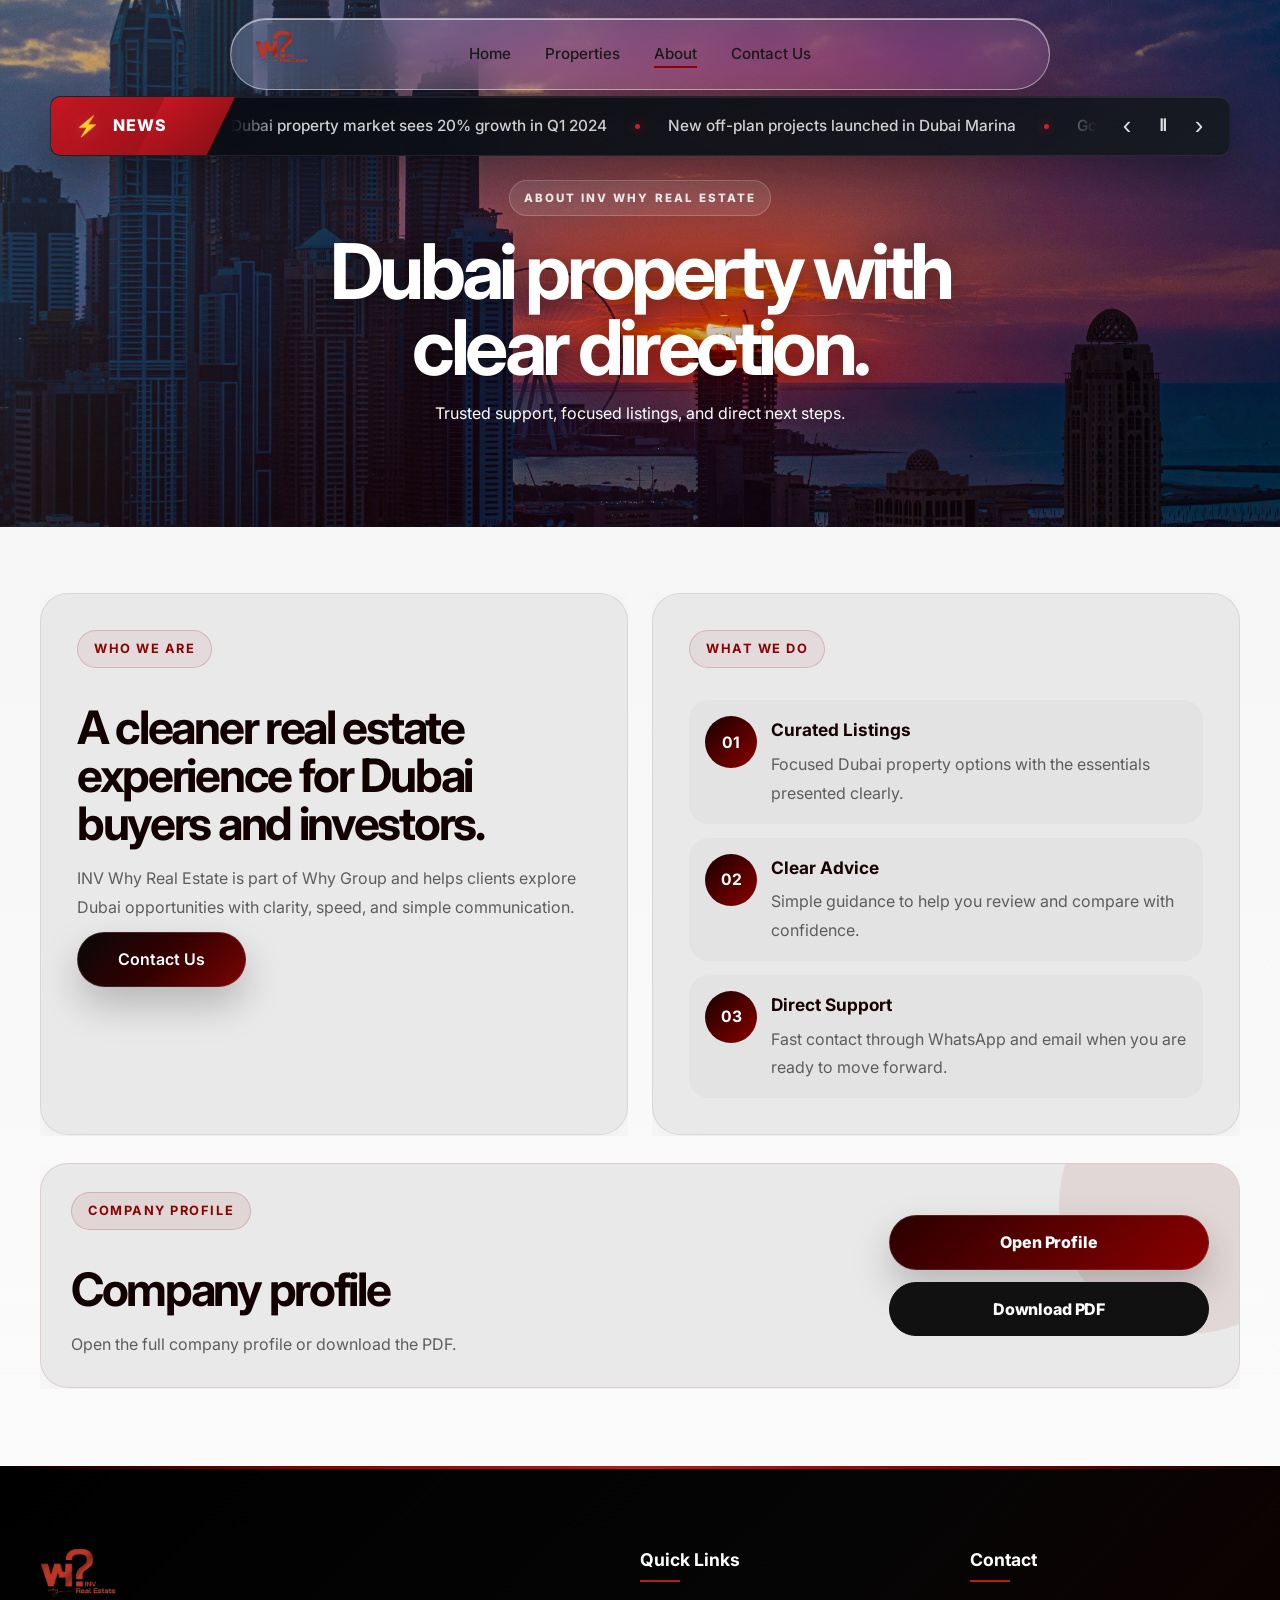
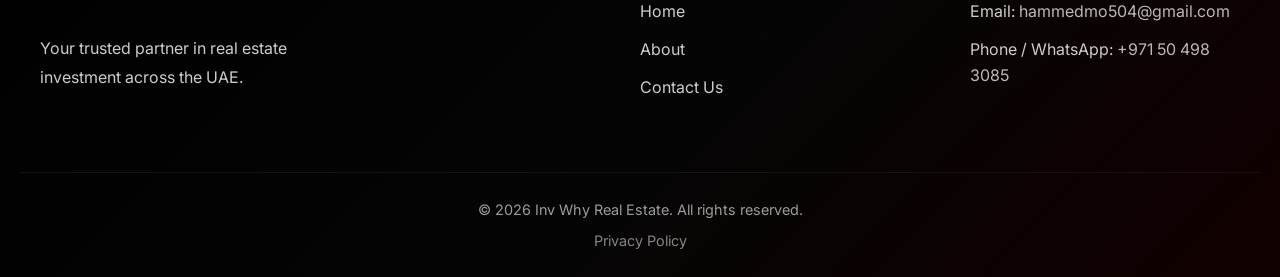
==== about.html @ 38b2ec86 "Add files via upload" ====
<!DOCTYPE html>
<html lang="en">
<head>
<meta charset="utf-8"/>
<meta content="width=device-width, initial-scale=1.0" name="viewport"/>
<title>About Us | Inv Why Real Estate</title>
<link href="style.css" rel="stylesheet"/>
<link href="https://fonts.googleapis.com/css2?family=Inter:wght@300;400;500;600;700&amp;display=swap" rel="stylesheet"/>
    <link rel="manifest" href="manifest.json">
    <meta name="theme-color" content="#000000">
    <link rel="apple-touch-icon" href="icon-192.png">
</head>
<body>
<nav class="navbar">
<div class="nav-container">
<a class="nav-logo" href="index.html">
<img alt="Inv Why Real Estate Logo" src="logo.png"/>
</a>
<ul class="nav-links">
<li><a href="index.html">Home</a></li>
<li><a href="index.html#offplan">Properties</a></li>
<li><a class="active" href="about.html">About</a></li>
<li><a href="contact.html">Contact Us</a></li>
</ul>
<div class="hamburger">
<span></span>
<span></span>
<span></span>
</div>
</div>
</nav>


    <div class="news-strip-wrap" aria-label="Dubai real estate news ticker">
        <div class="news-strip" data-news-strip>
            <div class="news-label">
                <span class="news-bolt" aria-hidden="true">⚡</span>
                <span>NEWS</span>
            </div>
            <div class="news-track-viewport">
                <div class="news-track" data-news-track>
                    <span>Dubai property market sees 20% growth in Q1 2024</span>
                    <span>New off-plan projects launched in Dubai Marina</span>
                    <span>Golden Visa updates announced by UAE government</span>
                    <span>Waterfront residences remain popular with investors</span>
                </div>
            </div>
            <div class="news-controls" aria-label="News ticker controls">
                <button type="button" class="news-control" data-news-prev aria-label="Previous news">‹</button>
                <button type="button" class="news-control" data-news-toggle aria-label="Pause news">Ⅱ</button>
                <button type="button" class="news-control" data-news-next aria-label="Next news">›</button>
            </div>
        </div>
    </div>

<main class="about-fresh-page">
<section class="page-header page-hero about-fresh-hero">
<div class="page-hero-overlay"></div>
<div class="page-hero-content reveal-item">
<span class="hero-kicker">About INV Why Real Estate</span>
<h1>Dubai property with clear direction.</h1>
<p>Trusted support, focused listings, and direct next steps.</p>
</div>
</section>

<section class="about-fresh-section">
<div class="container about-fresh-wrap">
<div class="about-fresh-grid">
<div class="about-fresh-card reveal-item">
<span class="eyebrow about-eyebrow">Who We Are</span>
<h2>A cleaner real estate experience for Dubai buyers and investors.</h2>
<p>INV Why Real Estate is part of Why Group and helps clients explore Dubai opportunities with clarity, speed, and simple communication.</p>
<a class="btn-primary" href="contact.html">Contact Us</a>
</div>

<div class="about-fresh-card reveal-item">
<span class="eyebrow about-eyebrow">What We Do</span>
<div class="about-fresh-points">
<div class="about-fresh-point">
<strong>01</strong>
<div>
<h3>Curated Listings</h3>
<p>Focused Dubai property options with the essentials presented clearly.</p>
</div>
</div>
<div class="about-fresh-point">
<strong>02</strong>
<div>
<h3>Clear Advice</h3>
<p>Simple guidance to help you review and compare with confidence.</p>
</div>
</div>
<div class="about-fresh-point">
<strong>03</strong>
<div>
<h3>Direct Support</h3>
<p>Fast contact through WhatsApp and email when you are ready to move forward.</p>
</div>
</div>
</div>
</div>
</div>

<div class="about-profile-clean reveal-item about-fresh-profile">
<div class="profile-copy">
<span class="eyebrow about-eyebrow">Company Profile</span>
<h2>Company profile</h2>
<p>Open the full company profile or download the PDF.</p>
</div>
<div class="profile-mini-panel profile-actions-only">
<div class="profile-actions clean-profile-actions">
<a class="btn-primary profile-btn" href="company-profile.pdf" target="_blank" rel="noopener noreferrer">Open Profile</a>
<a class="profile-download-btn" href="company-profile.pdf" download>Download PDF</a>
</div>
</div>
</div>
</div>
</section>
</main>

<footer>
<div class="footer-container">
<div class="footer-brand">
<img alt="Inv Why Real Estate" class="footer-logo" src="logo.png"/>
<p>Your trusted partner in real estate investment across the UAE.</p>
</div>
<div class="footer-links">
<h4>Quick Links</h4>
<ul>
<li><a href="index.html">Home</a></li>
<li><a href="about.html">About</a></li>
<li><a href="contact.html">Contact Us</a></li>
</ul>
</div>
<div class="footer-contact">
<h4>Contact</h4>
<p>Email: <a href="mailto:hammedmo504@gmail.com">hammedmo504@gmail.com</a></p>
<p>Phone / WhatsApp: <a href="https://wa.me/971504983085" target="_blank">+971 50 498 3085</a></p>
</div>
</div>
<div class="footer-bottom">
<p>© 2026 Inv Why Real Estate. All rights reserved.</p>
<p class="footer-privacy"><a href="privacy.html">Privacy Policy</a></p>
</div>
</footer>
<script src="script.js"></script>
</body>
</html>
---- style.css ----
/* ==================== RESET & BASE ==================== */
* {
    margin: 0;
    padding: 0;
    box-sizing: border-box;
}

:root {
    --dark-red: #8B0000;
    --deep-red: #4a0000;
    --light-red: #b71c1c;
    --white: #ffffff;
    --off-white: #f8f9fa;
    --black: #000000;
    --gray: #666666;
    --light-gray: #e0e0e0;
}

html {
    scroll-behavior: smooth;
}

body {
    font-family: 'Inter', -apple-system, BlinkMacSystemFont, 'Segoe UI', Roboto, sans-serif;
    background-color: var(--white);
    color: #1a1a1a;
    line-height: 1.6;
    overflow-x: hidden;
}

a {
    text-decoration: none;
    color: inherit;
    transition: all 0.3s ease;
}

ul {
    list-style: none;
}

img {
    max-width: 100%;
    height: auto;
}

.container {
    max-width: 1200px;
    margin: 0 auto;
    padding: 0 20px;
}

.section-title {
    text-align: center;
    font-size: 2.5rem;
    color: var(--dark-red);
    margin-bottom: 50px;
    position: relative;
}

.section-title::after {
    content: '';
    display: block;
    width: 60px;
    height: 3px;
    background: linear-gradient(90deg, var(--dark-red), var(--light-red));
    margin: 15px auto 0;
    border-radius: 2px;
}

/* ==================== LIQUID GLASS NAVBAR (NEUTRAL) ==================== */
.navbar {
    position: fixed;
    top: 20px;
    left: 50%;
    transform: translateX(-50%);
    width: calc(100% - 40px);
    max-width: 1080px;
    z-index: 1000;
    background: rgba(255, 255, 255, 0.15);
    backdrop-filter: blur(24px) saturate(180%);
    -webkit-backdrop-filter: blur(24px) saturate(180%);
    border-radius: 40px;
    border: 1px solid rgba(255, 255, 255, 0.35);
    box-shadow: 0 8px 32px rgba(0, 0, 0, 0.08), 
                inset 0 1px 0 rgba(255, 255, 255, 0.45);
    padding: 12px 30px;
    transition: all 0.3s ease;
}

.navbar.scrolled {
    background: rgba(255, 255, 255, 0.85);
    box-shadow: 0 8px 32px rgba(0, 0, 0, 0.12);
    border-color: rgba(255, 255, 255, 0.6);
}

.nav-container {
    display: grid;
    grid-template-columns: 1fr auto 1fr;
    align-items: center;
    gap: 24px;
}

.nav-logo {
    justify-self: start;
}

.nav-logo img {
    height: 45px;
    width: auto;
    filter: drop-shadow(0 2px 4px rgba(0,0,0,0.1));
}

.nav-links {
    display: flex;
    gap: 30px;
    align-items: center;
    justify-self: center;
}

.nav-links a {
    font-weight: 500;
    font-size: 0.95rem;
    color: #1a1a1a;
    position: relative;
    padding: 5px 0;
}

.nav-links a::after {
    content: '';
    position: absolute;
    bottom: 0;
    left: 0;
    width: 0;
    height: 2px;
    background: var(--dark-red);
    transition: width 0.3s ease;
}

.nav-links a:hover::after,
.nav-links a.active::after {
    width: 100%;
}

.hamburger {
    display: none;
    flex-direction: column;
    cursor: pointer;
    gap: 5px;
    justify-self: end;
}

.hamburger span {
    width: 25px;
    height: 2px;
    background: #1a1a1a;
    border-radius: 2px;
    transition: all 0.3s ease;
}

/* ==================== HERO WITH IMAGE ==================== */
.hero {
    min-height: 100vh;
    display: flex;
    align-items: center;
    justify-content: center;
    text-align: center;
    background: url('https://images.unsplash.com/photo-1600596542815-ffad4c1539a9?w=1920&q=80') center/cover no-repeat;
    padding: 120px 20px 60px;
    position: relative;
    overflow: hidden;
}

.hero-overlay {
    position: absolute;
    top: 0;
    left: 0;
    right: 0;
    bottom: 0;
    background: linear-gradient(135deg, rgba(0,0,0,0.6) 0%, rgba(74,0,0,0.5) 100%);
    z-index: 1;
}

.hero-content {
    position: relative;
    z-index: 2;
    max-width: 700px;
}

.hero-logo {
    height: 120px;
    margin-bottom: 30px;
    filter: drop-shadow(0 10px 30px rgba(0,0,0,0.4));
}

.hero h1 {
    font-size: 3.5rem;
    font-weight: 700;
    color: var(--white);
    margin-bottom: 20px;
    letter-spacing: -1px;
    text-shadow: 0 2px 10px rgba(0,0,0,0.3);
}

.hero p {
    font-size: 1.2rem;
    color: rgba(255,255,255,0.9);
    margin-bottom: 35px;
    line-height: 1.8;
    text-shadow: 0 1px 4px rgba(0,0,0,0.3);
}

.hero-btns {
    display: flex;
    gap: 15px;
    justify-content: center;
    flex-wrap: wrap;
}

/* ==================== BUTTONS ==================== */
.btn-primary {
    display: inline-block;
    padding: 14px 40px;
    background: linear-gradient(135deg, var(--dark-red) 0%, var(--light-red) 100%);
    color: var(--white);
    font-weight: 600;
    border-radius: 50px;
    border: none;
    cursor: pointer;
    font-size: 1rem;
    box-shadow: 0 4px 20px rgba(139, 0, 0, 0.3);
    transition: all 0.3s ease;
}

.btn-primary:hover {
    transform: translateY(-2px);
    box-shadow: 0 8px 30px rgba(139, 0, 0, 0.4);
}

.btn-outline {
    display: inline-block;
    padding: 14px 40px;
    background: transparent;
    color: var(--white);
    font-weight: 600;
    border-radius: 50px;
    border: 2px solid rgba(255,255,255,0.6);
    cursor: pointer;
    font-size: 1rem;
    transition: all 0.3s ease;
}

.btn-outline:hover {
    background: rgba(255,255,255,0.15);
    border-color: var(--white);
    transform: translateY(-2px);
}

.btn-whatsapp {
    display: inline-flex;
    align-items: center;
    gap: 10px;
    padding: 14px 35px;
    background: #25D366;
    color: var(--white);
    font-weight: 600;
    border-radius: 50px;
    margin-top: 20px;
    box-shadow: 0 4px 15px rgba(37, 211, 102, 0.3);
    transition: all 0.3s ease;
}

.btn-whatsapp:hover {
    transform: translateY(-2px);
    box-shadow: 0 8px 25px rgba(37, 211, 102, 0.4);
}

/* ==================== MODERN EXPERIENCE ==================== */
.modern-experience {
    padding: 110px 20px;
    background: radial-gradient(circle at top left, rgba(183, 28, 28, 0.14), transparent 32%),
                linear-gradient(135deg, #050505 0%, #111111 46%, #220000 100%);
    color: var(--white);
    position: relative;
    overflow: hidden;
}

.modern-experience::before {
    content: '';
    position: absolute;
    inset: 0;
    background: linear-gradient(120deg, rgba(255,255,255,0.08), transparent 35%, rgba(183,28,28,0.12));
    pointer-events: none;
    /* The news bar is page-positioned, so it scrolls away instead of moving with the fixed navbar. */
}


.experience-layout {
    position: relative;
    z-index: 1;
    display: grid;
    grid-template-columns: 0.9fr 1.1fr;
    gap: 60px;
    align-items: center;
}

.eyebrow {
    display: inline-flex;
    padding: 8px 16px;
    border: 1px solid rgba(255,255,255,0.18);
    border-radius: 999px;
    color: #ffb3b3;
    font-size: 0.8rem;
    font-weight: 700;
    letter-spacing: 0.12em;
    text-transform: uppercase;
    margin-bottom: 22px;
    background: rgba(255,255,255,0.06);
}

.experience-copy h2 {
    font-size: clamp(2.2rem, 5vw, 4.4rem);
    line-height: 1.02;
    letter-spacing: -0.05em;
    margin-bottom: 24px;
}

.experience-copy p {
    color: rgba(255,255,255,0.74);
    font-size: 1.08rem;
    line-height: 1.9;
    max-width: 540px;
    margin-bottom: 32px;
}

.experience-actions {
    display: flex;
    gap: 14px;
    flex-wrap: wrap;
}

.btn-dark-outline {
    display: inline-block;
    padding: 14px 36px;
    border: 1px solid rgba(255,255,255,0.3);
    border-radius: 50px;
    color: var(--white);
    font-weight: 700;
    background: rgba(255,255,255,0.06);
    backdrop-filter: blur(12px);
}

.btn-dark-outline:hover {
    background: rgba(255,255,255,0.14);
    transform: translateY(-2px);
}

.experience-panel {
    display: grid;
    gap: 18px;
}

.glass-card {
    border: 1px solid rgba(255,255,255,0.14);
    background: rgba(255,255,255,0.08);
    box-shadow: 0 30px 80px rgba(0,0,0,0.35);
    backdrop-filter: blur(22px);
    -webkit-backdrop-filter: blur(22px);
}

.main-card {
    min-height: 300px;
    border-radius: 34px;
    padding: 42px;
    display: flex;
    flex-direction: column;
    justify-content: flex-end;
    background-image: linear-gradient(180deg, rgba(0,0,0,0.1), rgba(0,0,0,0.72)),
                      url('https://images.unsplash.com/photo-1600607687939-ce8a6c25118c?w=1200&q=80');
    background-size: cover;
    background-position: center;
    overflow: hidden;
}

.card-label {
    align-self: flex-start;
    padding: 7px 13px;
    border-radius: 999px;
    background: rgba(139,0,0,0.82);
    color: var(--white);
    font-size: 0.75rem;
    font-weight: 800;
    text-transform: uppercase;
    letter-spacing: 0.08em;
    margin-bottom: 18px;
}

.main-card h3 {
    font-size: 2rem;
    line-height: 1.15;
    margin-bottom: 12px;
}

.main-card p {
    color: rgba(255,255,255,0.78);
    max-width: 520px;
}

.experience-mini-grid {
    display: grid;
    grid-template-columns: repeat(2, 1fr);
    gap: 18px;
}

.mini-card {
    border-radius: 24px;
    padding: 26px;
    min-height: 135px;
}

.mini-card span {
    color: #ff9b9b;
    font-weight: 800;
    font-size: 0.85rem;
}

.mini-card h4 {
    margin-top: 18px;
    font-size: 1.12rem;
    line-height: 1.35;
}

/* ==================== OFF-PLAN PROPERTIES ==================== */
.offplan {
    padding: 100px 20px;
    background: var(--white);
}

.section-header {
    text-align: center;
    max-width: 700px;
    margin: 0 auto 50px;
}

.section-header p {
    color: var(--gray);
    font-size: 1.1rem;
    margin-top: 15px;
}

.offplan-filters {
    display: flex;
    justify-content: center;
    gap: 12px;
    margin-bottom: 50px;
    flex-wrap: wrap;
}

.filter-btn {
    padding: 10px 24px;
    border: 2px solid var(--light-gray);
    background: var(--white);
    border-radius: 50px;
    font-weight: 500;
    cursor: pointer;
    transition: all 0.3s ease;
    font-family: inherit;
    font-size: 0.95rem;
    color: var(--gray);
}

.filter-btn:hover,
.filter-btn.active {
    background: var(--dark-red);
    border-color: var(--dark-red);
    color: var(--white);
    box-shadow: 0 4px 15px rgba(139, 0, 0, 0.2);
}

.offplan-grid {
    display: grid;
    grid-template-columns: repeat(auto-fill, minmax(300px, 1fr));
    gap: 30px;
}

.property-card {
    background: var(--white);
    border-radius: 20px;
    overflow: hidden;
    border: 1px solid rgba(0,0,0,0.06);
    box-shadow: 0 4px 20px rgba(0,0,0,0.04);
    transition: all 0.3s ease;
    display: flex;
    flex-direction: column;
}

.property-card:hover {
    transform: translateY(-6px);
    box-shadow: 0 20px 40px rgba(0,0,0,0.1);
}

.property-image {
    height: 200px;
    background: linear-gradient(135deg, #e0e0e0 0%, #f0f0f0 100%);
    position: relative;
    overflow: hidden;
}

.property-image img {
    width: 100%;
    height: 100%;
    object-fit: cover;
    transition: transform 0.5s ease;
}

.property-card:hover .property-image img {
    transform: scale(1.05);
}

.property-badge {
    position: absolute;
    top: 15px;
    left: 15px;
    background: var(--dark-red);
    color: var(--white);
    padding: 5px 14px;
    border-radius: 50px;
    font-size: 0.75rem;
    font-weight: 600;
    text-transform: uppercase;
    letter-spacing: 0.5px;
}

.property-location {
    position: absolute;
    bottom: 15px;
    left: 15px;
    background: rgba(0,0,0,0.6);
    color: var(--white);
    padding: 5px 12px;
    border-radius: 8px;
    font-size: 0.8rem;
    font-weight: 500;
    backdrop-filter: blur(4px);
}

.property-info {
    padding: 22px;
    flex: 1;
    display: flex;
    flex-direction: column;
}

.property-info h3 {
    font-size: 1.1rem;
    color: #1a1a1a;
    margin-bottom: 8px;
    font-weight: 600;
}

.property-price {
    font-size: 1.3rem;
    font-weight: 700;
    color: var(--dark-red);
    margin-bottom: 15px;
}

.property-meta {
    display: flex;
    gap: 15px;
    margin-bottom: 15px;
    font-size: 0.85rem;
    color: var(--gray);
}

.property-meta span {
    display: flex;
    align-items: center;
    gap: 4px;
}

.property-completion {
    font-size: 0.8rem;
    color: var(--gray);
    margin-top: auto;
    padding-top: 12px;
    border-top: 1px solid var(--light-gray);
}


.property-details-btn {
    display: inline-flex;
    align-items: center;
    justify-content: center;
    width: 100%;
    margin-top: 18px;
    padding: 12px 18px;
    border-radius: 14px;
    background: linear-gradient(135deg, var(--dark-red) 0%, var(--light-red) 100%);
    color: var(--white);
    font-weight: 700;
    font-size: 0.95rem;
    box-shadow: 0 8px 22px rgba(139, 0, 0, 0.18);
}

.property-details-btn:hover {
    transform: translateY(-2px);
    box-shadow: 0 12px 28px rgba(139, 0, 0, 0.28);
}

/* ==================== TESTIMONIALS ==================== */
.testimonials {
    padding: 100px 20px;
    background: linear-gradient(180deg, #fff5f5 0%, var(--white) 100%);
}

.testimonials-grid {
    display: grid;
    grid-template-columns: repeat(auto-fit, minmax(300px, 1fr));
    gap: 30px;
}

.testimonial-card {
    background: var(--white);
    padding: 35px;
    border-radius: 20px;
    box-shadow: 0 4px 20px rgba(0,0,0,0.04);
    border: 1px solid rgba(0,0,0,0.04);
    transition: all 0.3s ease;
}

.testimonial-card:hover {
    transform: translateY(-4px);
    box-shadow: 0 15px 35px rgba(0,0,0,0.08);
}

.stars {
    color: #ffc107;
    font-size: 1.2rem;
    margin-bottom: 15px;
    letter-spacing: 2px;
}

.testimonial-card > p {
    color: var(--gray);
    font-size: 0.95rem;
    line-height: 1.8;
    margin-bottom: 20px;
    font-style: italic;
}

.testimonial-author {
    display: flex;
    flex-direction: column;
}

.testimonial-author strong {
    color: #1a1a1a;
    font-size: 1rem;
}

.testimonial-author span {
    color: var(--gray);
    font-size: 0.85rem;
}

/* ==================== FAQ ==================== */
.faq {
    padding: 100px 20px;
    background: var(--off-white);
}

.faq-list {
    max-width: 800px;
    margin: 0 auto;
}

.faq-item {
    background: var(--white);
    border-radius: 16px;
    margin-bottom: 15px;
    overflow: hidden;
    box-shadow: 0 2px 10px rgba(0,0,0,0.03);
    border: 1px solid rgba(0,0,0,0.04);
}

.faq-question {
    padding: 22px 28px;
    display: flex;
    justify-content: space-between;
    align-items: center;
    cursor: pointer;
    font-weight: 600;
    color: #1a1a1a;
    font-size: 1.05rem;
    transition: all 0.3s ease;
}

.faq-question:hover {
    color: var(--dark-red);
}

.faq-icon {
    font-size: 1.4rem;
    color: var(--dark-red);
    transition: transform 0.3s ease;
    font-weight: 300;
}

.faq-item.active .faq-icon {
    transform: rotate(45deg);
}

.faq-answer {
    max-height: 0;
    overflow: hidden;
    transition: max-height 0.4s ease, padding 0.4s ease;
    padding: 0 28px;
}

.faq-item.active .faq-answer {
    max-height: 300px;
    padding: 0 28px 22px;
}

.faq-answer p {
    color: var(--gray);
    line-height: 1.8;
    font-size: 0.95rem;
}

/* ==================== CTA ==================== */
.cta {
    padding: 100px 20px;
    background: linear-gradient(135deg, var(--dark-red) 0%, var(--deep-red) 100%);
    text-align: center;
    color: var(--white);
}

.cta h2 {
    font-size: 2.5rem;
    margin-bottom: 20px;
}

.cta p {
    font-size: 1.1rem;
    opacity: 0.9;
    margin-bottom: 35px;
}

.cta .btn-primary {
    background: var(--white);
    color: var(--dark-red);
    box-shadow: 0 4px 20px rgba(0, 0, 0, 0.2);
}

.cta .btn-primary:hover {
    background: var(--off-white);
}

/* ==================== PAGE HEADER ==================== */
.page-header {
    padding: 160px 20px 80px;
    text-align: center;
    background: linear-gradient(135deg, var(--white) 0%, #fff5f5 100%);
}

.page-header h1 {
    font-size: 3rem;
    color: var(--dark-red);
    margin-bottom: 15px;
}

.page-header p {
    font-size: 1.2rem;
    color: var(--gray);
}

/* ==================== ABOUT ==================== */
.about-content {
    padding: 80px 20px;
}

.about-grid {
    display: grid;
    grid-template-columns: 1fr 1fr;
    gap: 60px;
    align-items: center;
    margin-bottom: 80px;
}

.about-text h2 {
    font-size: 2rem;
    color: var(--dark-red);
    margin-bottom: 25px;
}

.about-text p {
    color: var(--gray);
    margin-bottom: 20px;
    line-height: 1.8;
}

.placeholder-img {
    width: 100%;
    height: 350px;
    background: linear-gradient(135deg, #fff5f5 0%, #ffe0e0 100%);
    border-radius: 24px;
    display: flex;
    align-items: center;
    justify-content: center;
    font-size: 5rem;
    border: 2px dashed rgba(139, 0, 0, 0.2);
}

.values {
    padding-top: 40px;
}

.values h2 {
    text-align: center;
    font-size: 2rem;
    color: var(--dark-red);
    margin-bottom: 50px;
}

.value-card {
    background: var(--off-white);
    padding: 35px;
    border-radius: 20px;
    text-align: center;
    border-left: 4px solid var(--dark-red);
}

.value-card h3 {
    color: var(--dark-red);
    margin-bottom: 15px;
    font-size: 1.2rem;
}

.value-card p {
    color: var(--gray);
    font-size: 0.95rem;
}

/* ==================== PRIVACY ==================== */
.privacy-content {
    padding: 60px 20px 100px;
}

.policy-box {
    max-width: 800px;
    margin: 0 auto;
    background: var(--off-white);
    padding: 50px;
    border-radius: 24px;
}

.policy-box h2 {
    font-size: 1.4rem;
    color: var(--dark-red);
    margin: 35px 0 15px;
}

.policy-box h2:first-child {
    margin-top: 0;
}

.policy-box p {
    color: var(--gray);
    margin-bottom: 15px;
    line-height: 1.8;
}

.policy-box ul {
    margin: 15px 0 20px 25px;
    list-style: disc;
    color: var(--gray);
}

.policy-box ul li {
    margin-bottom: 10px;
}

.policy-box a {
    color: var(--dark-red);
    font-weight: 500;
    text-decoration: underline;
}

/* ==================== CONTACT ==================== */
.contact-section {
    padding: 60px 20px 100px;
}

.contact-grid {
    display: grid;
    grid-template-columns: 1fr 1fr;
    gap: 60px;
    max-width: 1000px;
    margin: 0 auto;
}

.contact-info h2 {
    font-size: 2rem;
    color: var(--dark-red);
    margin-bottom: 20px;
}

.contact-info > p {
    color: var(--gray);
    margin-bottom: 40px;
    line-height: 1.8;
}

.contact-detail {
    display: flex;
    align-items: center;
    gap: 20px;
    margin-bottom: 30px;
}

.contact-icon {
    width: 55px;
    height: 55px;
    background: linear-gradient(135deg, #fff5f5 0%, #ffe0e0 100%);
    border-radius: 16px;
    display: flex;
    align-items: center;
    justify-content: center;
    font-size: 1.5rem;
    flex-shrink: 0;
}

.contact-detail h4 {
    font-size: 1rem;
    color: var(--dark-red);
    margin-bottom: 5px;
}

.contact-detail a {
    color: var(--gray);
    font-size: 0.95rem;
}

.contact-detail a:hover {
    color: var(--dark-red);
}

.contact-form-wrapper {
    background: var(--off-white);
    padding: 40px;
    border-radius: 24px;
}

.contact-form h3 {
    font-size: 1.5rem;
    color: var(--dark-red);
    margin-bottom: 30px;
}

.form-group {
    margin-bottom: 25px;
}

.form-group label {
    display: block;
    font-size: 0.9rem;
    font-weight: 500;
    color: var(--dark-red);
    margin-bottom: 8px;
}

.form-group input,
.form-group textarea {
    width: 100%;
    padding: 14px 18px;
    border: 2px solid var(--light-gray);
    border-radius: 12px;
    font-family: inherit;
    font-size: 1rem;
    background: var(--white);
    transition: all 0.3s ease;
}

.form-group input:focus,
.form-group textarea:focus {
    outline: none;
    border-color: var(--dark-red);
    box-shadow: 0 0 0 4px rgba(139, 0, 0, 0.08);
}

/* ==================== FOOTER ==================== */
footer {
    background: linear-gradient(135deg, #000000 0%, #050505 55%, #120000 100%);
    color: var(--white);
    padding: 80px 20px 0;
    position: relative;
    overflow: hidden;
}

footer::before {
    content: '';
    position: absolute;
    top: 0;
    left: 0;
    right: 0;
    height: 3px;
    background: linear-gradient(90deg, transparent, var(--dark-red), var(--light-red), var(--dark-red), transparent);
}

.footer-container {
    max-width: 1200px;
    margin: 0 auto;
    display: grid;
    grid-template-columns: 2fr 1fr 1fr;
    gap: 60px;
    padding-bottom: 60px;
}

.footer-brand .footer-logo {
    height: 60px;
    margin-bottom: 20px;
    /* No filter - keeps original logo colors */
}

.footer-brand p {
    opacity: 0.8;
    line-height: 1.8;
    max-width: 300px;
}

.footer-links h4,
.footer-contact h4 {
    font-size: 1.1rem;
    margin-bottom: 25px;
    color: var(--white);
    position: relative;
    display: inline-block;
}

.footer-links h4::after,
.footer-contact h4::after {
    content: '';
    position: absolute;
    bottom: -8px;
    left: 0;
    width: 40px;
    height: 2px;
    background: var(--light-red);
}

.footer-links ul li {
    margin-bottom: 12px;
}

.footer-links ul li a {
    opacity: 0.8;
    transition: all 0.3s ease;
}

.footer-links ul li a:hover {
    opacity: 1;
    color: #ff6b6b;
    padding-left: 5px;
}

.footer-contact p {
    margin-bottom: 12px;
    opacity: 0.8;
}

.footer-contact a {
    opacity: 0.9;
    transition: all 0.3s ease;
}

.footer-contact a:hover {
    opacity: 1;
    color: #ff6b6b;
}

.footer-bottom {
    border-top: 1px solid rgba(255, 255, 255, 0.1);
    padding: 25px 20px;
    text-align: center;
    opacity: 0.6;
    font-size: 0.9rem;
}

/* ==================== RESPONSIVE ==================== */
@media (max-width: 768px) {
    .nav-container {
        grid-template-columns: 1fr auto;
    }

    .nav-logo {
        justify-self: start;
    }

    .nav-links {
        position: fixed;
        top: 90px;
        left: 50%;
        transform: translateX(-50%) translateY(-20px) scale(0.96);
        width: calc(100% - 40px);
        max-width: 420px;
        background: linear-gradient(145deg, rgba(255, 255, 255, 0.22), rgba(255, 255, 255, 0.08));
        backdrop-filter: blur(28px) saturate(190%);
        -webkit-backdrop-filter: blur(28px) saturate(190%);
        flex-direction: column;
        padding: 24px;
        border-radius: 28px;
        border: 1px solid rgba(255, 255, 255, 0.38);
        opacity: 0;
        pointer-events: none;
        transition: opacity 0.35s ease, transform 0.35s ease;
        box-shadow: 0 24px 70px rgba(0,0,0,0.22),
                    inset 0 1px 0 rgba(255,255,255,0.55),
                    inset 0 -20px 45px rgba(139,0,0,0.08);
        overflow: hidden;
    }

    .nav-links::before {
        content: '';
        position: absolute;
        inset: 0;
        background:
            radial-gradient(circle at 18% 0%, rgba(255,255,255,0.55), transparent 34%),
            radial-gradient(circle at 90% 100%, rgba(139,0,0,0.18), transparent 42%);
        pointer-events: none;
    }

    .nav-links.active {
        opacity: 1;
        pointer-events: all;
        transform: translateX(-50%) translateY(0) scale(1);
    }

    .nav-links a {
        width: 100%;
        padding: 14px 18px;
        border-radius: 18px;
        color: #111111 !important;
        font-size: 1.05rem;
        text-align: center;
        background: rgba(255,255,255,0.32);
        border: 1px solid rgba(255,255,255,0.42);
        box-shadow: inset 0 1px 0 rgba(255,255,255,0.35);
    }

    .nav-links a:hover,
    .nav-links a.active {
        background: rgba(139,0,0,0.82);
        color: #ffffff !important;
        border-color: rgba(255,255,255,0.2);
    }

    .nav-links a::after {
        display: none;
    }

    .hamburger {
        display: flex;
    }

    .hamburger.active span:nth-child(1) {
        transform: rotate(45deg) translate(5px, 5px);
    }

    .hamburger.active span:nth-child(2) {
        opacity: 0;
    }

    .hamburger.active span:nth-child(3) {
        transform: rotate(-45deg) translate(5px, -5px);
    }

    .hero h1 {
        font-size: 2.2rem;
    }


    .about-grid,
    .contact-grid {
        grid-template-columns: 1fr;
    }

    .footer-container {
        grid-template-columns: 1fr;
        gap: 40px;
        text-align: center;
    }

    .footer-brand p {
        max-width: 100%;
    }

    .page-header h1 {
        font-size: 2rem;
    }

    .offplan-grid {
        grid-template-columns: 1fr;
    }

    .section-title {
        font-size: 2rem;
    }
}

@media (max-width: 480px) {

    .hero-btns {
        flex-direction: column;
        align-items: center;
    }

    .btn-primary, .btn-outline {
        width: 100%;
        max-width: 280px;
    }
}

/* ==================== UPDATED PAGE HERO IMAGES ==================== */
.page-hero {
    position: relative;
    overflow: hidden;
    padding: 180px 20px 100px;
    background-size: cover;
    background-position: center;
    color: var(--white);
}

.page-hero.about-hero {
    background-image: url('https://images.unsplash.com/photo-1486406146926-c627a92ad1ab?w=1920&q=80');
}

.page-hero.contact-hero {
    background-image: url('https://images.unsplash.com/photo-1497366811353-6870744d04b2?w=1920&q=80');
}

.page-hero.privacy-hero {
    background-image: url('https://images.unsplash.com/photo-1560518883-ce09059eeffa?w=1920&q=80');
}

.page-hero-overlay {
    position: absolute;
    inset: 0;
    background: linear-gradient(135deg, rgba(0,0,0,0.72) 0%, rgba(74,0,0,0.62) 100%);
    z-index: 1;
}

.page-hero-content {
    position: relative;
    z-index: 2;
}

.page-hero h1,
.page-hero p {
    color: var(--white);
    text-shadow: 0 2px 10px rgba(0,0,0,0.35);
}

/* ==================== PROPERTY PAGINATION ==================== */
.property-pagination {
    display: flex;
    justify-content: center;
    gap: 10px;
    flex-wrap: wrap;
    margin-top: 45px;
}

.page-btn {
    width: 44px;
    height: 44px;
    border: 2px solid var(--light-gray);
    background: var(--white);
    border-radius: 50%;
    color: var(--gray);
    font-weight: 700;
    cursor: pointer;
    transition: all 0.3s ease;
}

.page-btn:hover,
.page-btn.active {
    background: var(--dark-red);
    border-color: var(--dark-red);
    color: var(--white);
    box-shadow: 0 4px 15px rgba(139, 0, 0, 0.25);
}

.footer-bottom .footer-privacy {
    margin-top: 8px;
}

.footer-bottom .footer-privacy a {
    color: var(--white);
    opacity: 0.85;
    text-decoration: underline;
}

.footer-bottom .footer-privacy a:hover {
    opacity: 1;
    color: #ff6b6b;
}

/* Modern experience responsive refinements */
@media (max-width: 900px) {
    .experience-layout {
        grid-template-columns: 1fr;
    }
}

@media (max-width: 768px) {
    .modern-experience {
        padding: 80px 20px;
    }

    .experience-mini-grid {
        grid-template-columns: 1fr;
    }

    .main-card {
        min-height: 260px;
        padding: 30px;
    }
}


/* ==================== REQUESTED ENHANCEMENTS ==================== */
/* Darker property buttons */
.property-details-btn {
    background: linear-gradient(135deg, #050505 0%, #520000 55%, #8B0000 100%);
    border: 1px solid rgba(139, 0, 0, 0.45);
    box-shadow: 0 12px 28px rgba(0, 0, 0, 0.18);
}

.property-details-btn:hover {
    background: linear-gradient(135deg, #000000 0%, #300000 45%, #6d0000 100%);
    box-shadow: 0 18px 38px rgba(0, 0, 0, 0.28);
}

/* Darker red CTA */
.cta {
    background: radial-gradient(circle at 50% 0%, rgba(183, 28, 28, 0.28), transparent 42%),
                linear-gradient(135deg, #050000 0%, #240000 45%, #5c0000 100%);
    position: relative;
    overflow: hidden;
}

.cta::before {
    content: '';
    position: absolute;
    inset: 0;
    background: linear-gradient(120deg, transparent 0%, rgba(255,255,255,0.07) 48%, transparent 70%);
    transform: translateX(-60%);
    animation: ctaShine 7s ease-in-out infinite;
}

.cta .container {
    position: relative;
    z-index: 1;
}

.cta .btn-primary {
    background: linear-gradient(135deg, #000000 0%, #6d0000 100%);
    color: var(--white);
    border: 1px solid rgba(255,255,255,0.18);
}

.cta .btn-primary:hover {
    background: linear-gradient(135deg, #140000 0%, #8B0000 100%);
}

@keyframes ctaShine {
    0%, 70%, 100% { transform: translateX(-65%); }
    85% { transform: translateX(65%); }
}

/* Footer links without underline */
.footer-links a,
.footer-contact a,
.footer-bottom a,
.footer-bottom .footer-privacy a {
    text-decoration: none !important;
}

/* Enhanced about page */
.about-enhanced {
    padding: 95px 20px 110px;
    background: linear-gradient(180deg, #ffffff 0%, #fff7f7 48%, #ffffff 100%);
}

.about-intro-grid {
    display: grid;
    grid-template-columns: 1fr 0.9fr;
    gap: 70px;
    align-items: center;
    margin-bottom: 70px;
}

.about-eyebrow,
.contact-eyebrow {
    color: #8B0000;
    border-color: rgba(139,0,0,0.18);
    background: rgba(139,0,0,0.06);
}

.about-story h2 {
    font-size: clamp(2rem, 4vw, 3.7rem);
    line-height: 1.05;
    letter-spacing: -0.04em;
    color: #170000;
    margin-bottom: 24px;
}

.about-story p {
    color: #5d5d5d;
    font-size: 1.05rem;
    line-height: 1.9;
    margin-bottom: 18px;
}

.about-cta {
    margin-top: 16px;
}

.about-showcase {
    min-height: 470px;
    border-radius: 34px;
    padding: 26px;
    display: flex;
    align-items: flex-end;
    background-image: linear-gradient(180deg, rgba(0,0,0,0.08), rgba(0,0,0,0.72)),
                      url('https://images.unsplash.com/photo-1512453979798-5ea266f8880c?w=1200&q=80');
    background-size: cover;
    background-position: center;
    box-shadow: 0 35px 80px rgba(0,0,0,0.18);
    overflow: hidden;
}

.about-image-card {
    width: 100%;
    padding: 30px;
    border-radius: 26px;
    color: var(--white);
    background: rgba(0,0,0,0.46);
    border: 1px solid rgba(255,255,255,0.18);
    backdrop-filter: blur(18px);
}

.about-image-card span {
    display: inline-flex;
    padding: 7px 12px;
    border-radius: 999px;
    background: rgba(139,0,0,0.86);
    font-size: 0.78rem;
    font-weight: 700;
    text-transform: uppercase;
    letter-spacing: 0.08em;
    margin-bottom: 18px;
}

.about-image-card h3 {
    font-size: 1.7rem;
    margin-bottom: 12px;
}

.about-image-card p {
    color: rgba(255,255,255,0.82);
    line-height: 1.8;
}

.about-process {
    display: grid;
    grid-template-columns: repeat(3, 1fr);
    gap: 22px;
    margin-bottom: 85px;
}

.process-card {
    position: relative;
    min-height: 230px;
    padding: 34px;
    border-radius: 28px;
    background: #ffffff;
    border: 1px solid rgba(139,0,0,0.09);
    box-shadow: 0 18px 48px rgba(0,0,0,0.055);
    overflow: hidden;
}

.process-card::after {
    content: '';
    position: absolute;
    inset: auto -30px -40px auto;
    width: 130px;
    height: 130px;
    border-radius: 50%;
    background: rgba(139,0,0,0.08);
}

.process-card span {
    color: #8B0000;
    font-size: 0.9rem;
    font-weight: 800;
    letter-spacing: 0.12em;
}

.process-card h3 {
    margin: 24px 0 14px;
    color: #170000;
    font-size: 1.25rem;
}

.process-card p {
    color: #666;
    line-height: 1.8;
}

.modern-values h2 {
    letter-spacing: -0.03em;
}

.modern-values .value-card {
    background: linear-gradient(180deg, #ffffff 0%, #fff6f6 100%);
    border: 1px solid rgba(139,0,0,0.10);
    border-left: none;
    box-shadow: 0 20px 50px rgba(0,0,0,0.055);
}

/* Contact page replacement section */
.instant-contact-card {
    position: relative;
    padding: 42px;
    border-radius: 30px;
    color: var(--white);
    background: radial-gradient(circle at top right, rgba(183, 28, 28, 0.35), transparent 36%),
                linear-gradient(145deg, #050505 0%, #210000 52%, #5f0000 100%);
    box-shadow: 0 35px 80px rgba(0,0,0,0.2);
    overflow: hidden;
}

.instant-contact-card h3 {
    font-size: clamp(1.8rem, 3vw, 2.7rem);
    line-height: 1.08;
    margin-bottom: 18px;
}

.instant-contact-card > p {
    color: rgba(255,255,255,0.76);
    line-height: 1.85;
    margin-bottom: 28px;
}

.contact-action-list {
    display: grid;
    gap: 14px;
}

.contact-action-card {
    display: flex;
    align-items: center;
    gap: 16px;
    padding: 18px;
    border-radius: 20px;
    background: rgba(255,255,255,0.08);
    border: 1px solid rgba(255,255,255,0.12);
    color: var(--white);
    backdrop-filter: blur(14px);
}

.contact-action-card:hover {
    transform: translateX(6px);
    background: rgba(255,255,255,0.14);
}

.contact-action-card span {
    width: 46px;
    height: 46px;
    display: inline-flex;
    align-items: center;
    justify-content: center;
    border-radius: 15px;
    background: rgba(139,0,0,0.72);
    flex-shrink: 0;
}

.contact-action-card strong,
.contact-action-card small {
    display: block;
}

.contact-action-card small {
    margin-top: 4px;
    color: rgba(255,255,255,0.66);
}

.contact-note {
    margin-top: 24px;
    padding: 14px 16px;
    border-radius: 16px;
    background: rgba(255,255,255,0.07);
    color: rgba(255,255,255,0.78);
    font-size: 0.92rem;
}

/* Amazing scroll animations */
.reveal-item,
.glass-card,
.property-card,
.contact-detail,
.policy-box,
.value-card,
.process-card,
.section-header,
.cta .container {
    opacity: 0;
    transform: translateY(42px) scale(0.98);
    filter: blur(10px);
    transition: opacity 0.9s cubic-bezier(.2,.8,.2,1),
                transform 0.9s cubic-bezier(.2,.8,.2,1),
                filter 0.9s cubic-bezier(.2,.8,.2,1);
}

.reveal-left { transform: translateX(-54px) scale(0.98); }
.reveal-right { transform: translateX(54px) scale(0.98); }

.reveal-item.in-view,
.glass-card.in-view,
.property-card.in-view,
.contact-detail.in-view,
.policy-box.in-view,
.value-card.in-view,
.process-card.in-view,
.section-header.in-view,
.cta .container.in-view {
    opacity: 1 !important;
    transform: translate(0,0) scale(1) !important;
    filter: blur(0) !important;
}

@media (prefers-reduced-motion: reduce) {
    .reveal-item,
    .glass-card,
    .property-card,
    .contact-detail,
    .policy-box,
    .value-card,
    .process-card,
    .section-header,
    .cta .container {
        opacity: 1 !important;
        transform: none !important;
        filter: none !important;
        transition: none !important;
    }

    .cta::before {
        animation: none;
    }
}

@media (max-width: 900px) {
    .about-intro-grid,
    .about-process {
        grid-template-columns: 1fr;
    }

    .about-showcase {
        min-height: 360px;
    }
}

@media (max-width: 520px) {
    .instant-contact-card,
    .about-image-card,
    .process-card {
        padding: 26px;
    }
}


/* ==================== FINAL ENHANCEMENTS ==================== */
.contact-upgraded {
    background: radial-gradient(circle at 20% 15%, rgba(139, 0, 0, 0.12), transparent 30%), linear-gradient(180deg, #ffffff 0%, #f7f7f7 100%);
}

.contact-panel {
    background: linear-gradient(145deg, #0b0b0b 0%, #1a0505 55%, #320707 100%);
    color: var(--white);
    padding: 46px;
    border-radius: 32px;
    box-shadow: 0 30px 80px rgba(0,0,0,0.18);
    border: 1px solid rgba(255,255,255,0.1);
}

.contact-panel h2,
.contact-panel h4,
.contact-panel p,
.contact-panel span {
    color: var(--white);
}

.contact-panel > p {
    color: rgba(255,255,255,0.72);
    font-size: 1.05rem;
}

.contact-stack {
    display: grid;
    gap: 16px;
    margin: 34px 0 10px;
}

.contact-card-link {
    background: rgba(255,255,255,0.07);
    border: 1px solid rgba(255,255,255,0.12);
    border-radius: 20px;
    padding: 18px;
    margin-bottom: 0;
    backdrop-filter: blur(16px);
}

.contact-card-link:hover {
    background: rgba(139,0,0,0.42);
    transform: translateX(8px);
}

.text-icon {
    width: 64px;
    height: 64px;
    background: linear-gradient(135deg, #5b0505 0%, #0a0a0a 100%);
    color: #ffffff;
    font-size: 0.76rem;
    letter-spacing: 0.12em;
    text-transform: uppercase;
    border: 1px solid rgba(255,255,255,0.16);
}

.dark-contact-btn,
.property-details-btn,
.profile-btn {
    background: linear-gradient(135deg, #0a0a0a 0%, #4a0000 55%, #790909 100%) !important;
    box-shadow: 0 12px 34px rgba(0,0,0,0.28) !important;
}

.dark-contact-btn:hover,
.property-details-btn:hover,
.profile-btn:hover {
    transform: translateY(-3px);
    box-shadow: 0 18px 42px rgba(74,0,0,0.36) !important;
}

.curtain-reveal-card {
    position: relative;
    min-height: 520px;
    border-radius: 34px;
    overflow: hidden;
    box-shadow: 0 32px 90px rgba(0,0,0,0.18);
    background: #0d0d0d;
    isolation: isolate;
}

.curtain-image {
    position: absolute;
    inset: 0;
    background: linear-gradient(180deg, rgba(0,0,0,0.08), rgba(0,0,0,0.54)), url('https://images.unsplash.com/photo-1512453979798-5ea266f8880c?w=1100&q=85') center/cover no-repeat;
    transform: scale(1.08);
    transition: transform 1.4s cubic-bezier(.19,1,.22,1), filter 1.4s ease;
    filter: saturate(0.9) contrast(1.08);
}

.curtain-panel {
    position: absolute;
    top: 0;
    bottom: 0;
    width: 52%;
    z-index: 2;
    background: linear-gradient(135deg, #090909 0%, #310303 65%, #840d0d 100%);
    transition: transform 1.35s cubic-bezier(.19,1,.22,1);
}

.curtain-left { left: 0; border-right: 1px solid rgba(255,255,255,0.16); }
.curtain-right { right: 0; border-left: 1px solid rgba(255,255,255,0.16); }

.curtain-reveal-card.in-view .curtain-left { transform: translateX(-102%); }
.curtain-reveal-card.in-view .curtain-right { transform: translateX(102%); }
.curtain-reveal-card.in-view .curtain-image { transform: scale(1); }

.curtain-caption {
    position: absolute;
    left: 28px;
    right: 28px;
    bottom: 28px;
    z-index: 3;
    color: #ffffff;
    padding: 22px;
    border-radius: 22px;
    background: rgba(0,0,0,0.42);
    border: 1px solid rgba(255,255,255,0.15);
    backdrop-filter: blur(16px);
}

.curtain-caption span {
    display: block;
    text-transform: uppercase;
    letter-spacing: 0.16em;
    font-size: 0.72rem;
    opacity: 0.76;
    margin-bottom: 8px;
}

.curtain-caption strong {
    display: block;
    font-size: 1.35rem;
}

.company-profile-section {
    display: grid;
    grid-template-columns: 1.4fr 0.8fr;
    gap: 34px;
    align-items: stretch;
    margin: 30px 0 80px;
    padding: 42px;
    border-radius: 34px;
    background: linear-gradient(135deg, #0b0b0b 0%, #280303 55%, #5a0606 100%);
    color: #ffffff;
    box-shadow: 0 30px 80px rgba(0,0,0,0.15);
}

.company-profile-section h2,
.company-profile-section p {
    color: #ffffff;
}

.company-profile-section p {
    opacity: 0.78;
    line-height: 1.8;
    margin: 16px 0 26px;
}

.profile-actions {
    display: flex;
    flex-wrap: wrap;
    gap: 14px;
}

.dark-outline {
    border-color: rgba(255,255,255,0.42);
    color: #ffffff;
}

.dark-outline:hover {
    background: rgba(255,255,255,0.12);
}

.profile-preview-card {
    min-height: 260px;
    display: flex;
    flex-direction: column;
    justify-content: flex-end;
    gap: 8px;
    padding: 28px;
    border-radius: 28px;
    color: #ffffff;
    background: linear-gradient(180deg, rgba(0,0,0,0.05), rgba(0,0,0,0.74)), url('https://images.unsplash.com/photo-1486406146926-c627a92ad1ab?w=900&q=85') center/cover no-repeat;
    border: 1px solid rgba(255,255,255,0.16);
    overflow: hidden;
}

.profile-preview-card span {
    width: max-content;
    padding: 7px 12px;
    border-radius: 999px;
    background: rgba(139,0,0,0.82);
    font-size: 0.74rem;
    letter-spacing: 0.13em;
}

.profile-preview-card strong {
    font-size: 1.6rem;
}

.profile-preview-card small {
    opacity: 0.78;
}

.footer-links ul li a::after,
.footer-links a::after,
.footer-bottom a::after {
    display: none !important;
}

.footer-links ul li a,
.footer-bottom a,
.footer-contact a {
    text-decoration: none !important;
}

.cta {
    background: radial-gradient(circle at 30% 20%, rgba(139,0,0,0.72), transparent 32%), linear-gradient(135deg, #030303 0%, #210202 45%, #5b0505 100%) !important;
}

.cta .btn-primary {
    background: linear-gradient(135deg, #070707 0%, #480000 100%) !important;
    color: #ffffff !important;
    border: 1px solid rgba(255,255,255,0.2);
}

@media (max-width: 768px) {
    .contact-panel { padding: 32px 24px; }
    .curtain-reveal-card { min-height: 420px; }
    .company-profile-section { grid-template-columns: 1fr; padding: 30px 22px; }
    .profile-actions { flex-direction: column; }
    .profile-actions a { width: 100%; text-align: center; }
}

/* ==================== MOBILE WHITE SPACE FIX ==================== */
html,
body {
    width: 100%;
    max-width: 100%;
    overflow-x: hidden;
}

main,
section,
footer,
.navbar,
.container,
.contact-grid,
.offplan-grid,
.property-card,
.curtain-reveal-card,
.contact-panel {
    max-width: 100%;
    box-sizing: border-box;
}

main,
section,
footer {
    overflow-x: clip;
}

@supports not (overflow: clip) {
    main,
    section,
    footer {
        overflow-x: hidden;
    }
}

.property-meta {
    flex-wrap: wrap;
}

@media (max-width: 768px) {
    .container {
        padding-left: 16px;
        padding-right: 16px;
    }

    .contact-section {
        padding-left: 0;
        padding-right: 0;
    }

    .contact-grid {
        width: 100%;
        gap: 26px;
        overflow: hidden;
    }

    .contact-panel,
    .curtain-reveal-card {
        width: 100%;
        min-width: 0;
    }

    .reveal-left,
    .reveal-right {
        transform: translateY(34px) scale(0.98) !important;
    }

    .reveal-left.in-view,
    .reveal-right.in-view {
        transform: translateY(0) scale(1) !important;
    }

    .curtain-panel {
        width: 50.5%;
    }

    .curtain-caption {
        left: 16px;
        right: 16px;
        bottom: 16px;
    }
}

@media (max-width: 420px) {
    .navbar {
        width: calc(100% - 24px);
        padding-left: 18px;
        padding-right: 18px;
    }

    .contact-panel {
        padding: 28px 20px;
    }

    .contact-card-link {
        align-items: flex-start;
    }
}

/* ==================== REQUESTED FINAL POLISH ==================== */
@media (min-width: 769px) {
    .navbar {
        width: min(92vw, 920px) !important;
        max-width: 920px !important;
        padding: 10px 24px !important;
        border-radius: 999px !important;
        left: 50% !important;
        transform: translateX(-50%) !important;
        background: linear-gradient(135deg, rgba(255,255,255,0.18), rgba(255,255,255,0.08)) !important;
        border: 1px solid rgba(255,255,255,0.46) !important;
        box-shadow: 0 18px 55px rgba(0,0,0,0.16), inset 0 1px 0 rgba(255,255,255,0.58) !important;
    }

    .navbar.scrolled {
        width: min(88vw, 860px) !important;
        background: linear-gradient(135deg, rgba(255,255,255,0.82), rgba(255,255,255,0.55)) !important;
        box-shadow: 0 18px 45px rgba(0,0,0,0.12), inset 0 1px 0 rgba(255,255,255,0.7) !important;
    }

    .nav-container {
        display: grid !important;
        grid-template-columns: 150px 1fr 150px !important;
        align-items: center !important;
    }

    .nav-links {
        justify-self: center !important;
        gap: 34px !important;
    }

    .nav-logo img {
        height: 42px !important;
    }
}

.hero {
    background-image: url('https://images.unsplash.com/photo-1518684079-3c830dcef090?w=1920&q=85') !important;
    background-position: center center !important;
}

.hero-overlay {
    background:
        radial-gradient(circle at 50% 42%, rgba(139,0,0,0.18), transparent 34%),
        linear-gradient(135deg, rgba(0,0,0,0.78) 0%, rgba(24,0,0,0.72) 52%, rgba(0,0,0,0.86) 100%) !important;
}

.hero-content,
.page-hero-content {
    animation: heroEntrance 1.05s cubic-bezier(.16,1,.3,1) both;
}

@keyframes heroEntrance {
    from { opacity: 0; transform: translateY(32px) scale(0.975); filter: blur(14px); }
    to { opacity: 1; transform: translateY(0) scale(1); filter: blur(0); }
}

.hero-kicker {
    display: inline-flex;
    align-items: center;
    justify-content: center;
    padding: 8px 14px;
    margin-bottom: 18px;
    border-radius: 999px;
    color: rgba(255,255,255,0.9);
    background: rgba(255,255,255,0.1);
    border: 1px solid rgba(255,255,255,0.2);
    backdrop-filter: blur(14px);
    font-size: 0.72rem;
    letter-spacing: 0.18em;
    font-weight: 800;
    text-transform: uppercase;
}

.page-hero.about-hero {
    background-image: url('https://images.unsplash.com/photo-1486406146926-c627a92ad1ab?w=1920&q=85') !important;
}

.page-hero.contact-hero {
    background-image: url('https://images.unsplash.com/photo-1512453979798-5ea266f8880c?w=1920&q=85') !important;
}

.page-hero-overlay {
    background:
        radial-gradient(circle at 65% 35%, rgba(139,0,0,0.26), transparent 36%),
        linear-gradient(135deg, rgba(0,0,0,0.82) 0%, rgba(24,0,0,0.74) 58%, rgba(0,0,0,0.88) 100%) !important;
}

.page-hero h1 {
    max-width: 900px;
    margin-left: auto;
    margin-right: auto;
    font-size: clamp(2.25rem, 6vw, 5.35rem) !important;
    line-height: 0.98;
    letter-spacing: -0.06em;
}

.page-hero p {
    max-width: 680px;
    margin-left: auto;
    margin-right: auto;
    margin-top: 22px;
}

/* More modern, elegant scroll animation */
.reveal-item,
.glass-card,
.property-card,
.contact-detail,
.policy-box,
.value-card,
.process-card,
.section-header,
.curtain-reveal-card,
.company-profile-section,
.cta .container {
    opacity: 0;
    transform: translateY(34px) scale(0.985);
    filter: blur(8px);
    transition:
        opacity 0.85s cubic-bezier(.16,1,.3,1),
        transform 0.85s cubic-bezier(.16,1,.3,1),
        filter 0.85s cubic-bezier(.16,1,.3,1),
        box-shadow 0.45s ease,
        background 0.45s ease !important;
}

.reveal-left { transform: translateX(-34px) translateY(16px) scale(0.985) !important; }
.reveal-right { transform: translateX(34px) translateY(16px) scale(0.985) !important; }

.reveal-item.in-view,
.glass-card.in-view,
.property-card.in-view,
.contact-detail.in-view,
.policy-box.in-view,
.value-card.in-view,
.process-card.in-view,
.section-header.in-view,
.curtain-reveal-card.in-view,
.company-profile-section.in-view,
.cta .container.in-view {
    opacity: 1 !important;
    transform: translate3d(0,0,0) scale(1) !important;
    filter: blur(0) !important;
}

.property-card:hover,
.value-card:hover,
.process-card:hover,
.contact-card-link:hover {
    transform: translateY(-8px) !important;
}

/* Enhanced About page */
.premium-about {
    background:
        radial-gradient(circle at 12% 5%, rgba(139,0,0,0.08), transparent 32%),
        radial-gradient(circle at 88% 40%, rgba(0,0,0,0.06), transparent 28%),
        linear-gradient(180deg, #ffffff 0%, #fff7f7 48%, #ffffff 100%) !important;
}

.about-premium-grid {
    display: grid;
    grid-template-columns: 1.08fr 0.92fr;
    gap: 70px;
    align-items: center;
    margin-bottom: 46px;
}

.about-premium-copy h2 {
    color: #120000;
    font-size: clamp(2.15rem, 4.7vw, 4.4rem);
    line-height: 0.98;
    letter-spacing: -0.065em;
    margin: 18px 0 26px;
}

.about-premium-copy p {
    max-width: 660px;
    color: #575757;
    font-size: 1.06rem;
    line-height: 1.9;
    margin-bottom: 18px;
}

.about-signature-row {
    display: flex;
    gap: 14px;
    flex-wrap: wrap;
    align-items: center;
    margin-top: 28px;
}

.btn-dark-outline.light {
    display: inline-flex;
    align-items: center;
    justify-content: center;
    padding: 14px 34px;
    border-radius: 999px;
    border: 1px solid rgba(0,0,0,0.18);
    color: #170000;
    font-weight: 700;
    background: rgba(255,255,255,0.66);
    box-shadow: inset 0 1px 0 rgba(255,255,255,0.88);
}

.btn-dark-outline.light:hover {
    background: #111;
    color: #fff;
    transform: translateY(-3px);
}

.about-premium-media {
    min-height: 560px;
    position: relative;
    border-radius: 40px;
    overflow: hidden;
    background:
        linear-gradient(180deg, rgba(0,0,0,0.02), rgba(0,0,0,0.72)),
        url('https://images.unsplash.com/photo-1518005020951-eccb494ad742?w=1200&q=85') center/cover no-repeat;
    box-shadow: 0 42px 110px rgba(0,0,0,0.22);
}

.about-premium-media::before {
    content: '';
    position: absolute;
    inset: 0;
    background: linear-gradient(135deg, rgba(139,0,0,0.18), transparent 45%, rgba(0,0,0,0.42));
}

.about-floating-card {
    position: absolute;
    width: min(78%, 360px);
    padding: 24px;
    border-radius: 26px;
    color: #fff;
    background: rgba(10,10,10,0.54);
    border: 1px solid rgba(255,255,255,0.18);
    backdrop-filter: blur(18px);
    box-shadow: 0 22px 55px rgba(0,0,0,0.2);
}

.about-floating-card span {
    display: block;
    margin-bottom: 8px;
    color: rgba(255,255,255,0.66);
    font-size: 0.76rem;
    text-transform: uppercase;
    letter-spacing: 0.16em;
    font-weight: 800;
}

.about-floating-card strong {
    display: block;
    font-size: 1.35rem;
    line-height: 1.25;
}

.about-floating-card.top-card { top: 28px; left: 28px; }
.about-floating-card.bottom-card { right: 28px; bottom: 28px; }

.about-modern-strip {
    display: grid;
    grid-template-columns: repeat(3, 1fr);
    gap: 1px;
    margin: 28px 0 72px;
    overflow: hidden;
    border-radius: 30px;
    background: rgba(139,0,0,0.12);
    border: 1px solid rgba(139,0,0,0.12);
    box-shadow: 0 24px 70px rgba(0,0,0,0.07);
}

.about-modern-strip > div {
    padding: 32px;
    background: rgba(255,255,255,0.86);
}

.about-modern-strip span {
    color: #8B0000;
    font-weight: 900;
    letter-spacing: 0.16em;
}

.about-modern-strip h3 {
    margin: 18px 0 10px;
    color: #160000;
}

.about-modern-strip p {
    color: #666;
    line-height: 1.75;
}

.profile-showcase {
    background:
        radial-gradient(circle at 85% 15%, rgba(190,0,0,0.34), transparent 32%),
        linear-gradient(135deg, #040404 0%, #1f0202 50%, #530606 100%) !important;
}

.profile-preview-modern {
    background:
        linear-gradient(180deg, rgba(0,0,0,0.05), rgba(0,0,0,0.8)),
        url('https://images.unsplash.com/photo-1486406146926-c627a92ad1ab?w=900&q=85') center/cover no-repeat !important;
}

.about-values-modern .value-card {
    position: relative;
    overflow: hidden;
}

.about-values-modern .value-card::before {
    content: '';
    position: absolute;
    top: 0;
    left: 0;
    right: 0;
    height: 4px;
    background: linear-gradient(90deg, #060606, #8B0000, #b71c1c);
}

/* Enhanced Contact page */
.premium-contact {
    padding-top: 95px !important;
    background:
        radial-gradient(circle at 18% 20%, rgba(139,0,0,0.12), transparent 30%),
        radial-gradient(circle at 90% 80%, rgba(0,0,0,0.08), transparent 30%),
        linear-gradient(180deg, #fff 0%, #f7f7f7 100%) !important;
}

.contact-premium-grid {
    align-items: stretch;
    gap: 44px !important;
}

.contact-panel {
    position: relative;
    overflow: hidden;
    background:
        radial-gradient(circle at 84% 10%, rgba(184,0,0,0.34), transparent 30%),
        linear-gradient(145deg, #050505 0%, #150202 55%, #3e0404 100%) !important;
    border-radius: 36px !important;
    padding: 52px !important;
}

.contact-panel::before {
    content: '';
    position: absolute;
    inset: 1px;
    border-radius: inherit;
    pointer-events: none;
    border: 1px solid rgba(255,255,255,0.08);
}

.contact-panel h2 {
    font-size: clamp(2.25rem, 5vw, 4.6rem) !important;
    line-height: 0.95;
    letter-spacing: -0.07em;
    margin: 18px 0 22px;
}

.contact-panel > p {
    font-size: 1.06rem !important;
    line-height: 1.85;
    color: rgba(255,255,255,0.72) !important;
    max-width: 560px;
}

.contact-methods-modern {
    margin-top: 36px !important;
}

.contact-card-link {
    position: relative;
    overflow: hidden;
    padding: 20px !important;
    border-radius: 24px !important;
    background: rgba(255,255,255,0.075) !important;
    transition: transform 0.35s cubic-bezier(.16,1,.3,1), background 0.35s ease, border-color 0.35s ease !important;
}

.contact-card-link::after {
    content: '';
    position: absolute;
    inset: 0;
    background: linear-gradient(90deg, transparent, rgba(255,255,255,0.08), transparent);
    transform: translateX(-120%);
    transition: transform 0.7s cubic-bezier(.16,1,.3,1);
}

.contact-card-link:hover::after {
    transform: translateX(120%);
}

.text-icon {
    background: linear-gradient(135deg, #111 0%, #6a0505 100%) !important;
    color: #fff !important;
}

.curtain-reveal-card {
    border-radius: 38px !important;
    min-height: 610px !important;
}

.curtain-image {
    background:
        linear-gradient(180deg, rgba(0,0,0,0.1), rgba(0,0,0,0.62)),
        url('https://images.unsplash.com/photo-1512453979798-5ea266f8880c?w=1200&q=85') center/cover no-repeat !important;
}

.curtain-panel {
    background:
        linear-gradient(135deg, rgba(3,3,3,0.98) 0%, rgba(49,3,3,0.96) 66%, rgba(108,8,8,0.96) 100%) !important;
}

.curtain-caption {
    border-radius: 26px !important;
    background: rgba(0,0,0,0.5) !important;
}

@media (max-width: 900px) {
    .about-premium-grid,
    .about-modern-strip,
    .contact-premium-grid {
        grid-template-columns: 1fr !important;
    }

    .about-premium-media {
        min-height: 420px;
    }
}

@media (max-width: 768px) {
    .navbar {
        max-width: none !important;
    }

    .contact-panel {
        padding: 32px 22px !important;
        border-radius: 28px !important;
    }

    .curtain-reveal-card {
        min-height: 430px !important;
        border-radius: 28px !important;
    }

    .about-premium-media {
        min-height: 390px;
        border-radius: 30px;
    }

    .about-floating-card {
        width: calc(100% - 44px);
        padding: 20px;
    }

    .about-floating-card.bottom-card {
        left: 22px;
        right: 22px;
    }

    .about-modern-strip > div {
        padding: 26px;
    }
}

/* ==================== FINAL MOBILE GLASS MENU + MODERN CONTACT ==================== */
@media (min-width: 769px) {
    .navbar {
        width: min(86vw, 820px) !important;
        max-width: 820px !important;
        top: 18px !important;
    }

    .navbar.scrolled {
        width: min(82vw, 780px) !important;
    }

    .nav-container {
        grid-template-columns: 132px 1fr 132px !important;
    }
}

@media (max-width: 768px) {
    .navbar {
        top: 14px !important;
        width: calc(100% - 36px) !important;
        padding: 12px 18px !important;
        border-radius: 999px !important;
        background: linear-gradient(135deg, rgba(255,255,255,0.18), rgba(255,255,255,0.06)) !important;
        border: 1px solid rgba(255,255,255,0.34) !important;
        box-shadow: 0 18px 45px rgba(0,0,0,0.34), inset 0 1px 0 rgba(255,255,255,0.42) !important;
    }

    .nav-logo img {
        height: 38px !important;
    }

    .hamburger {
        width: 42px;
        height: 42px;
        align-items: center;
        justify-content: center;
        gap: 0 !important;
        border-radius: 50%;
        background: rgba(255,255,255,0.16);
        border: 1px solid rgba(255,255,255,0.28);
        box-shadow: inset 0 1px 0 rgba(255,255,255,0.28);
    }

    .hamburger span {
        position: absolute;
        width: 19px !important;
        height: 2px !important;
        background: rgba(255,255,255,0.92) !important;
    }

    .hamburger span:nth-child(1) { transform: translateY(-6px); }
    .hamburger span:nth-child(2) { transform: translateY(0); }
    .hamburger span:nth-child(3) { transform: translateY(6px); }

    .hamburger.active span:nth-child(1) {
        transform: rotate(45deg) !important;
    }

    .hamburger.active span:nth-child(2) {
        opacity: 0 !important;
    }

    .hamburger.active span:nth-child(3) {
        transform: rotate(-45deg) !important;
    }

    .nav-links {
        top: 76px !important;
        width: min(82vw, 315px) !important;
        max-width: 315px !important;
        left: 50% !important;
        padding: 14px !important;
        gap: 8px !important;
        border-radius: 30px !important;
        background:
            linear-gradient(145deg, rgba(16,18,23,0.76), rgba(44,7,10,0.48)) !important;
        border: 1px solid rgba(255,255,255,0.22) !important;
        backdrop-filter: blur(34px) saturate(165%) !important;
        -webkit-backdrop-filter: blur(34px) saturate(165%) !important;
        box-shadow:
            0 28px 80px rgba(0,0,0,0.48),
            inset 0 1px 0 rgba(255,255,255,0.32),
            inset 0 -30px 80px rgba(255,255,255,0.035) !important;
        transform: translateX(-50%) translateY(-16px) scale(0.92) !important;
    }

    .nav-links::before {
        background:
            radial-gradient(circle at 22% 8%, rgba(255,255,255,0.28), transparent 27%),
            radial-gradient(circle at 78% 90%, rgba(179,13,18,0.35), transparent 42%) !important;
        opacity: 0.9;
    }

    .nav-links::after {
        content: '';
        position: absolute;
        inset: 1px;
        border-radius: inherit;
        pointer-events: none;
        background: linear-gradient(120deg, rgba(255,255,255,0.16), transparent 38%, rgba(255,255,255,0.06));
        mix-blend-mode: screen;
    }

    .nav-links.active {
        transform: translateX(-50%) translateY(0) scale(1) !important;
    }

    .nav-links li {
        width: 100%;
        position: relative;
        z-index: 2;
    }

    .nav-links a {
        padding: 13px 16px !important;
        border-radius: 18px !important;
        color: rgba(255,255,255,0.88) !important;
        background: rgba(255,255,255,0.08) !important;
        border: 1px solid rgba(255,255,255,0.12) !important;
        box-shadow: inset 0 1px 0 rgba(255,255,255,0.14) !important;
        font-weight: 700 !important;
        letter-spacing: -0.02em;
    }

    .nav-links a:hover,
    .nav-links a.active {
        color: #fff !important;
        background: linear-gradient(135deg, rgba(137,0,0,0.94), rgba(22,0,0,0.92)) !important;
        border-color: rgba(255,255,255,0.28) !important;
        transform: translateY(-1px);
    }
}

/* New elegant reveal system */
.reveal-item,
.glass-card,
.property-card,
.contact-detail,
.policy-box,
.value-card,
.process-card,
.section-header,
.curtain-reveal-card,
.company-profile-section,
.cta .container,
.lux-reveal {
    opacity: 0;
    transform: translate3d(0, 42px, 0) scale(0.982);
    filter: blur(10px);
    clip-path: inset(0 0 12% 0 round 24px);
    transition:
        opacity 0.95s cubic-bezier(.16,1,.3,1),
        transform 0.95s cubic-bezier(.16,1,.3,1),
        filter 0.95s cubic-bezier(.16,1,.3,1),
        clip-path 0.95s cubic-bezier(.16,1,.3,1),
        box-shadow 0.45s ease,
        background 0.45s ease !important;
}

.reveal-left,
.reveal-right {
    transform: translate3d(0, 42px, 0) scale(0.982) !important;
}

.reveal-item.in-view,
.glass-card.in-view,
.property-card.in-view,
.contact-detail.in-view,
.policy-box.in-view,
.value-card.in-view,
.process-card.in-view,
.section-header.in-view,
.curtain-reveal-card.in-view,
.company-profile-section.in-view,
.cta .container.in-view,
.lux-reveal.in-view {
    opacity: 1 !important;
    transform: translate3d(0,0,0) scale(1) !important;
    filter: blur(0) !important;
    clip-path: inset(0 0 0 0 round 0) !important;
}

.lux-delay-2 { transition-delay: 120ms !important; }

.property-card {
    will-change: transform, opacity;
}

.property-details-btn,
.btn-primary,
.dark-contact-btn,
.contact-hero-button {
    background: linear-gradient(135deg, #080808 0%, #350000 52%, #7a0505 100%) !important;
    border: 1px solid rgba(255,255,255,0.12) !important;
    color: #fff !important;
    box-shadow: 0 18px 38px rgba(0,0,0,0.22) !important;
}

.property-details-btn:hover,
.btn-primary:hover,
.dark-contact-btn:hover,
.contact-hero-button:hover {
    transform: translateY(-3px) !important;
    box-shadow: 0 24px 52px rgba(75,0,0,0.34) !important;
}

/* Rebuilt Contact page */
.contact-modern-section {
    padding: 110px 20px;
    background:
        radial-gradient(circle at 15% 8%, rgba(139,0,0,0.10), transparent 32%),
        radial-gradient(circle at 90% 35%, rgba(0,0,0,0.08), transparent 34%),
        linear-gradient(180deg, #ffffff 0%, #fff7f7 48%, #ffffff 100%);
}

.contact-modern-grid {
    display: grid;
    grid-template-columns: minmax(0, 1.05fr) minmax(320px, 0.95fr);
    gap: 34px;
    align-items: stretch;
}

.contact-modern-copy,
.contact-glass-panel {
    border-radius: 38px;
    overflow: hidden;
}

.contact-modern-copy {
    position: relative;
    padding: clamp(34px, 5vw, 64px);
    background: rgba(255,255,255,0.74);
    border: 1px solid rgba(0,0,0,0.08);
    box-shadow: 0 34px 90px rgba(0,0,0,0.08);
}

.contact-modern-copy::before {
    content: '';
    position: absolute;
    inset: auto 34px 0 34px;
    height: 5px;
    border-radius: 999px 999px 0 0;
    background: linear-gradient(90deg, #111, #8b0000, #111);
}

.contact-modern-copy h2 {
    margin: 16px 0 20px;
    max-width: 680px;
    color: #140000;
    font-size: clamp(2.55rem, 6vw, 5.3rem);
    line-height: 0.92;
    letter-spacing: -0.08em;
}

.contact-modern-copy > p {
    max-width: 660px;
    color: #555;
    font-size: 1.08rem;
    line-height: 1.85;
}

.contact-modern-actions {
    display: grid;
    grid-template-columns: repeat(2, minmax(0, 1fr));
    gap: 16px;
    margin-top: 34px;
}

.contact-modern-card {
    position: relative;
    min-height: 176px;
    padding: 24px;
    border-radius: 28px;
    background: linear-gradient(145deg, #111 0%, #1f0404 58%, #3a0000 100%);
    color: #fff;
    overflow: hidden;
    border: 1px solid rgba(255,255,255,0.12);
    box-shadow: 0 26px 58px rgba(0,0,0,0.18);
}

.contact-modern-card::after {
    content: '';
    position: absolute;
    inset: 0;
    background: radial-gradient(circle at 18% 8%, rgba(255,255,255,0.22), transparent 30%);
    opacity: 0.9;
}

.contact-modern-card > * {
    position: relative;
    z-index: 1;
}

.contact-modern-card:hover {
    transform: translateY(-8px);
    box-shadow: 0 34px 74px rgba(60,0,0,0.26);
}

.contact-label,
.panel-label {
    display: inline-flex;
    padding: 8px 12px;
    border-radius: 999px;
    background: rgba(255,255,255,0.12);
    border: 1px solid rgba(255,255,255,0.16);
    color: rgba(255,255,255,0.78);
    font-size: 0.72rem;
    letter-spacing: 0.12em;
    text-transform: uppercase;
    font-weight: 800;
}

.contact-modern-card strong {
    display: block;
    margin-top: 18px;
    font-size: 1.15rem;
    letter-spacing: -0.03em;
}

.contact-modern-card small {
    display: block;
    margin-top: 12px;
    color: rgba(255,255,255,0.66);
    line-height: 1.65;
}

.contact-mini-flow {
    display: grid;
    grid-template-columns: repeat(3, 1fr);
    gap: 12px;
    margin-top: 28px;
}

.contact-mini-flow div {
    padding: 18px;
    border-radius: 22px;
    background: #fff;
    border: 1px solid rgba(0,0,0,0.06);
}

.contact-mini-flow span {
    display: block;
    color: var(--dark-red);
    font-weight: 900;
    margin-bottom: 8px;
}

.contact-mini-flow p {
    color: #444;
    font-weight: 700;
    font-size: 0.92rem;
    line-height: 1.45;
}

.contact-glass-panel {
    position: relative;
    padding: clamp(34px, 5vw, 58px);
    color: #fff;
    background:
        linear-gradient(180deg, rgba(0,0,0,0.28), rgba(0,0,0,0.78)),
        url('https://images.unsplash.com/photo-1512453979798-5ea266f8880c?w=1200&q=85') center/cover no-repeat;
    min-height: 560px;
    display: flex;
    flex-direction: column;
    justify-content: flex-end;
    border: 1px solid rgba(255,255,255,0.14);
    box-shadow: 0 42px 110px rgba(0,0,0,0.24);
}

.contact-glass-panel::before {
    content: '';
    position: absolute;
    inset: 20px;
    border-radius: 30px;
    border: 1px solid rgba(255,255,255,0.14);
    pointer-events: none;
}

.contact-panel-topline {
    position: absolute;
    top: 34px;
    left: 34px;
    right: 34px;
    height: 1px;
    background: linear-gradient(90deg, rgba(255,255,255,0.58), transparent);
}

.contact-glass-panel h3 {
    margin: 20px 0 18px;
    font-size: clamp(2rem, 4vw, 3.7rem);
    line-height: 0.98;
    letter-spacing: -0.07em;
}

.contact-glass-panel p {
    color: rgba(255,255,255,0.74);
    line-height: 1.8;
    max-width: 520px;
}

.contact-hero-button {
    align-self: flex-start;
    margin-top: 28px;
}

.contact-location-box {
    margin-top: 28px;
    padding: 18px;
    border-radius: 22px;
    background: rgba(0,0,0,0.36);
    border: 1px solid rgba(255,255,255,0.14);
    backdrop-filter: blur(16px);
}

.contact-location-box span {
    display: block;
    color: rgba(255,255,255,0.58);
    font-size: 0.78rem;
    text-transform: uppercase;
    letter-spacing: 0.12em;
    font-weight: 800;
    margin-bottom: 8px;
}

.contact-location-box strong {
    color: #fff;
    line-height: 1.5;
}

.contact-curtain-strip {
    margin-top: 34px;
}

.clean-curtain {
    min-height: 500px !important;
}

@media (max-width: 900px) {
    .contact-modern-grid,
    .contact-modern-actions,
    .contact-mini-flow {
        grid-template-columns: 1fr;
    }

    .contact-modern-section {
        padding: 72px 0;
    }

    .contact-modern-copy,
    .contact-glass-panel {
        border-radius: 30px;
    }

    .contact-glass-panel {
        min-height: 460px;
    }
}

@media (max-width: 480px) {
    .contact-modern-copy,
    .contact-glass-panel {
        padding: 28px 20px;
        border-radius: 28px;
    }

    .contact-modern-card {
        min-height: 150px;
        border-radius: 24px;
    }

    .clean-curtain {
        min-height: 390px !important;
    }
}

/* Clean and simple replacement for the property journey section */
.modern-experience {
    display: none !important;
}

.property-journey {
    padding: 96px 20px;
    background: linear-gradient(180deg, #ffffff 0%, #fafafa 100%);
    position: relative;
    overflow: hidden;
}

.property-journey::before {
    content: '';
    position: absolute;
    width: 420px;
    height: 420px;
    right: -180px;
    top: -180px;
    background: radial-gradient(circle, rgba(139, 0, 0, 0.12), transparent 70%);
    pointer-events: none;
}

.journey-card {
    position: relative;
    z-index: 1;
    display: grid;
    grid-template-columns: 0.9fr 1.1fr;
    gap: 44px;
    align-items: center;
    padding: 52px;
    border-radius: 34px;
    background: rgba(255, 255, 255, 0.86);
    border: 1px solid rgba(0, 0, 0, 0.08);
    box-shadow: 0 28px 80px rgba(0, 0, 0, 0.08);
    backdrop-filter: blur(16px);
    -webkit-backdrop-filter: blur(16px);
}

.property-journey .eyebrow {
    background: rgba(139, 0, 0, 0.08);
    border-color: rgba(139, 0, 0, 0.16);
    color: var(--dark-red);
    margin-bottom: 18px;
}

.journey-copy h2 {
    color: #111111;
    font-size: clamp(2rem, 4vw, 3.3rem);
    line-height: 1.08;
    letter-spacing: -0.045em;
    margin-bottom: 18px;
}

.journey-copy p {
    color: #5f5f5f;
    font-size: 1.05rem;
    line-height: 1.8;
    max-width: 520px;
}

.journey-steps {
    display: grid;
    grid-template-columns: repeat(3, 1fr);
    gap: 16px;
}

.journey-step {
    min-height: 210px;
    padding: 28px 24px;
    border-radius: 24px;
    background: #ffffff;
    border: 1px solid rgba(0, 0, 0, 0.07);
    box-shadow: 0 16px 42px rgba(0, 0, 0, 0.06);
    transition: transform 0.35s ease, box-shadow 0.35s ease, border-color 0.35s ease;
}

.journey-step:hover {
    transform: translateY(-8px);
    border-color: rgba(139, 0, 0, 0.22);
    box-shadow: 0 24px 56px rgba(139, 0, 0, 0.1);
}

.journey-step span {
    display: inline-flex;
    align-items: center;
    justify-content: center;
    width: 42px;
    height: 42px;
    border-radius: 50%;
    background: linear-gradient(135deg, #111111 0%, #7a0000 100%);
    color: #ffffff;
    font-weight: 800;
    font-size: 0.78rem;
    margin-bottom: 28px;
}

.journey-step h3 {
    color: #111111;
    font-size: 1.25rem;
    margin-bottom: 10px;
}

.journey-step p {
    color: #686868;
    font-size: 0.95rem;
    line-height: 1.7;
}

@media (max-width: 900px) {
    .journey-card {
        grid-template-columns: 1fr;
        padding: 38px;
    }

    .journey-steps {
        grid-template-columns: 1fr;
    }

    .journey-step {
        min-height: auto;
    }
}

@media (max-width: 520px) {
    .property-journey {
        padding: 70px 16px;
    }

    .journey-card {
        padding: 28px 20px;
        border-radius: 26px;
    }
}

/* ==================== CLEAN CONTACT PAGE UPDATE ==================== */
.clean-contact-hero {
    min-height: 58vh;
    display: flex;
    align-items: flex-end;
    padding: 180px 20px 90px;
    color: #fff;
    background:
        linear-gradient(180deg, rgba(0,0,0,0.28) 0%, rgba(0,0,0,0.78) 100%),
        linear-gradient(135deg, rgba(20,0,0,0.74), rgba(0,0,0,0.16)),
        url('https://images.unsplash.com/photo-1512453979798-5ea266f8880c?w=1920&q=85') center/cover no-repeat;
    position: relative;
    overflow: hidden;
}

.clean-contact-hero .container {
    max-width: 920px;
    margin: 0 auto;
    text-align: center;
}

.clean-contact-hero .eyebrow {
    background: rgba(255,255,255,0.10);
    border-color: rgba(255,255,255,0.16);
    color: rgba(255,255,255,0.78);
}

.clean-contact-hero h1 {
    margin: 18px auto 18px;
    max-width: 760px;
    font-size: clamp(2.4rem, 7vw, 5rem);
    line-height: 0.98;
    letter-spacing: -0.07em;
    color: #fff;
}

.clean-contact-hero p {
    max-width: 660px;
    margin: 0 auto;
    color: rgba(255,255,255,0.78);
    font-size: 1.08rem;
    line-height: 1.8;
}

.clean-contact-section {
    padding: 90px 20px 110px;
    background: #fff;
}

.clean-contact-card {
    max-width: 980px;
    margin: 0 auto;
    display: grid;
    grid-template-columns: 1fr 1.1fr;
    gap: 34px;
    align-items: center;
    padding: clamp(28px, 5vw, 56px);
    border-radius: 36px;
    background: #fafafa;
    border: 1px solid rgba(0,0,0,0.08);
    box-shadow: 0 26px 80px rgba(0,0,0,0.06);
}

.clean-contact-main h2 {
    color: #160000;
    font-size: clamp(2rem, 4vw, 3.6rem);
    line-height: 1;
    letter-spacing: -0.06em;
    margin-bottom: 18px;
}

.clean-contact-main p,
.clean-contact-note p {
    color: #5d5d5d;
    line-height: 1.8;
}

.clean-contact-actions {
    display: grid;
    gap: 14px;
}

.clean-contact-action {
    display: flex;
    justify-content: space-between;
    align-items: center;
    gap: 18px;
    padding: 22px 24px;
    border-radius: 22px;
    background: #fff;
    border: 1px solid rgba(0,0,0,0.08);
    color: #151515;
    box-shadow: 0 12px 34px rgba(0,0,0,0.04);
    text-decoration: none !important;
}

.clean-contact-action span {
    color: #8b0000;
    font-size: 0.78rem;
    letter-spacing: 0.12em;
    text-transform: uppercase;
    font-weight: 800;
}

.clean-contact-action strong {
    text-align: right;
    font-size: 1rem;
    letter-spacing: -0.02em;
}

.clean-contact-action:hover {
    transform: translateY(-4px);
    box-shadow: 0 20px 50px rgba(0,0,0,0.10);
}

.clean-contact-action.primary-action {
    background: linear-gradient(135deg, #090909 0%, #290000 55%, #7a0505 100%);
    color: #fff;
    border-color: rgba(255,255,255,0.10);
}

.clean-contact-action.primary-action span {
    color: rgba(255,255,255,0.68);
}

.clean-contact-note {
    max-width: 980px;
    margin: 22px auto 0;
    padding: 20px 24px;
    border-radius: 22px;
    background: #fff;
    border: 1px solid rgba(0,0,0,0.06);
    text-align: center;
}

@media (max-width: 768px) {
    .clean-contact-hero {
        min-height: 52vh;
        padding: 150px 18px 70px;
    }

    .clean-contact-card {
        grid-template-columns: 1fr;
        border-radius: 28px;
    }

    .clean-contact-action {
        align-items: flex-start;
        flex-direction: column;
        gap: 8px;
    }

    .clean-contact-action strong {
        text-align: left;
        overflow-wrap: anywhere;
    }
}


/* ==================== MINIMAL GRAY CONTACT PAGE ==================== */
body.contact-page {
    background: #eeeeee;
}

body.contact-page main {
    background: #eeeeee;
}

.minimal-contact-hero {
    min-height: 62vh;
    display: flex;
    align-items: flex-end;
    justify-content: center;
    padding: 180px 20px 86px;
    color: #ffffff;
    background:
        linear-gradient(180deg, rgba(0,0,0,0.18) 0%, rgba(0,0,0,0.82) 100%),
        linear-gradient(135deg, rgba(0,0,0,0.72), rgba(80,0,0,0.32)),
        url('https://images.unsplash.com/photo-1518005020951-eccb494ad742?w=1920&q=85') center/cover no-repeat;
    position: relative;
    overflow: hidden;
}

.minimal-contact-hero::after {
    content: '';
    position: absolute;
    inset: auto 0 0;
    height: 34%;
    background: linear-gradient(180deg, rgba(238,238,238,0), #eeeeee 92%);
    pointer-events: none;
}

.minimal-contact-hero-inner {
    position: relative;
    z-index: 1;
    width: min(920px, 100%);
    text-align: center;
}

.minimal-contact-hero .eyebrow {
    background: rgba(255,255,255,0.10);
    border-color: rgba(255,255,255,0.18);
    color: rgba(255,255,255,0.82);
}

.minimal-contact-hero h1 {
    max-width: 820px;
    margin: 18px auto;
    color: #ffffff;
    font-size: clamp(2.45rem, 7vw, 5.45rem);
    line-height: 0.96;
    letter-spacing: -0.075em;
}

.minimal-contact-hero p {
    max-width: 650px;
    margin: 0 auto;
    color: rgba(255,255,255,0.78);
    font-size: 1.08rem;
    line-height: 1.8;
}

.minimal-contact-content {
    padding: 70px 20px 120px;
    background: #eeeeee;
}

.minimal-contact-wrap {
    width: min(980px, 100%);
    margin: 0 auto;
    display: grid;
    grid-template-columns: minmax(0, 1fr) minmax(280px, 0.78fr);
    gap: clamp(34px, 7vw, 90px);
    align-items: start;
}

.section-kicker {
    display: block;
    margin-bottom: 18px;
    color: #8b0000;
    font-size: 0.78rem;
    font-weight: 800;
    letter-spacing: 0.16em;
    text-transform: uppercase;
}

.minimal-contact-copy h2 {
    color: #151515;
    font-size: clamp(2.15rem, 5vw, 4.5rem);
    line-height: 0.98;
    letter-spacing: -0.07em;
    margin-bottom: 22px;
}

.minimal-contact-copy p {
    max-width: 560px;
    color: #5a5a5a;
    font-size: 1.05rem;
    line-height: 1.85;
}

.minimal-contact-links {
    display: grid;
    gap: 4px;
    padding-top: 14px;
}

.minimal-contact-links a {
    display: grid;
    gap: 7px;
    padding: 24px 0;
    border-bottom: 1px solid rgba(0,0,0,0.14);
    color: #121212;
    text-decoration: none !important;
    transition: transform 0.35s ease, color 0.35s ease, border-color 0.35s ease;
}

.minimal-contact-links a:first-child {
    border-top: 1px solid rgba(0,0,0,0.14);
}

.minimal-contact-links a span {
    color: #8b0000;
    font-size: 0.76rem;
    font-weight: 800;
    letter-spacing: 0.14em;
    text-transform: uppercase;
}

.minimal-contact-links a strong {
    font-size: clamp(1.05rem, 2vw, 1.35rem);
    font-weight: 700;
    letter-spacing: -0.035em;
    overflow-wrap: anywhere;
}

.minimal-contact-links a:hover {
    transform: translateX(10px);
    color: #650000;
    border-color: rgba(101,0,0,0.45);
}

/* Hide old contact box styles if cached markup is reused */
.contact-page .clean-contact-card,
.contact-page .clean-contact-note,
.contact-page .clean-contact-action {
    box-shadow: none;
}

@media (max-width: 768px) {
    .minimal-contact-hero {
        min-height: 58vh;
        padding: 150px 18px 74px;
    }

    .minimal-contact-content {
        padding: 54px 18px 90px;
    }

    .minimal-contact-wrap {
        grid-template-columns: 1fr;
        gap: 34px;
    }

    .minimal-contact-links {
        padding-top: 0;
    }

    .minimal-contact-links a {
        padding: 21px 0;
    }

    .minimal-contact-links a:hover {
        transform: translateX(4px);
    }
}

/* ==================== REBUILT MOBILE LIQUID GLASS MENU ==================== */
@media (max-width: 768px) {
    body.nav-open {
        overflow: hidden;
    }

    body.nav-open::before {
        content: '';
        position: fixed;
        inset: 0;
        z-index: 998;
        background: radial-gradient(circle at 50% 12%, rgba(145, 0, 0, 0.18), transparent 32%), rgba(3, 5, 9, 0.56);
        backdrop-filter: blur(8px);
        -webkit-backdrop-filter: blur(8px);
        animation: navBackdropIn 0.32s ease both;
    }

    .navbar {
        z-index: 1001 !important;
        width: min(calc(100% - 28px), 390px) !important;
        top: 12px !important;
        padding: 10px 13px 10px 18px !important;
        border-radius: 999px !important;
        background: linear-gradient(135deg, rgba(18, 23, 31, 0.62), rgba(66, 18, 22, 0.34)) !important;
        border: 1px solid rgba(255, 255, 255, 0.24) !important;
        backdrop-filter: blur(30px) saturate(180%) !important;
        -webkit-backdrop-filter: blur(30px) saturate(180%) !important;
        box-shadow: 0 18px 50px rgba(0, 0, 0, 0.34), inset 0 1px 0 rgba(255, 255, 255, 0.22) !important;
    }

    .navbar.scrolled {
        background: linear-gradient(135deg, rgba(13, 15, 20, 0.78), rgba(44, 8, 11, 0.56)) !important;
    }

    .nav-container {
        display: grid !important;
        grid-template-columns: 1fr auto !important;
        gap: 10px !important;
    }

    .nav-logo img {
        height: 36px !important;
        display: block;
    }

    .hamburger {
        position: relative !important;
        display: inline-flex !important;
        width: 44px !important;
        height: 44px !important;
        align-items: center !important;
        justify-content: center !important;
        border-radius: 999px !important;
        background: linear-gradient(135deg, rgba(255,255,255,0.18), rgba(255,255,255,0.055)) !important;
        border: 1px solid rgba(255,255,255,0.22) !important;
        box-shadow: inset 0 1px 0 rgba(255,255,255,0.22), 0 10px 26px rgba(0,0,0,0.18) !important;
        overflow: hidden;
        transition: transform 0.28s ease, background 0.28s ease, border-color 0.28s ease !important;
    }

    .hamburger::before {
        content: '';
        position: absolute;
        inset: 1px;
        border-radius: inherit;
        background: radial-gradient(circle at 30% 8%, rgba(255,255,255,0.35), transparent 42%);
        pointer-events: none;
    }

    .hamburger:active {
        transform: scale(0.94);
    }

    .hamburger span {
        position: absolute !important;
        width: 19px !important;
        height: 2px !important;
        border-radius: 999px !important;
        background: rgba(255, 255, 255, 0.95) !important;
        box-shadow: 0 1px 8px rgba(255,255,255,0.12) !important;
        transition: transform 0.32s cubic-bezier(.2,.8,.2,1), opacity 0.2s ease, width 0.32s ease !important;
    }

    .hamburger span:nth-child(1) { transform: translateY(-6px) !important; }
    .hamburger span:nth-child(2) { transform: translateY(0) !important; width: 15px !important; }
    .hamburger span:nth-child(3) { transform: translateY(6px) !important; }

    .hamburger.active {
        background: linear-gradient(135deg, rgba(110,0,0,0.86), rgba(20,0,0,0.78)) !important;
        border-color: rgba(255,255,255,0.28) !important;
    }

    .hamburger.active span:nth-child(1) { transform: rotate(45deg) !important; width: 20px !important; }
    .hamburger.active span:nth-child(2) { opacity: 0 !important; transform: scaleX(0) !important; }
    .hamburger.active span:nth-child(3) { transform: rotate(-45deg) !important; width: 20px !important; }

    .nav-links {
        position: fixed !important;
        top: 78px !important;
        left: 50% !important;
        right: auto !important;
        width: min(calc(100vw - 32px), 360px) !important;
        max-width: 360px !important;
        display: flex !important;
        flex-direction: column !important;
        align-items: stretch !important;
        justify-content: flex-start !important;
        gap: 10px !important;
        padding: 15px !important;
        margin: 0 !important;
        border-radius: 30px !important;
        isolation: isolate;
        overflow: hidden !important;
        background: linear-gradient(145deg, rgba(12, 15, 21, 0.82), rgba(48, 11, 15, 0.62)) !important;
        border: 1px solid rgba(255, 255, 255, 0.22) !important;
        backdrop-filter: blur(34px) saturate(180%) !important;
        -webkit-backdrop-filter: blur(34px) saturate(180%) !important;
        box-shadow: 0 30px 90px rgba(0, 0, 0, 0.56), inset 0 1px 0 rgba(255,255,255,0.26), inset 0 -42px 90px rgba(255,255,255,0.035) !important;
        opacity: 0 !important;
        pointer-events: none !important;
        transform: translateX(-50%) translateY(-18px) scale(0.94) !important;
        transition: opacity 0.32s ease, transform 0.42s cubic-bezier(.18,.9,.22,1) !important;
    }

    .nav-links::before {
        content: '' !important;
        position: absolute !important;
        inset: 0 !important;
        z-index: -2 !important;
        background:
            radial-gradient(circle at 18% 4%, rgba(255,255,255,0.24), transparent 30%),
            radial-gradient(circle at 88% 95%, rgba(175,0,0,0.34), transparent 42%),
            linear-gradient(135deg, rgba(255,255,255,0.08), transparent 45%) !important;
        opacity: 1 !important;
        pointer-events: none !important;
    }

    .nav-links::after {
        content: '' !important;
        position: absolute !important;
        inset: 1px !important;
        z-index: -1 !important;
        border-radius: inherit !important;
        border: 1px solid rgba(255,255,255,0.08) !important;
        background: linear-gradient(120deg, rgba(255,255,255,0.11), transparent 36%, rgba(255,255,255,0.045)) !important;
        pointer-events: none !important;
    }

    .nav-links.active {
        opacity: 1 !important;
        pointer-events: auto !important;
        transform: translateX(-50%) translateY(0) scale(1) !important;
    }

    .nav-links li {
        width: 100% !important;
        position: relative !important;
        z-index: 2 !important;
        opacity: 0;
        transform: translateY(8px);
        transition: opacity 0.28s ease, transform 0.34s cubic-bezier(.2,.8,.2,1);
    }

    .nav-links.active li {
        opacity: 1;
        transform: translateY(0);
    }

    .nav-links.active li:nth-child(1) { transition-delay: 0.04s; }
    .nav-links.active li:nth-child(2) { transition-delay: 0.08s; }
    .nav-links.active li:nth-child(3) { transition-delay: 0.12s; }
    .nav-links.active li:nth-child(4) { transition-delay: 0.16s; }
    .nav-links.active li:nth-child(5) { transition-delay: 0.20s; }

    .nav-links a {
        display: flex !important;
        align-items: center !important;
        justify-content: center !important;
        width: 100% !important;
        min-height: 48px !important;
        padding: 13px 18px !important;
        border-radius: 18px !important;
        color: rgba(255,255,255,0.88) !important;
        background: rgba(255,255,255,0.075) !important;
        border: 1px solid rgba(255,255,255,0.12) !important;
        box-shadow: inset 0 1px 0 rgba(255,255,255,0.12) !important;
        text-align: center !important;
        font-size: 1rem !important;
        font-weight: 700 !important;
        letter-spacing: -0.02em !important;
        text-decoration: none !important;
        transition: transform 0.28s ease, background 0.28s ease, color 0.28s ease, border-color 0.28s ease !important;
    }

    .nav-links a::after {
        display: none !important;
    }

    .nav-links a:hover,
    .nav-links a.active {
        color: #ffffff !important;
        background: linear-gradient(135deg, rgba(139,0,0,0.96), rgba(18,0,0,0.92)) !important;
        border-color: rgba(255,255,255,0.26) !important;
        transform: translateY(-1px) !important;
        box-shadow: inset 0 1px 0 rgba(255,255,255,0.2), 0 12px 28px rgba(96,0,0,0.26) !important;
    }
}

@keyframes navBackdropIn {
    from { opacity: 0; }
    to { opacity: 1; }
}

/* ==================== CLEAN ABOUT PAGE UPDATE ==================== */
.about-clean-page {
    background: #f4f4f4;
}

.about-clean-hero {
    min-height: 72vh;
    display: flex;
    align-items: center;
    justify-content: center;
    background-image: url('https://images.unsplash.com/photo-1479839672679-a46483c0e7c8?auto=format&fit=crop&w=1920&q=80') !important;
    background-position: center;
}

.about-clean-hero .page-hero-overlay {
    background: linear-gradient(135deg, rgba(0,0,0,0.76), rgba(36,0,0,0.64));
}

.about-clean-hero .page-hero-content {
    max-width: 780px;
    text-align: center;
}

.about-clean-hero h1 {
    font-size: clamp(2.35rem, 6vw, 5rem);
    line-height: 0.98;
    letter-spacing: -0.06em;
    margin-bottom: 22px;
}

.about-clean-hero p {
    max-width: 640px;
    margin: 0 auto;
    font-size: 1.08rem;
    line-height: 1.8;
}

.about-clean-section {
    padding: 95px 20px 110px;
    background: #f4f4f4;
}

.about-clean-intro {
    max-width: 820px;
    margin: 0 auto 70px;
    text-align: center;
}

.about-clean-intro h2,
.about-profile-clean h2 {
    color: #130000;
    font-size: clamp(2rem, 4vw, 3.4rem);
    line-height: 1.08;
    letter-spacing: -0.045em;
    margin: 18px 0 20px;
}

.about-clean-intro p,
.about-clean-copy p,
.about-simple-list p,
.about-profile-clean p {
    color: #5d5d5d;
    line-height: 1.85;
    font-size: 1rem;
}

.about-clean-split {
    display: grid;
    grid-template-columns: 0.85fr 1.15fr;
    gap: 56px;
    align-items: center;
    margin-bottom: 72px;
}

.about-clean-copy h3 {
    font-size: clamp(1.65rem, 3vw, 2.5rem);
    line-height: 1.1;
    letter-spacing: -0.035em;
    color: #170000;
    margin-bottom: 18px;
}

.about-clean-copy .btn-primary {
    margin-top: 24px;
}

.about-clean-image {
    min-height: 440px;
    border-radius: 34px;
    background-image: linear-gradient(180deg, rgba(0,0,0,0.08), rgba(0,0,0,0.52)), url('https://images.unsplash.com/photo-1486406146926-c627a92ad1ab?w=1400&q=80');
    background-size: cover;
    background-position: center;
    box-shadow: 0 34px 80px rgba(0,0,0,0.16);
}

.about-simple-list {
    display: grid;
    grid-template-columns: repeat(3, 1fr);
    gap: 0;
    border-top: 1px solid rgba(0,0,0,0.1);
    border-bottom: 1px solid rgba(0,0,0,0.1);
    margin-bottom: 80px;
}

.about-simple-list > div {
    padding: 36px 30px;
    border-right: 1px solid rgba(0,0,0,0.1);
}

.about-simple-list > div:last-child {
    border-right: 0;
}

.about-simple-list span {
    display: block;
    color: #8B0000;
    font-size: 0.82rem;
    font-weight: 800;
    letter-spacing: 0.12em;
    margin-bottom: 16px;
}

.about-simple-list h3 {
    color: #140000;
    font-size: 1.28rem;
    margin-bottom: 10px;
    letter-spacing: -0.025em;
}

.about-profile-clean {
    display: flex;
    align-items: center;
    justify-content: space-between;
    gap: 40px;
    padding: 52px 0 0;
    border-top: 1px solid rgba(0,0,0,0.1);
}

.about-profile-clean > div:first-child {
    max-width: 650px;
}

.clean-profile-actions {
    display: flex;
    gap: 14px;
    flex-wrap: wrap;
    justify-content: flex-end;
}

/* ==================== MODERN SCROLL ANIMATION UPDATE ==================== */
.reveal-item,
.glass-card,
.property-card,
.contact-detail,
.policy-box,
.value-card,
.process-card,
.section-header,
.curtain-reveal-card,
.company-profile-section,
.cta .container,
.lux-reveal {
    opacity: 0 !important;
    transform: translate3d(0, 28px, 0) !important;
    filter: none !important;
    clip-path: none !important;
    transition:
        opacity 0.72s cubic-bezier(.2,.8,.2,1),
        transform 0.72s cubic-bezier(.2,.8,.2,1),
        box-shadow 0.32s ease,
        background 0.32s ease !important;
    will-change: opacity, transform;
}

.reveal-left,
.reveal-right {
    transform: translate3d(0, 28px, 0) !important;
}

.reveal-item.in-view,
.glass-card.in-view,
.property-card.in-view,
.contact-detail.in-view,
.policy-box.in-view,
.value-card.in-view,
.process-card.in-view,
.section-header.in-view,
.curtain-reveal-card.in-view,
.company-profile-section.in-view,
.cta .container.in-view,
.lux-reveal.in-view {
    opacity: 1 !important;
    transform: translate3d(0,0,0) !important;
}

@media (max-width: 860px) {
    .about-clean-section {
        padding: 74px 18px 88px;
    }

    .about-clean-split,
    .about-profile-clean {
        grid-template-columns: 1fr;
        display: grid;
        gap: 34px;
    }

    .about-clean-image {
        min-height: 310px;
        border-radius: 26px;
    }

    .about-simple-list {
        grid-template-columns: 1fr;
    }

    .about-simple-list > div {
        border-right: 0;
        border-bottom: 1px solid rgba(0,0,0,0.1);
        padding: 28px 0;
    }

    .about-simple-list > div:last-child {
        border-bottom: 0;
    }

    .clean-profile-actions {
        justify-content: flex-start;
    }
}

@media (max-width: 520px) {
    .about-clean-hero {
        min-height: 68vh;
        padding-left: 18px;
        padding-right: 18px;
    }

    .about-clean-hero h1 {
        font-size: 2.35rem;
    }

    .about-profile-clean .btn-primary,
    .about-profile-clean .btn-outline,
    .about-clean-copy .btn-primary {
        width: 100%;
        max-width: none;
        text-align: center;
    }
}


/* ==================== CLEAN COMPANY PROFILE SECTION FIX ==================== */
.about-profile-clean {
    position: relative;
    display: grid !important;
    grid-template-columns: minmax(0, 1fr) 360px;
    align-items: center;
    gap: 40px;
    margin-top: 70px;
    padding: 46px;
    border: 1px solid rgba(139, 0, 0, 0.12) !important;
    border-top: 1px solid rgba(139, 0, 0, 0.12) !important;
    border-radius: 34px;
    background:
        radial-gradient(circle at 10% 15%, rgba(139, 0, 0, 0.08), transparent 28%),
        linear-gradient(135deg, #ffffff 0%, #f7f7f7 100%);
    box-shadow: 0 28px 70px rgba(0, 0, 0, 0.08);
    overflow: hidden;
}

.about-profile-clean::after {
    content: '';
    position: absolute;
    right: -80px;
    top: -90px;
    width: 260px;
    height: 260px;
    border-radius: 50%;
    background: rgba(139, 0, 0, 0.08);
    pointer-events: none;
}

.profile-copy {
    position: relative;
    z-index: 1;
    max-width: 700px;
}

.about-profile-clean .about-eyebrow {
    background: rgba(139, 0, 0, 0.08);
    border-color: rgba(139, 0, 0, 0.18);
    color: #8B0000;
}

.about-profile-clean h2 {
    margin: 18px 0 14px;
    font-size: clamp(2.15rem, 4vw, 4.2rem);
    line-height: 0.95;
    letter-spacing: -0.07em;
    color: #120000;
}

.about-profile-clean p {
    max-width: 660px;
    color: #5c5c5c;
    font-size: 1.02rem;
    line-height: 1.8;
}

.profile-mini-panel {
    position: relative;
    z-index: 1;
    padding: 26px;
    border-radius: 26px;
    background: rgba(255, 255, 255, 0.72);
    border: 1px solid rgba(0, 0, 0, 0.08);
    box-shadow: 0 18px 50px rgba(0, 0, 0, 0.08);
    backdrop-filter: blur(16px);
    -webkit-backdrop-filter: blur(16px);
}

.profile-mini-line {
    display: flex;
    justify-content: space-between;
    align-items: center;
    gap: 18px;
    padding: 14px 0;
    border-bottom: 1px solid rgba(0, 0, 0, 0.08);
}

.profile-mini-line:first-child {
    padding-top: 0;
}

.profile-mini-line span {
    color: #6b6b6b;
    font-size: 0.86rem;
    font-weight: 700;
    letter-spacing: 0.08em;
    text-transform: uppercase;
}

.profile-mini-line strong {
    color: #160000;
    font-size: 1rem;
}

.clean-profile-actions {
    display: grid !important;
    grid-template-columns: 1fr;
    gap: 12px;
    margin-top: 22px;
    justify-content: stretch !important;
}

.about-profile-clean .profile-btn,
.about-profile-clean .profile-download-btn {
    width: 100%;
    min-height: 54px;
    display: inline-flex;
    align-items: center;
    justify-content: center;
    border-radius: 999px;
    font-weight: 800;
    letter-spacing: -0.01em;
    text-align: center;
}

.about-profile-clean .profile-btn {
    background: linear-gradient(135deg, #2b0000 0%, #8B0000 100%) !important;
    color: #ffffff !important;
    border: 1px solid rgba(139, 0, 0, 0.45);
    box-shadow: 0 16px 34px rgba(74, 0, 0, 0.22);
}

.about-profile-clean .profile-download-btn {
    background: #111111;
    color: #ffffff;
    border: 1px solid #111111;
}

.about-profile-clean .profile-btn:hover,
.about-profile-clean .profile-download-btn:hover {
    transform: translateY(-2px);
    box-shadow: 0 18px 40px rgba(0, 0, 0, 0.18);
}

@media (max-width: 860px) {
    .about-profile-clean {
        grid-template-columns: 1fr;
        gap: 26px;
        margin-top: 46px;
        padding: 30px 22px;
        border-radius: 26px;
    }

    .profile-mini-panel {
        padding: 22px;
        border-radius: 22px;
    }

    .about-profile-clean h2 {
        font-size: clamp(2.1rem, 13vw, 3.2rem);
    }
}

@media (max-width: 520px) {
    .about-profile-clean {
        padding: 26px 18px;
    }

    .about-profile-clean p {
        font-size: 0.96rem;
    }
}


/* Profile section simplified: buttons only, no format/pages info */
.profile-actions-only {
    padding: 0 !important;
    background: transparent !important;
    border: 0 !important;
    box-shadow: none !important;
    backdrop-filter: none !important;
    -webkit-backdrop-filter: none !important;
}
.profile-actions-only .clean-profile-actions {
    margin-top: 0 !important;
}
.profile-actions-only .profile-mini-line {
    display: none !important;
}
@media (min-width: 861px) {
    .about-profile-clean {
        grid-template-columns: minmax(0, 1fr) minmax(240px, 320px);
    }
}


/* ==================== FINAL ABOUT HERO + MODERN MOTION UPDATE ==================== */
.about-clean-hero {
    background-image: url('https://images.unsplash.com/photo-1479839672679-a46483c0e7c8?auto=format&fit=crop&w=1920&q=80') !important;
    background-size: cover !important;
    background-position: center center !important;
}

.about-clean-hero .page-hero-overlay {
    background: linear-gradient(135deg, rgba(8, 8, 10, 0.72) 0%, rgba(32, 0, 0, 0.58) 50%, rgba(8, 8, 10, 0.48) 100%) !important;
}

.hero-content,
.page-hero-content,
.minimal-contact-hero-inner,
.clean-contact-hero .container {
    animation: heroRiseSoft 1.1s cubic-bezier(.16,1,.3,1) both;
}

@keyframes heroRiseSoft {
    0% {
        opacity: 0;
        transform: translate3d(0, 26px, 0) scale(0.985);
        filter: blur(10px);
    }
    100% {
        opacity: 1;
        transform: translate3d(0, 0, 0) scale(1);
        filter: blur(0);
    }
}

.reveal-item,
.glass-card,
.property-card,
.contact-detail,
.policy-box,
.value-card,
.process-card,
.section-header,
.curtain-reveal-card,
.company-profile-section,
.cta .container,
.lux-reveal,
.about-clean-intro,
.about-clean-copy,
.about-clean-image,
.about-simple-list > div,
.about-profile-clean,
.clean-contact-card,
.clean-contact-action,
.clean-contact-note,
.minimal-contact-content > * {
    opacity: 0 !important;
    transform: translate3d(0, 34px, 0) scale(0.985) !important;
    filter: blur(10px) !important;
    transition:
        opacity 0.86s cubic-bezier(.16,1,.3,1),
        transform 0.86s cubic-bezier(.16,1,.3,1),
        filter 0.86s cubic-bezier(.16,1,.3,1),
        box-shadow 0.35s ease,
        background-color 0.35s ease !important;
    will-change: opacity, transform, filter;
}

.reveal-item.in-view,
.glass-card.in-view,
.property-card.in-view,
.contact-detail.in-view,
.policy-box.in-view,
.value-card.in-view,
.process-card.in-view,
.section-header.in-view,
.curtain-reveal-card.in-view,
.company-profile-section.in-view,
.cta .container.in-view,
.lux-reveal.in-view,
.about-clean-intro.in-view,
.about-clean-copy.in-view,
.about-clean-image.in-view,
.about-simple-list > div.in-view,
.about-profile-clean.in-view,
.clean-contact-card.in-view,
.clean-contact-action.in-view,
.clean-contact-note.in-view,
.minimal-contact-content > *.in-view {
    opacity: 1 !important;
    transform: translate3d(0, 0, 0) scale(1) !important;
    filter: blur(0) !important;
}

.btn-primary,
.btn-outline,
.profile-download-btn,
.property-details-btn,
.btn-whatsapp {
    transition: transform 0.28s ease, box-shadow 0.28s ease, background 0.28s ease, color 0.28s ease, border-color 0.28s ease;
}

.btn-primary:hover,
.btn-outline:hover,
.profile-download-btn:hover,
.property-details-btn:hover,
.btn-whatsapp:hover {
    transform: translateY(-3px);
}

@media (prefers-reduced-motion: reduce) {
    *, *::before, *::after {
        animation: none !important;
        transition: none !important;
        scroll-behavior: auto !important;
    }

    .reveal-item,
    .glass-card,
    .property-card,
    .contact-detail,
    .policy-box,
    .value-card,
    .process-card,
    .section-header,
    .curtain-reveal-card,
    .company-profile-section,
    .cta .container,
    .lux-reveal,
    .about-clean-intro,
    .about-clean-copy,
    .about-clean-image,
    .about-simple-list > div,
    .about-profile-clean,
    .clean-contact-card,
    .clean-contact-action,
    .clean-contact-note,
    .minimal-contact-content > * {
        opacity: 1 !important;
        transform: none !important;
        filter: none !important;
    }
}


/* ==================== FINAL HOME SEARCH SECTION + MOTION UPDATE ==================== */
.property-journey {
    padding: 110px 20px !important;
    background:
        radial-gradient(circle at 14% 20%, rgba(139, 0, 0, 0.08), transparent 28%),
        linear-gradient(180deg, #f8f8f8 0%, #ffffff 100%) !important;
}

.property-journey::before {
    width: 520px !important;
    height: 520px !important;
    right: -220px !important;
    top: -220px !important;
    background: radial-gradient(circle, rgba(139, 0, 0, 0.16), transparent 68%) !important;
}

.premium-search-card {
    grid-template-columns: 0.86fr 1.14fr !important;
    padding: clamp(28px, 5vw, 64px) !important;
    border-radius: 42px !important;
    background:
        linear-gradient(135deg, rgba(255,255,255,0.96), rgba(255,255,255,0.76)),
        radial-gradient(circle at 90% 0%, rgba(139,0,0,0.12), transparent 36%) !important;
    border: 1px solid rgba(20, 0, 0, 0.08) !important;
    box-shadow: 0 34px 90px rgba(0, 0, 0, 0.10) !important;
    overflow: hidden;
}

.premium-search-card::after {
    content: '';
    position: absolute;
    inset: 1px;
    border-radius: inherit;
    pointer-events: none;
    background: linear-gradient(120deg, rgba(255,255,255,0.72), transparent 36%, rgba(139,0,0,0.05));
}

.journey-copy,
.journey-panel {
    position: relative;
    z-index: 2;
}

.journey-copy h2 {
    max-width: 620px;
    font-size: clamp(2.15rem, 4.6vw, 4.2rem) !important;
    letter-spacing: -0.06em !important;
}

.journey-copy p {
    max-width: 560px !important;
    color: #666 !important;
}

.journey-actions {
    display: flex;
    align-items: center;
    gap: 18px;
    flex-wrap: wrap;
    margin-top: 30px;
}

.journey-text-link {
    font-weight: 800;
    color: #170000;
    border-bottom: 1px solid rgba(139, 0, 0, 0.35);
    padding-bottom: 3px;
}

.journey-text-link:hover {
    color: var(--dark-red);
    border-color: var(--dark-red);
}

.journey-panel {
    padding: 22px;
    border-radius: 32px;
    background: linear-gradient(145deg, rgba(18,18,18,0.96), rgba(45,0,0,0.92));
    box-shadow: inset 0 1px 0 rgba(255,255,255,0.12), 0 28px 70px rgba(45,0,0,0.24);
}

.journey-panel-top {
    display: flex;
    justify-content: space-between;
    align-items: center;
    gap: 16px;
    padding: 4px 4px 18px;
    color: rgba(255,255,255,0.72);
    font-size: 0.9rem;
    font-weight: 700;
}

.journey-panel-top strong {
    color: #fff;
    padding: 8px 14px;
    border-radius: 999px;
    background: rgba(255,255,255,0.1);
    border: 1px solid rgba(255,255,255,0.12);
}

.journey-panel .journey-steps {
    gap: 12px !important;
}

.journey-panel .journey-step {
    min-height: 225px !important;
    background: rgba(255,255,255,0.075) !important;
    border: 1px solid rgba(255,255,255,0.12) !important;
    box-shadow: none !important;
    color: #fff;
}

.journey-panel .journey-step:hover {
    transform: translateY(-6px) !important;
    background: rgba(255,255,255,0.11) !important;
    border-color: rgba(255,255,255,0.24) !important;
}

.journey-panel .journey-step span {
    background: rgba(255,255,255,0.12) !important;
    border: 1px solid rgba(255,255,255,0.16);
    color: #fff !important;
}

.journey-panel .journey-step h3 {
    color: #fff !important;
}

.journey-panel .journey-step p {
    color: rgba(255,255,255,0.68) !important;
}

.about-clean-hero {
    background-image: url('https://images.unsplash.com/photo-1479839672679-a46483c0e7c8?auto=format&fit=crop&w=1920&q=80') !important;
    background-position: center center !important;
}

.home-reveal,
.journey-card,
.journey-copy,
.journey-panel,
.journey-step,
.offplan-grid,
.property-pagination,
.cta {
    opacity: 0 !important;
    transform: translate3d(0, 38px, 0) scale(0.985) !important;
    filter: blur(10px) !important;
    transition:
        opacity 0.9s cubic-bezier(.16,1,.3,1),
        transform 0.9s cubic-bezier(.16,1,.3,1),
        filter 0.9s cubic-bezier(.16,1,.3,1),
        box-shadow 0.35s ease,
        background 0.35s ease !important;
    will-change: opacity, transform, filter;
}

.home-reveal.in-view,
.journey-card.in-view,
.journey-copy.in-view,
.journey-panel.in-view,
.journey-step.in-view,
.offplan-grid.in-view,
.property-pagination.in-view,
.cta.in-view {
    opacity: 1 !important;
    transform: translate3d(0, 0, 0) scale(1) !important;
    filter: blur(0) !important;
}

@media (max-width: 900px) {
    .premium-search-card {
        grid-template-columns: 1fr !important;
        border-radius: 30px !important;
    }

    .journey-panel .journey-steps {
        grid-template-columns: 1fr !important;
    }

    .journey-panel .journey-step {
        min-height: auto !important;
    }
}

@media (max-width: 520px) {
    .property-journey {
        padding: 76px 16px !important;
    }

    .premium-search-card {
        padding: 24px 18px !important;
    }

    .journey-panel {
        padding: 16px !important;
        border-radius: 24px !important;
    }

    .journey-actions .btn-primary,
    .journey-text-link {
        width: 100%;
        text-align: center;
    }
}


/* ==================== PARTNERS MARQUEE SECTION ==================== */
.partners-marquee-section {
    padding: 92px 0 88px !important;
    background: linear-gradient(180deg, #f6f6f6 0%, #fdfdfd 100%) !important;
    overflow: hidden;
}

.partners-header {
    text-align: center;
    margin-bottom: 34px;
}

.partners-header .eyebrow {
    letter-spacing: 0.24em;
    font-weight: 800;
    color: var(--dark-red);
    text-transform: uppercase;
}

.partners-marquee-wrap {
    position: relative;
    overflow: hidden;
    width: 100%;
    mask-image: linear-gradient(to right, transparent 0, black 7%, black 93%, transparent 100%);
    -webkit-mask-image: linear-gradient(to right, transparent 0, black 7%, black 93%, transparent 100%);
}

.partners-marquee-track {
    display: flex;
    align-items: center;
    gap: 34px;
    width: max-content;
    animation: partnersSlide 34s linear infinite;
    padding: 8px 0;
}

.partners-marquee-wrap:hover .partners-marquee-track {
    animation-play-state: paused;
}

.partner-badge {
    width: 150px;
    height: 150px;
    border-radius: 50%;
    background: #ffffff;
    border: 1px solid rgba(0,0,0,0.05);
    box-shadow: 0 8px 24px rgba(0,0,0,0.07);
    color: #222;
    display: flex;
    align-items: center;
    justify-content: center;
    text-align: center;
    padding: 18px;
    font-size: 1.15rem;
    font-weight: 700;
    letter-spacing: 0.03em;
    flex: 0 0 auto;
    transition: transform 0.3s ease, box-shadow 0.3s ease;
}

.partner-badge:hover {
    transform: translateY(-4px);
    box-shadow: 0 14px 30px rgba(0,0,0,0.1);
}

.partner-badge-dark {
    background: #050505;
    color: #d31414;
    line-height: 1.02;
}

.partner-badge-dark span {
    display: block;
    color: #ffffff;
    font-size: 0.72rem;
    letter-spacing: 0.08em;
    margin-top: 4px;
}

@keyframes partnersSlide {
    from { transform: translateX(0); }
    to { transform: translateX(calc(-50% - 17px)); }
}

@media (max-width: 768px) {
    .partners-marquee-section {
        padding: 76px 0 74px !important;
    }

    .partners-marquee-track {
        gap: 20px;
        animation-duration: 26s;
    }

    .partner-badge {
        width: 108px;
        height: 108px;
        font-size: 0.92rem;
        padding: 12px;
    }

    .partner-badge-dark span {
        font-size: 0.58rem;
    }
}


/* ==================== SHEET PROPERTY CARD UPDATE ==================== */
.property-developer {
    color: var(--dark-red);
    font-size: 0.76rem;
    font-weight: 800;
    letter-spacing: 0.08em;
    text-transform: uppercase;
    margin-bottom: 8px;
}

.property-card-description {
    color: #6d6d6d;
    font-size: 0.9rem;
    line-height: 1.65;
    margin-bottom: 16px;
}

.property-card .property-badge {
    max-width: calc(100% - 30px);
    overflow: hidden;
    text-overflow: ellipsis;
    white-space: nowrap;
}

.property-details-btn {
    margin-top: 18px;
}


/* ==================== ABOUT PAGE REBUILD ==================== */
.about-rebuilt-page {
    background: linear-gradient(180deg, #f5f5f5 0%, #fbfbfb 100%);
}

.about-rebuilt-hero {
    min-height: 76vh;
    display: flex;
    align-items: center;
    justify-content: center;
    background-image: url('https://images.unsplash.com/photo-1494526585095-c41746248156?auto=format&fit=crop&w=1920&q=80') !important;
    background-size: cover !important;
    background-position: center center !important;
}

.about-rebuilt-hero .page-hero-overlay {
    background: linear-gradient(135deg, rgba(7,7,10,0.78), rgba(39,0,0,0.56), rgba(7,7,10,0.46));
}

.about-rebuilt-hero .page-hero-content {
    max-width: 820px;
    text-align: center;
}

.about-rebuilt-hero h1 {
    font-size: clamp(2.6rem, 6vw, 5.4rem);
    line-height: 0.98;
    letter-spacing: -0.06em;
    margin-bottom: 22px;
}

.about-rebuilt-hero p {
    max-width: 700px;
    margin: 0 auto;
    font-size: 1.08rem;
    line-height: 1.8;
}

.about-rebuilt-section {
    padding: 96px 20px 110px;
}

.about-rebuilt-shell {
    display: flex;
    flex-direction: column;
    gap: 42px;
}

.about-rebuilt-intro {
    display: grid;
    grid-template-columns: 1.1fr 0.9fr;
    gap: 34px;
    align-items: stretch;
}

.about-intro-copy,
.about-intro-aside,
.about-visual-copy,
.about-pillar-card {
    background: rgba(255,255,255,0.72);
    border: 1px solid rgba(20,0,0,0.08);
    box-shadow: 0 18px 45px rgba(0,0,0,0.06);
    backdrop-filter: blur(8px);
}

.about-intro-copy {
    border-radius: 34px;
    padding: clamp(28px, 4vw, 48px);
}

.about-intro-copy h2,
.about-pillars-head h3,
.about-visual-copy h3,
.about-profile-clean h2 {
    color: #140000;
    font-size: clamp(2rem, 4vw, 3.4rem);
    line-height: 1.05;
    letter-spacing: -0.05em;
    margin: 16px 0 18px;
}

.about-intro-copy p,
.about-intro-aside li,
.about-visual-copy p,
.about-process-item p,
.about-pillar-card p,
.about-profile-clean p {
    color: #5f5f5f;
    line-height: 1.82;
    font-size: 1rem;
}

.about-intro-aside {
    border-radius: 34px;
    padding: 32px;
    background: linear-gradient(145deg, rgba(18,18,18,0.98), rgba(60,0,0,0.92));
    color: #fff;
}

.about-intro-aside h3 {
    font-size: 1.65rem;
    line-height: 1.12;
    margin-bottom: 18px;
    letter-spacing: -0.03em;
    color: #fff;
}

.about-intro-aside ul {
    list-style: none;
    padding: 0;
    margin: 0 0 26px;
    display: grid;
    gap: 14px;
}

.about-intro-aside li {
    color: rgba(255,255,255,0.78);
    padding-left: 20px;
    position: relative;
}

.about-intro-aside li::before {
    content: '';
    position: absolute;
    left: 0;
    top: 11px;
    width: 8px;
    height: 8px;
    border-radius: 50%;
    background: #b80f0f;
}

.about-visual-block {
    display: grid;
    grid-template-columns: 0.92fr 1.08fr;
    gap: 34px;
    align-items: center;
}

.about-visual-image {
    min-height: 500px;
    border-radius: 34px;
    background-image: linear-gradient(180deg, rgba(0,0,0,0.16), rgba(0,0,0,0.42)), url('https://images.unsplash.com/photo-1460317442991-0ec209397118?auto=format&fit=crop&w=1600&q=80');
    background-size: cover;
    background-position: center;
    box-shadow: 0 20px 50px rgba(0,0,0,0.1);
}

.about-visual-copy {
    border-radius: 34px;
    padding: clamp(28px, 4vw, 44px);
}

.about-process-list {
    display: grid;
    gap: 16px;
    margin-top: 28px;
}

.about-process-item {
    display: grid;
    grid-template-columns: 56px 1fr;
    gap: 16px;
    align-items: start;
    padding: 18px 20px;
    border-radius: 22px;
    background: rgba(248,248,248,0.88);
    border: 1px solid rgba(20,0,0,0.08);
}

.about-process-item strong {
    width: 56px;
    height: 56px;
    border-radius: 50%;
    background: linear-gradient(135deg, #120000, #8B0000);
    color: #fff;
    display: inline-flex;
    align-items: center;
    justify-content: center;
    font-size: 1rem;
}

.about-process-item h4,
.about-pillar-card h4 {
    color: #170000;
    font-size: 1.15rem;
    margin-bottom: 8px;
    letter-spacing: -0.02em;
}

.about-pillars-block {
    padding-top: 8px;
}

.about-pillars-head {
    max-width: 760px;
    margin-bottom: 22px;
}

.about-pillars-grid {
    display: grid;
    grid-template-columns: repeat(3, 1fr);
    gap: 20px;
}

.about-pillar-card {
    border-radius: 28px;
    padding: 30px 26px;
}

.about-profile-clean {
    margin-top: 4px;
    display: flex;
    align-items: center;
    justify-content: space-between;
    gap: 34px;
    padding: 38px 0 0;
    border-top: 1px solid rgba(20,0,0,0.1);
}

@media (max-width: 980px) {
    .about-rebuilt-intro,
    .about-visual-block,
    .about-pillars-grid,
    .about-profile-clean {
        grid-template-columns: 1fr;
        display: grid;
    }

    .about-profile-clean {
        gap: 24px;
    }

    .about-visual-image {
        min-height: 340px;
    }
}

@media (max-width: 640px) {
    .about-rebuilt-section {
        padding: 74px 16px 88px;
    }

    .about-rebuilt-hero {
        min-height: 72vh;
        padding-left: 18px;
        padding-right: 18px;
    }

    .about-rebuilt-hero h1 {
        font-size: 2.5rem;
    }

    .about-intro-copy,
    .about-intro-aside,
    .about-visual-copy,
    .about-pillar-card {
        border-radius: 24px;
        padding: 24px 20px;
    }

    .about-process-item {
        grid-template-columns: 48px 1fr;
        padding: 16px;
    }

    .about-process-item strong {
        width: 48px;
        height: 48px;
        font-size: 0.92rem;
    }

    .about-profile-clean .btn-primary,
    .about-profile-clean .profile-download-btn,
    .about-intro-aside .btn-primary {
        width: 100%;
        text-align: center;
    }
}


/* ==================== ABOUT PAGE CLEAN SHORT VERSION ==================== */
.about-minimal-page {
    background: linear-gradient(180deg, #f6f6f6 0%, #fbfbfb 100%);
}

.about-minimal-hero {
    min-height: 58vh;
    display: flex;
    align-items: center;
    justify-content: center;
    background-image: url('https://images.unsplash.com/photo-1486406146926-c627a92ad1ab?auto=format&fit=crop&w=1920&q=80') !important;
    background-size: cover !important;
    background-position: center center !important;
}

.about-minimal-hero .page-hero-overlay {
    background: linear-gradient(135deg, rgba(8,8,10,0.74), rgba(44,0,0,0.48), rgba(8,8,10,0.34));
}

.about-minimal-hero .page-hero-content {
    max-width: 760px;
    text-align: center;
}

.about-minimal-hero h1 {
    font-size: clamp(2.5rem, 5.2vw, 4.6rem);
    line-height: 0.98;
    letter-spacing: -0.06em;
    margin-bottom: 16px;
}

.about-minimal-hero p {
    max-width: 540px;
    margin: 0 auto;
    font-size: 1rem;
    line-height: 1.75;
}

.about-minimal-section {
    padding: 70px 20px 80px;
}

.about-minimal-grid {
    display: grid;
    grid-template-columns: 1.1fr 0.9fr;
    gap: 28px;
    align-items: stretch;
    margin-bottom: 38px;
}

.about-minimal-copy,
.about-minimal-points {
    background: rgba(255,255,255,0.8);
    border: 1px solid rgba(20,0,0,0.08);
    border-radius: 28px;
    box-shadow: 0 16px 40px rgba(0,0,0,0.06);
    padding: clamp(24px, 3vw, 38px);
}

.about-minimal-copy h2,
.about-profile-compact h2 {
    color: #140000;
    font-size: clamp(2rem, 4vw, 3rem);
    line-height: 1.04;
    letter-spacing: -0.05em;
    margin: 14px 0 16px;
}

.about-minimal-copy p,
.about-minimal-point p,
.about-profile-compact p {
    color: #606060;
    line-height: 1.8;
    font-size: 1rem;
}

.about-minimal-copy .btn-primary {
    margin-top: 12px;
}

.about-minimal-points {
    display: grid;
    gap: 14px;
    align-content: start;
}

.about-minimal-point {
    padding: 18px 0;
    border-bottom: 1px solid rgba(20,0,0,0.08);
}

.about-minimal-point:last-child {
    border-bottom: none;
    padding-bottom: 0;
}

.about-minimal-point:first-child {
    padding-top: 0;
}

.about-minimal-point h3 {
    color: #170000;
    font-size: 1.08rem;
    margin-bottom: 6px;
}

.about-profile-compact {
    margin-top: 0;
    padding-top: 28px;
    border-top: 1px solid rgba(20,0,0,0.08);
}

@media (max-width: 900px) {
    .about-minimal-grid,
    .about-profile-compact {
        grid-template-columns: 1fr;
        display: grid;
        gap: 22px;
    }
}

@media (max-width: 640px) {
    .about-minimal-hero {
        min-height: 50vh;
        padding-left: 18px;
        padding-right: 18px;
    }

    .about-minimal-hero h1 {
        font-size: 2.45rem;
    }

    .about-minimal-section {
        padding: 54px 16px 68px;
    }

    .about-minimal-copy,
    .about-minimal-points {
        padding: 22px 18px;
        border-radius: 22px;
    }

    .about-profile-compact .btn-primary,
    .about-profile-compact .profile-download-btn,
    .about-minimal-copy .btn-primary {
        width: 100%;
        text-align: center;
    }
}


/* ==================== ABOUT PAGE FRESH CLEAN REBUILD ==================== */
.about-fresh-page {
    background: linear-gradient(180deg, #f4f4f4 0%, #fbfbfb 100%);
}

.about-fresh-hero {
    min-height: 56vh;
    display: flex;
    align-items: center;
    justify-content: center;
    background-image: url('about-hero-dubai.jpg') !important;
    background-size: cover !important;
    background-position: center center !important;
}

.about-fresh-hero .page-hero-overlay {
    background: linear-gradient(135deg, rgba(7, 9, 12, 0.72), rgba(44, 0, 0, 0.42), rgba(7, 9, 12, 0.40));
}

.about-fresh-hero .page-hero-content {
    max-width: 720px;
    text-align: center;
}

.about-fresh-hero h1 {
    font-size: clamp(2.4rem, 5.4vw, 4.8rem);
    line-height: 0.98;
    letter-spacing: -0.06em;
    margin-bottom: 14px;
}

.about-fresh-hero p {
    max-width: 520px;
    margin: 0 auto;
    font-size: 1rem;
    line-height: 1.75;
}

.about-fresh-section {
    padding: 66px 20px 78px;
}

.about-fresh-wrap {
    display: flex;
    flex-direction: column;
    gap: 28px;
}

.about-fresh-grid {
    display: grid;
    grid-template-columns: 1fr 1fr;
    gap: 24px;
}

.about-fresh-card,
.about-fresh-profile {
    background: #ececec;
    border: 1px solid rgba(18, 0, 0, 0.08);
    border-radius: 28px;
    box-shadow: 0 14px 36px rgba(0,0,0,0.05);
}

.about-fresh-card {
    padding: clamp(24px, 3vw, 36px);
}

.about-fresh-card h2,
.about-fresh-profile h2 {
    color: #120000;
    font-size: clamp(2rem, 3.6vw, 3rem);
    line-height: 1.04;
    letter-spacing: -0.05em;
    margin: 14px 0 16px;
}

.about-fresh-card p,
.about-fresh-point p,
.about-fresh-profile p {
    color: #5d5d5d;
    line-height: 1.8;
    font-size: 1rem;
}

.about-fresh-card .btn-primary {
    margin-top: 10px;
}

.about-fresh-points {
    display: grid;
    gap: 14px;
    margin-top: 10px;
}

.about-fresh-point {
    display: grid;
    grid-template-columns: 52px 1fr;
    gap: 14px;
    align-items: start;
    background: #e3e3e3;
    border-radius: 20px;
    padding: 16px;
}

.about-fresh-point strong {
    width: 52px;
    height: 52px;
    border-radius: 50%;
    display: inline-flex;
    align-items: center;
    justify-content: center;
    background: linear-gradient(135deg, #170000, #8b0000);
    color: #fff;
    font-size: 0.98rem;
}

.about-fresh-point h3 {
    color: #170000;
    font-size: 1.08rem;
    margin-bottom: 6px;
}

.about-fresh-profile {
    margin-top: 0;
    padding: 28px 30px;
    align-items: center;
    justify-content: space-between;
}

/* ==================== MAIN PAGE ANIMATION ENHANCEMENTS ==================== */
.hero::before {
    content: '';
    position: absolute;
    inset: 0;
    background:
        radial-gradient(circle at 18% 24%, rgba(255,255,255,0.10), transparent 28%),
        radial-gradient(circle at 84% 18%, rgba(139,0,0,0.22), transparent 26%),
        radial-gradient(circle at 74% 74%, rgba(255,255,255,0.08), transparent 24%);
    animation: heroAmbientShift 14s ease-in-out infinite alternate;
    pointer-events: none;
}

.hero-content {
    position: relative;
    z-index: 2;
}

.hero-logo {
    animation: heroFloat 5.8s ease-in-out infinite;
}

.hero-title-animated,
.hero-copy-animated,
.hero-btns-animated {
    animation: heroRiseSoft 1s cubic-bezier(.16,1,.3,1) both;
}

.hero-title-animated { animation-delay: 0.08s; }
.hero-copy-animated { animation-delay: 0.18s; }
.hero-btns-animated { animation-delay: 0.30s; }

.hero-btns .btn-primary,
.hero-btns .btn-outline,
.cta .btn-primary,
.page-btn,
.property-details-btn {
    transition: transform .28s ease, box-shadow .28s ease, background .28s ease, border-color .28s ease, color .28s ease;
}

.hero-btns .btn-primary:hover,
.hero-btns .btn-outline:hover,
.cta .btn-primary:hover,
.page-btn:hover,
.property-details-btn:hover {
    transform: translateY(-4px);
}

.offplan {
    position: relative;
    overflow: hidden;
}

.offplan::before {
    content: '';
    position: absolute;
    width: 420px;
    height: 420px;
    right: -120px;
    top: 60px;
    border-radius: 50%;
    background: radial-gradient(circle, rgba(139,0,0,0.10) 0%, rgba(139,0,0,0) 68%);
    pointer-events: none;
}

.section-header::after {
    content: '';
    display: block;
    width: 82px;
    height: 4px;
    border-radius: 999px;
    margin: 18px auto 0;
    background: linear-gradient(90deg, rgba(139,0,0,0.08), rgba(139,0,0,0.96), rgba(139,0,0,0.08));
    transform-origin: center;
    animation: sectionLinePulse 3.2s ease-in-out infinite;
}

.offplan-grid {
    gap: 28px !important;
}

.property-card {
    overflow: hidden;
}

.property-card::after {
    content: '';
    position: absolute;
    inset: 0;
    background: linear-gradient(120deg, transparent 0%, rgba(255,255,255,0.08) 35%, transparent 60%);
    transform: translateX(-120%);
    transition: transform 0.8s ease;
    pointer-events: none;
}

.property-card:hover::after {
    transform: translateX(120%);
}

.property-card:hover {
    transform: translateY(-9px) scale(1.01) !important;
    box-shadow: 0 20px 40px rgba(0,0,0,0.12) !important;
}

.property-image img {
    transition: transform 0.7s ease;
}

.property-card:hover .property-image img {
    transform: scale(1.06);
}

.cta .container {
    position: relative;
    overflow: hidden;
}

.cta .container::before {
    content: '';
    position: absolute;
    inset: -2px;
    background: linear-gradient(120deg, rgba(255,255,255,0.12), transparent 36%, rgba(255,255,255,0.12), transparent 72%);
    transform: translateX(-55%);
    animation: ctaSheen 6s ease-in-out infinite;
    pointer-events: none;
}

@keyframes heroAmbientShift {
    0% { transform: scale(1) translate3d(0,0,0); opacity: .85; }
    100% { transform: scale(1.08) translate3d(10px, -6px, 0); opacity: 1; }
}

@keyframes heroFloat {
    0%, 100% { transform: translateY(0); }
    50% { transform: translateY(-8px); }
}

@keyframes sectionLinePulse {
    0%,100% { transform: scaleX(0.92); opacity: 0.86; }
    50% { transform: scaleX(1.08); opacity: 1; }
}

@keyframes ctaSheen {
    0% { transform: translateX(-60%); opacity: 0; }
    20% { opacity: 1; }
    50% { transform: translateX(60%); opacity: 0.9; }
    100% { transform: translateX(60%); opacity: 0; }
}

@media (max-width: 900px) {
    .about-fresh-grid,
    .about-fresh-profile {
        grid-template-columns: 1fr;
        display: grid;
        gap: 20px;
    }
}

@media (max-width: 640px) {
    .about-fresh-hero {
        min-height: 52vh;
        padding-left: 18px;
        padding-right: 18px;
    }

    .about-fresh-hero h1 {
        font-size: 2.45rem;
    }

    .about-fresh-section {
        padding: 54px 16px 66px;
    }

    .about-fresh-card,
    .about-fresh-profile {
        border-radius: 22px;
        padding: 22px 18px;
    }

    .about-fresh-point {
        grid-template-columns: 46px 1fr;
        padding: 14px;
    }

    .about-fresh-point strong {
        width: 46px;
        height: 46px;
    }

    .about-fresh-profile .btn-primary,
    .about-fresh-profile .profile-download-btn,
    .about-fresh-card .btn-primary {
        width: 100%;
        text-align: center;
    }
}


/* ==================== FINAL GRAY CARD UPDATE + UPDATED SHEET COUNT ==================== */
.property-card,
.feature-card,
.service-card,
.value-card,
.testimonial-card,
.faq-item,
.contact-form-wrapper,
.policy-box,
.about-fresh-card,
.about-fresh-profile,
.about-minimal-copy,
.about-minimal-points,
.about-profile-compact,
.about-clean-intro,
.about-clean-copy,
.about-profile-clean,
.clean-contact-card {
    background: #e9e9e9 !important;
}

.property-card {
    border-color: rgba(0,0,0,0.08) !important;
    box-shadow: 0 10px 28px rgba(0,0,0,0.07) !important;
}

.property-info {
    background: #e9e9e9 !important;
}

.property-card:hover {
    background: #eeeeee !important;
    box-shadow: 0 22px 44px rgba(0,0,0,0.14) !important;
}

.property-card-description {
    color: #555 !important;
}

.offplan .section-header p::after {
    content: ' Updated from the latest sheet.';
}

/* ==================== PROFESSIONAL PROPERTY DETAILS POPUP ==================== */
body.modal-open {
    overflow: hidden;
}

.property-card {
    background: #eeeeee !important;
    position: relative;
}

.property-info {
    background: #eeeeee !important;
}

.property-details-btn {
    appearance: none;
    border: none;
    text-align: center;
}

.property-modal {
    position: fixed;
    inset: 0;
    z-index: 5000;
    display: flex;
    align-items: center;
    justify-content: center;
    padding: 28px;
    opacity: 0;
    pointer-events: none;
    transition: opacity 0.28s ease;
}

.property-modal.active {
    opacity: 1;
    pointer-events: auto;
}

.property-modal-backdrop {
    position: absolute;
    inset: 0;
    background: rgba(0, 0, 0, 0.62);
    backdrop-filter: blur(16px);
    -webkit-backdrop-filter: blur(16px);
}

.property-modal-dialog {
    position: relative;
    width: min(1080px, 100%);
    max-height: min(88vh, 900px);
    overflow: hidden;
    border-radius: 34px;
    background: #f2f2f2;
    border: 1px solid rgba(255, 255, 255, 0.35);
    box-shadow: 0 34px 110px rgba(0, 0, 0, 0.38);
    transform: translateY(24px) scale(0.98);
    transition: transform 0.34s cubic-bezier(.16,1,.3,1);
}

.property-modal.active .property-modal-dialog {
    transform: translateY(0) scale(1);
}

.property-modal-close {
    position: absolute;
    top: 18px;
    right: 18px;
    width: 44px;
    height: 44px;
    border-radius: 50%;
    border: 1px solid rgba(255,255,255,0.38);
    background: rgba(20, 0, 0, 0.72);
    color: #ffffff;
    font-size: 1.8rem;
    line-height: 1;
    cursor: pointer;
    z-index: 5;
    box-shadow: 0 12px 30px rgba(0,0,0,0.22);
    transition: transform 0.25s ease, background 0.25s ease;
}

.property-modal-close:hover {
    transform: rotate(90deg) scale(1.04);
    background: #8B0000;
}

.property-modal-body {
    display: grid;
    grid-template-columns: 0.92fr 1.08fr;
    max-height: min(88vh, 900px);
    overflow: auto;
}

.property-modal-image-wrap {
    min-height: 620px;
    position: sticky;
    top: 0;
    overflow: hidden;
    background: #1a1a1a;
}

.property-modal-image {
    width: 100%;
    height: 100%;
    min-height: 620px;
    object-fit: cover;
    display: block;
}

.property-modal-image-wrap::after {
    content: '';
    position: absolute;
    inset: 0;
    background: linear-gradient(180deg, rgba(0,0,0,0.06), rgba(0,0,0,0.58));
}

.property-modal-badges {
    position: absolute;
    left: 22px;
    right: 22px;
    bottom: 22px;
    z-index: 2;
    display: flex;
    flex-wrap: wrap;
    gap: 10px;
}

.property-modal-badges span {
    color: #fff;
    background: rgba(255,255,255,0.14);
    border: 1px solid rgba(255,255,255,0.22);
    backdrop-filter: blur(12px);
    padding: 9px 14px;
    border-radius: 999px;
    font-size: 0.82rem;
    font-weight: 800;
}

.property-modal-content {
    padding: clamp(30px, 4vw, 52px);
    color: #130000;
}

.property-modal-kicker {
    display: inline-flex;
    padding: 8px 14px;
    border-radius: 999px;
    background: rgba(139,0,0,0.08);
    color: #8B0000;
    border: 1px solid rgba(139,0,0,0.16);
    font-size: 0.78rem;
    font-weight: 900;
    letter-spacing: 0.14em;
    text-transform: uppercase;
    margin-bottom: 18px;
}

.property-modal-content h2 {
    font-size: clamp(2rem, 4vw, 3.35rem);
    line-height: 1.02;
    letter-spacing: -0.055em;
    margin: 0 0 16px;
    color: #140000;
}

.property-modal-price {
    color: #8B0000;
    font-size: 1.45rem;
    font-weight: 900;
    margin-bottom: 24px;
}

.property-modal-specs {
    display: grid;
    grid-template-columns: repeat(2, minmax(0, 1fr));
    gap: 12px;
    margin-bottom: 28px;
}

.property-modal-specs div {
    background: #e7e7e7;
    border: 1px solid rgba(0,0,0,0.06);
    border-radius: 18px;
    padding: 14px 16px;
}

.property-modal-specs span,
.property-modal-contact span {
    display: block;
    color: #777;
    font-size: 0.76rem;
    font-weight: 800;
    letter-spacing: 0.08em;
    text-transform: uppercase;
    margin-bottom: 5px;
}

.property-modal-specs strong,
.property-modal-contact strong {
    display: block;
    color: #160000;
    font-size: 0.98rem;
    line-height: 1.35;
}

.property-modal-section {
    margin-top: 26px;
}

.property-modal-section h3 {
    color: #160000;
    font-size: 1.1rem;
    margin-bottom: 10px;
}

.property-modal-section p {
    color: #5c5c5c;
    line-height: 1.82;
    font-size: 0.98rem;
}

.property-modal-amenities {
    display: flex;
    flex-wrap: wrap;
    gap: 9px;
}

.property-modal-amenities span {
    padding: 8px 12px;
    border-radius: 999px;
    background: #e4e4e4;
    color: #333;
    font-size: 0.82rem;
    font-weight: 700;
    border: 1px solid rgba(0,0,0,0.05);
}

.property-modal-empty {
    color: #777 !important;
    font-size: 0.92rem !important;
}

.property-modal-contact {
    display: flex;
    align-items: center;
    justify-content: space-between;
    gap: 18px;
    margin-top: 32px;
    padding-top: 24px;
    border-top: 1px solid rgba(0,0,0,0.08);
}

.property-modal-contact small {
    display: block;
    color: #666;
    margin-top: 5px;
    font-weight: 700;
}

.property-modal-whatsapp {
    display: inline-flex;
    align-items: center;
    justify-content: center;
    min-height: 50px;
    padding: 14px 24px;
    border-radius: 999px;
    background: linear-gradient(135deg, #170000, #8B0000);
    color: #fff;
    font-weight: 900;
    box-shadow: 0 14px 36px rgba(139,0,0,0.28);
    white-space: nowrap;
}

.property-modal-whatsapp:hover {
    transform: translateY(-2px);
    box-shadow: 0 18px 42px rgba(139,0,0,0.36);
}

/* Lighter About hero overlay */
.about-fresh-hero .page-hero-overlay,
.about-minimal-hero .page-hero-overlay,
.about-clean-hero .page-hero-overlay,
.about-rebuilt-hero .page-hero-overlay {
    background: linear-gradient(135deg, rgba(255,255,255,0.12), rgba(75,0,0,0.20), rgba(0,0,0,0.18)) !important;
}

.about-fresh-hero h1,
.about-fresh-hero p,
.about-minimal-hero h1,
.about-minimal-hero p,
.about-clean-hero h1,
.about-clean-hero p,
.about-rebuilt-hero h1,
.about-rebuilt-hero p {
    text-shadow: 0 3px 24px rgba(0,0,0,0.42);
}

@media (max-width: 820px) {
    .property-modal {
        padding: 14px;
        align-items: flex-end;
    }

    .property-modal-dialog {
        border-radius: 26px 26px 0 0;
        max-height: 92vh;
    }

    .property-modal-body {
        grid-template-columns: 1fr;
        max-height: 92vh;
    }

    .property-modal-image-wrap,
    .property-modal-image {
        position: relative;
        min-height: 260px;
        height: 260px;
    }

    .property-modal-content {
        padding: 26px 18px 30px;
    }

    .property-modal-specs {
        grid-template-columns: 1fr;
    }

    .property-modal-contact {
        align-items: stretch;
        flex-direction: column;
    }

    .property-modal-whatsapp {
        width: 100%;
    }
}


/* ==================== GRADIENT ACCENT NEWS TICKER ==================== */
.news-strip-wrap {
    position: absolute;
    top: 96px;
    left: 50%;
    transform: translateX(-50%);
    width: min(calc(100% - 28px), 1180px);
    z-index: 990;
    pointer-events: none;
}

.news-strip {
    pointer-events: auto;
    display: grid;
    grid-template-columns: 150px minmax(0, 1fr) 132px;
    align-items: center;
    min-height: 58px;
    overflow: hidden;
    border-radius: 10px;
    background: linear-gradient(135deg, rgba(8, 11, 16, 0.96), rgba(22, 26, 34, 0.96));
    border: 1px solid rgba(255,255,255,0.08);
    box-shadow: 0 18px 38px rgba(0,0,0,0.28), inset 0 1px 0 rgba(255,255,255,0.08);
    backdrop-filter: blur(18px) saturate(155%);
    -webkit-backdrop-filter: blur(18px) saturate(155%);
}

.news-label {
    position: relative;
    height: 100%;
    min-height: 58px;
    display: flex;
    align-items: center;
    gap: 12px;
    padding: 0 24px;
    color: #ffffff;
    font-weight: 800;
    letter-spacing: 0.06em;
    background: linear-gradient(135deg, #c51621 0%, #901017 100%);
    text-transform: uppercase;
    isolation: isolate;
}

.news-label::after {
    content: '';
    position: absolute;
    top: 0;
    right: -34px;
    width: 70px;
    height: 100%;
    background: linear-gradient(135deg, #c51621 0%, #901017 100%);
    transform: skewX(-26deg);
    transform-origin: top right;
    z-index: -1;
}

.news-bolt {
    font-size: 1.25rem;
    line-height: 1;
    filter: drop-shadow(0 2px 8px rgba(255,255,255,0.18));
}

.news-track-viewport {
    min-width: 0;
    overflow: hidden;
    margin-left: 30px;
    mask-image: linear-gradient(90deg, transparent 0, #000 6%, #000 94%, transparent 100%);
    -webkit-mask-image: linear-gradient(90deg, transparent 0, #000 6%, #000 94%, transparent 100%);
}

.news-track {
    width: max-content;
    display: inline-flex;
    align-items: center;
    gap: 28px;
    color: rgba(255,255,255,0.84);
    font-size: 0.96rem;
    font-weight: 500;
    white-space: nowrap;
    animation: newsTickerMove 32s linear infinite;
}

.news-track span {
    display: inline-flex;
    align-items: center;
    gap: 28px;
}

.news-track span:not(:last-child)::after {
    content: '';
    width: 5px;
    height: 5px;
    border-radius: 50%;
    background: #d4202c;
    box-shadow: 0 0 12px rgba(212,32,44,0.85);
}

.news-strip.is-paused .news-track,
.news-strip:hover .news-track {
    animation-play-state: paused;
}

.news-controls {
    height: 100%;
    display: flex;
    justify-content: flex-end;
    align-items: center;
    gap: 8px;
    padding: 0 16px;
}

.news-control {
    width: 32px;
    height: 32px;
    border: 0;
    border-radius: 50%;
    color: rgba(255,255,255,0.86);
    background: transparent;
    font-size: 1.6rem;
    line-height: 1;
    cursor: pointer;
    transition: background 0.25s ease, color 0.25s ease, transform 0.25s ease;
}

.news-control[data-news-toggle] {
    font-size: 1rem;
    font-weight: 800;
}

.news-control:hover {
    color: #ffffff;
    background: rgba(255,255,255,0.1);
    transform: translateY(-1px);
}

@keyframes newsTickerMove {
    from { transform: translateX(0); }
    to { transform: translateX(-50%); }
}

@media (max-width: 900px) {
    .news-strip-wrap { top: 90px; width: calc(100% - 24px); }
    .news-strip { grid-template-columns: 118px minmax(0, 1fr) 100px; min-height: 54px; }
    .news-label { min-height: 54px; padding: 0 16px; font-size: 0.82rem; }
    .news-label::after { right: -24px; width: 50px; }
    .news-track-viewport { margin-left: 20px; }
    .news-track { gap: 20px; font-size: 0.86rem; }
    .news-controls { gap: 3px; padding: 0 8px; }
    .news-control { width: 28px; height: 28px; font-size: 1.35rem; }
}

@media (max-width: 560px) {
    .news-strip-wrap { top: 84px; }
    .news-strip { grid-template-columns: 96px minmax(0, 1fr) 42px; border-radius: 9px; }
    .news-label { padding: 0 12px; gap: 8px; }
    .news-label::after { right: -18px; width: 38px; }
    .news-bolt { font-size: 1rem; }
    .news-controls { justify-content: center; }
    .news-control[data-news-prev],
    .news-control[data-news-next] { display: none; }
    .news-track-viewport { margin-left: 16px; }
}
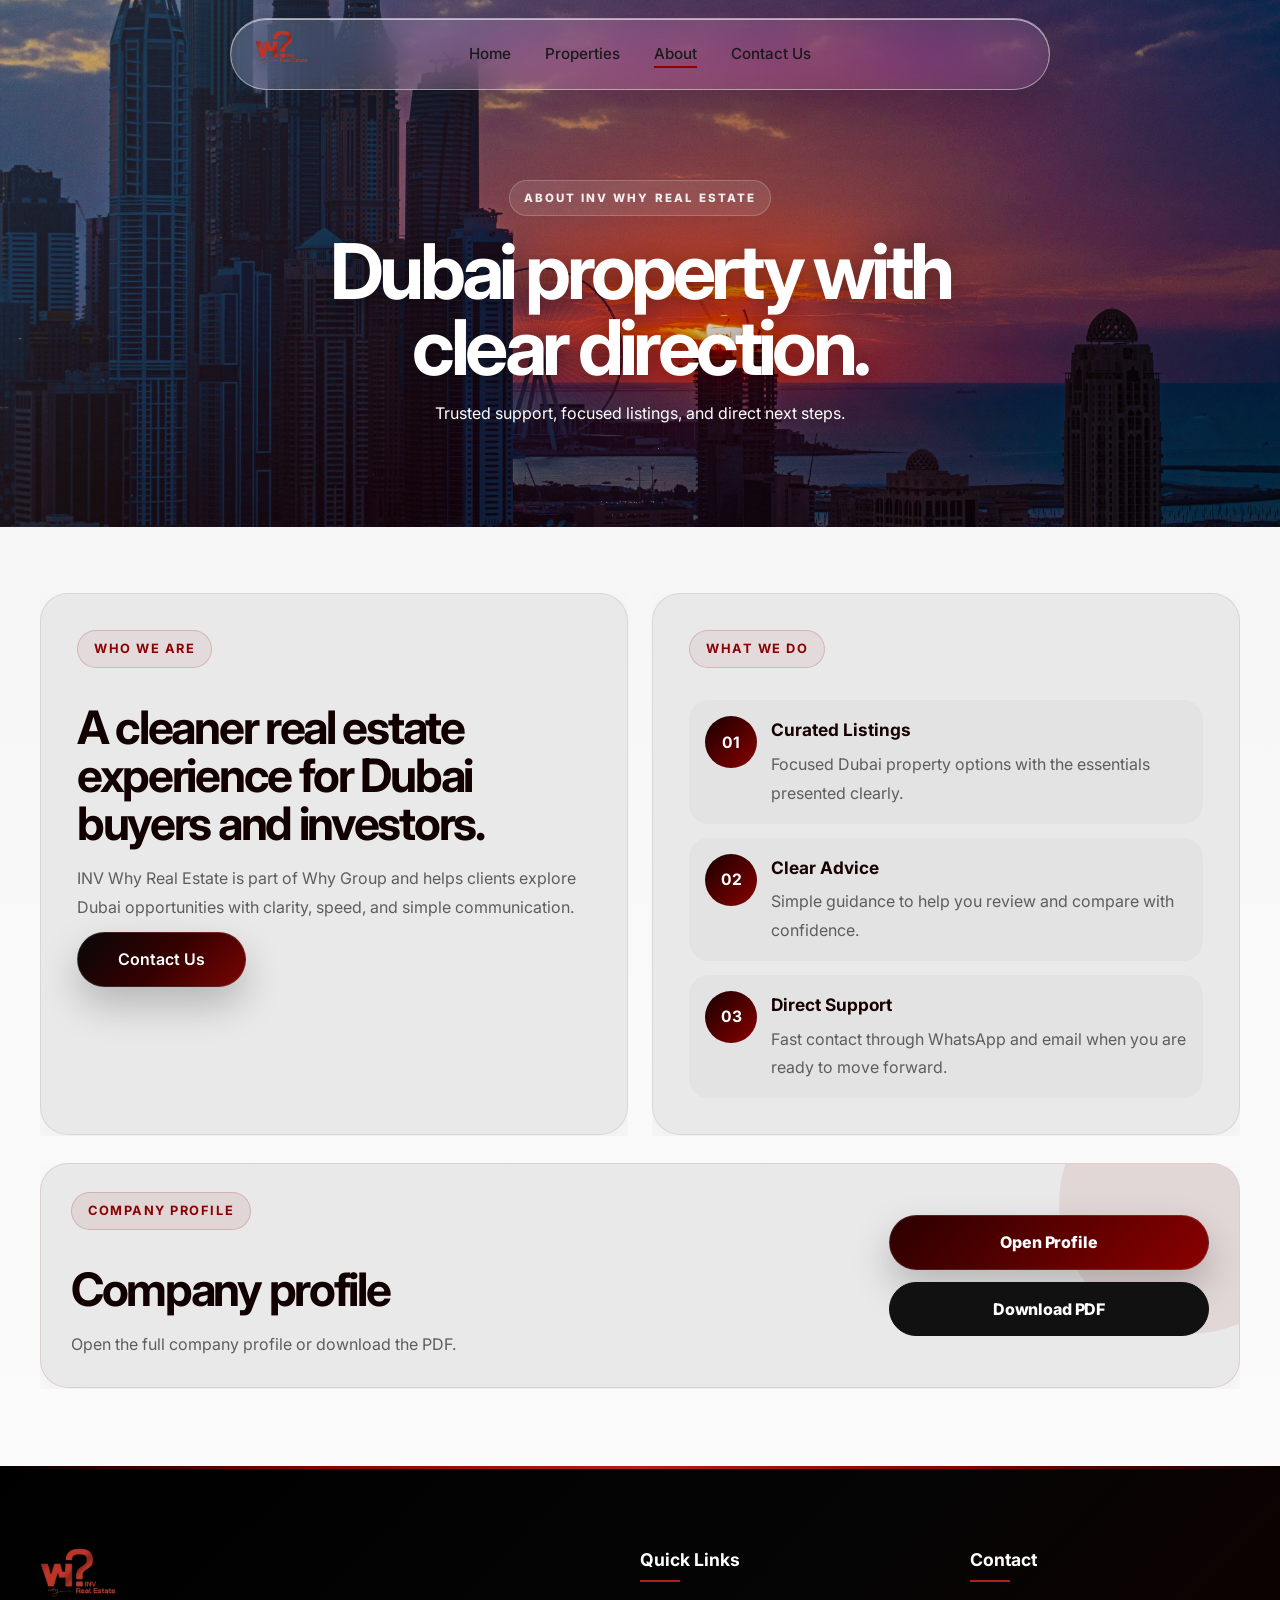
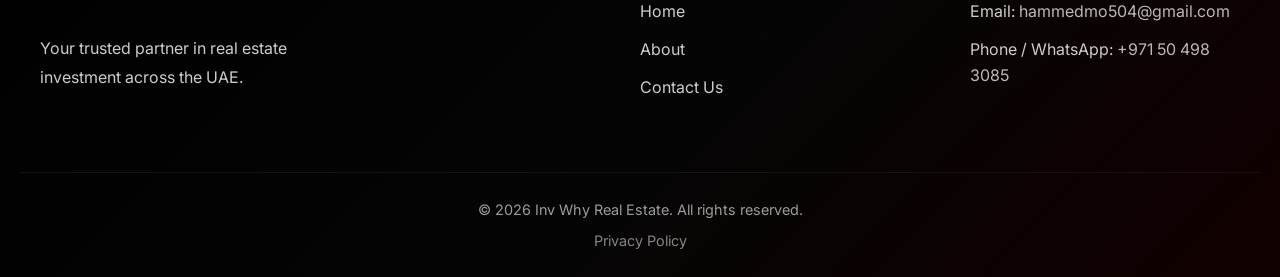
==== commit 66a0238e: "Add files via upload" ====
--- a/about.html
+++ b/about.html
@@ -4,23 +4,23 @@
 <meta charset="utf-8"/>
 <meta content="width=device-width, initial-scale=1.0" name="viewport"/>
 <title>About Us | Inv Why Real Estate</title>
-<link href="style.css" rel="stylesheet"/>
+<link href="./style.css" rel="stylesheet"/>
 <link href="https://fonts.googleapis.com/css2?family=Inter:wght@300;400;500;600;700&amp;display=swap" rel="stylesheet"/>
-    <link rel="manifest" href="manifest.json">
+    <link rel="manifest" href="./manifest.json">
     <meta name="theme-color" content="#000000">
-    <link rel="apple-touch-icon" href="icon-192.png">
+    <link rel="apple-touch-icon" href="./icon-192.png">
 </head>
 <body>
 <nav class="navbar">
 <div class="nav-container">
-<a class="nav-logo" href="index.html">
-<img alt="Inv Why Real Estate Logo" src="logo.png"/>
+<a class="nav-logo" href="./index.html">
+<img alt="Inv Why Real Estate Logo" src="./logo.png"/>
 </a>
 <ul class="nav-links">
-<li><a href="index.html">Home</a></li>
-<li><a href="index.html#offplan">Properties</a></li>
-<li><a class="active" href="about.html">About</a></li>
-<li><a href="contact.html">Contact Us</a></li>
+<li><a href="./index.html">Home</a></li>
+<li><a href="./index.html#offplan">Properties</a></li>
+<li><a class="active" href="./about.html">About</a></li>
+<li><a href="./contact.html">Contact Us</a></li>
 </ul>
 <div class="hamburger">
 <span></span>
@@ -29,30 +29,6 @@
 </div>
 </div>
 </nav>
-
-
-    <div class="news-strip-wrap" aria-label="Dubai real estate news ticker">
-        <div class="news-strip" data-news-strip>
-            <div class="news-label">
-                <span class="news-bolt" aria-hidden="true">⚡</span>
-                <span>NEWS</span>
-            </div>
-            <div class="news-track-viewport">
-                <div class="news-track" data-news-track>
-                    <span>Dubai property market sees 20% growth in Q1 2024</span>
-                    <span>New off-plan projects launched in Dubai Marina</span>
-                    <span>Golden Visa updates announced by UAE government</span>
-                    <span>Waterfront residences remain popular with investors</span>
-                </div>
-            </div>
-            <div class="news-controls" aria-label="News ticker controls">
-                <button type="button" class="news-control" data-news-prev aria-label="Previous news">‹</button>
-                <button type="button" class="news-control" data-news-toggle aria-label="Pause news">Ⅱ</button>
-                <button type="button" class="news-control" data-news-next aria-label="Next news">›</button>
-            </div>
-        </div>
-    </div>
-
 <main class="about-fresh-page">
 <section class="page-header page-hero about-fresh-hero">
 <div class="page-hero-overlay"></div>
@@ -70,7 +46,7 @@
 <span class="eyebrow about-eyebrow">Who We Are</span>
 <h2>A cleaner real estate experience for Dubai buyers and investors.</h2>
 <p>INV Why Real Estate is part of Why Group and helps clients explore Dubai opportunities with clarity, speed, and simple communication.</p>
-<a class="btn-primary" href="contact.html">Contact Us</a>
+<a class="btn-primary" href="./contact.html">Contact Us</a>
 </div>
 
 <div class="about-fresh-card reveal-item">
@@ -109,8 +85,8 @@
 </div>
 <div class="profile-mini-panel profile-actions-only">
 <div class="profile-actions clean-profile-actions">
-<a class="btn-primary profile-btn" href="company-profile.pdf" target="_blank" rel="noopener noreferrer">Open Profile</a>
-<a class="profile-download-btn" href="company-profile.pdf" download>Download PDF</a>
+<a class="btn-primary profile-btn" href="./company-profile.pdf" target="_blank" rel="noopener noreferrer">Open Profile</a>
+<a class="profile-download-btn" href="./company-profile.pdf" download>Download PDF</a>
 </div>
 </div>
 </div>
@@ -121,15 +97,15 @@
 <footer>
 <div class="footer-container">
 <div class="footer-brand">
-<img alt="Inv Why Real Estate" class="footer-logo" src="logo.png"/>
+<img alt="Inv Why Real Estate" class="footer-logo" src="./logo.png"/>
 <p>Your trusted partner in real estate investment across the UAE.</p>
 </div>
 <div class="footer-links">
 <h4>Quick Links</h4>
 <ul>
-<li><a href="index.html">Home</a></li>
-<li><a href="about.html">About</a></li>
-<li><a href="contact.html">Contact Us</a></li>
+<li><a href="./index.html">Home</a></li>
+<li><a href="./about.html">About</a></li>
+<li><a href="./contact.html">Contact Us</a></li>
 </ul>
 </div>
 <div class="footer-contact">
@@ -140,9 +116,23 @@
 </div>
 <div class="footer-bottom">
 <p>© 2026 Inv Why Real Estate. All rights reserved.</p>
-<p class="footer-privacy"><a href="privacy.html">Privacy Policy</a></p>
+<p class="footer-privacy"><a href="./privacy.html">Privacy Policy</a></p>
 </div>
 </footer>
-<script src="script.js"></script>
+<script src="./script.js"></script>
+
+<script>
+  window.addEventListener("load", async () => {
+    if ("serviceWorker" in navigator) {
+      try {
+        const reg = await navigator.serviceWorker.register("./service-worker.js");
+        if (reg && reg.update) await reg.update();
+      } catch (error) {
+        console.warn("Service worker update failed:", error);
+      }
+    }
+  });
+</script>
+
 </body>
 </html>
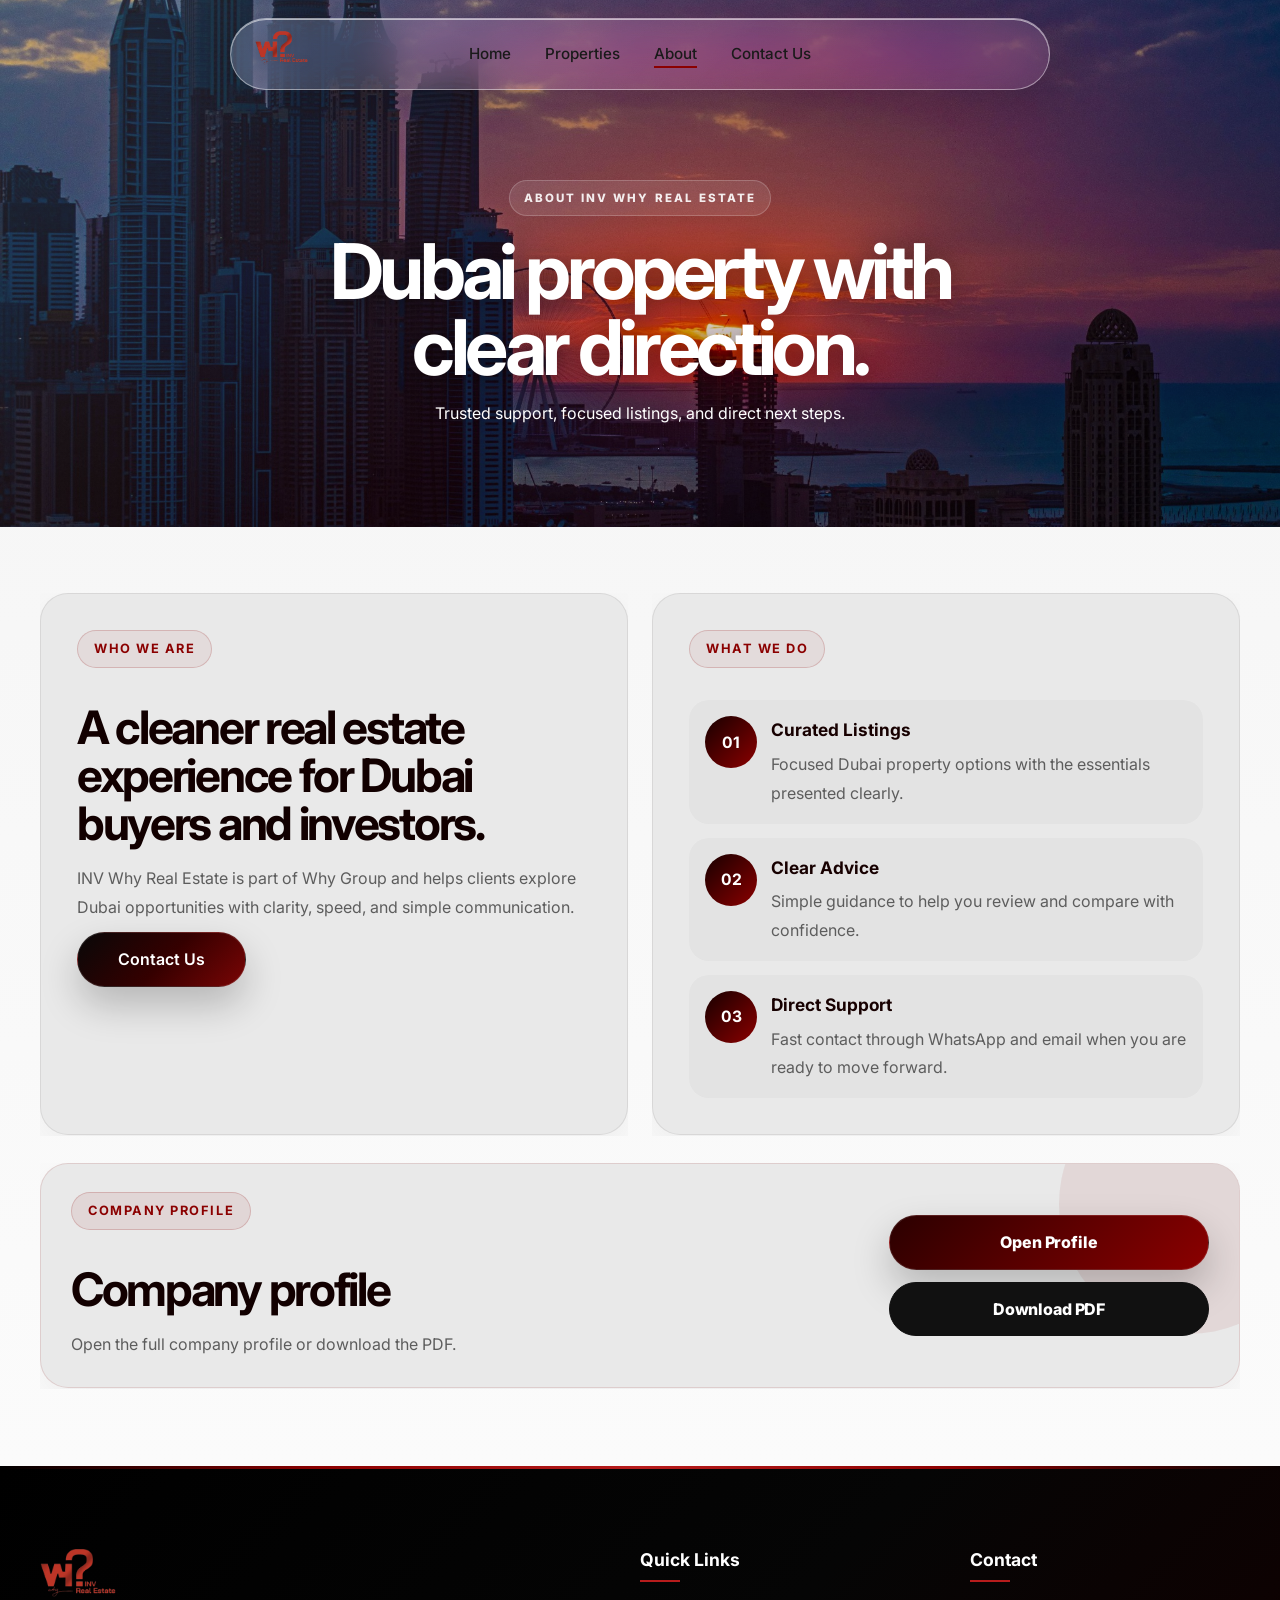
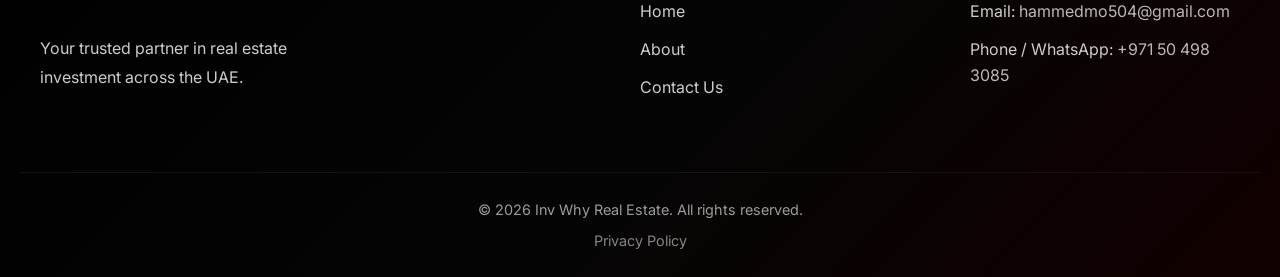
==== commit 4a7a6bc9: "Add files via upload" ====
--- a/about.html
+++ b/about.html
@@ -11,6 +11,20 @@
     <link rel="apple-touch-icon" href="./icon-192.png">
 </head>
 <body>
+    <div id="appSplash" class="app-splash" aria-label="Loading INV WHY Real Estate">
+        <div class="app-splash-glow"></div>
+        <div class="app-splash-inner">
+            <img src="./logo.png" alt="INV WHY Real Estate" class="app-splash-logo">
+            <div class="app-splash-title">I N V&nbsp;&nbsp; W H Y</div>
+            <div class="app-splash-subtitle">R E A L&nbsp;&nbsp; E S T A T E</div>
+            <div class="app-splash-progress" aria-hidden="true">
+                <span></span>
+            </div>
+            <p class="app-splash-loading">Loading...</p>
+        </div>
+        <div class="app-splash-skyline" aria-hidden="true"></div>
+    </div>
+
 <nav class="navbar">
 <div class="nav-container">
 <a class="nav-logo" href="./index.html">
--- a/style.css
+++ b/style.css
@@ -5869,3 +5869,192 @@
     .news-control[data-news-next] { display: none; }
     .news-track-viewport { margin-left: 16px; }
 }
+
+
+
+/* ==================== DARK PREMIUM APP SPLASH ==================== */
+.app-splash {
+    position: fixed;
+    inset: 0;
+    z-index: 99999;
+    display: flex;
+    align-items: center;
+    justify-content: center;
+    background:
+        radial-gradient(circle at 50% 38%, rgba(160, 0, 0, 0.16), transparent 34%),
+        radial-gradient(circle at 50% 100%, rgba(120, 0, 0, 0.28), transparent 42%),
+        linear-gradient(180deg, #050505 0%, #090909 48%, #000000 100%);
+    overflow: hidden;
+    opacity: 1;
+    visibility: visible;
+    transition: opacity 0.75s ease, visibility 0.75s ease;
+}
+
+.app-splash::before {
+    content: '';
+    position: absolute;
+    inset: 0;
+    background:
+        linear-gradient(115deg, transparent 0%, rgba(255,255,255,0.045) 44%, transparent 58%),
+        radial-gradient(circle at 50% 22%, rgba(255,255,255,0.07), transparent 28%);
+    animation: splashSheen 2.2s ease-in-out infinite;
+}
+
+.app-splash::after {
+    content: '';
+    position: absolute;
+    inset: auto 0 0;
+    height: 34%;
+    background: linear-gradient(180deg, transparent 0%, rgba(0,0,0,0.92) 86%);
+    pointer-events: none;
+}
+
+.app-splash.hide {
+    opacity: 0;
+    visibility: hidden;
+    pointer-events: none;
+}
+
+.app-splash-glow {
+    position: absolute;
+    width: 420px;
+    height: 420px;
+    border-radius: 50%;
+    background: radial-gradient(circle, rgba(198, 24, 24, 0.20), transparent 68%);
+    filter: blur(12px);
+    animation: splashGlow 1.8s ease-in-out infinite alternate;
+}
+
+.app-splash-inner {
+    position: relative;
+    z-index: 2;
+    width: min(82vw, 420px);
+    display: flex;
+    flex-direction: column;
+    align-items: center;
+    text-align: center;
+    transform: translateY(-12px);
+}
+
+.app-splash-logo {
+    width: min(44vw, 185px);
+    max-height: 185px;
+    object-fit: contain;
+    margin-bottom: 34px;
+    filter: drop-shadow(0 16px 38px rgba(180, 0, 0, 0.26));
+    animation: splashLogoFloat 1.75s ease-in-out infinite alternate;
+}
+
+.app-splash-title {
+    color: #ffffff;
+    font-size: clamp(1.5rem, 5vw, 2.45rem);
+    font-weight: 800;
+    letter-spacing: 0.42em;
+    margin-left: 0.42em;
+    text-shadow: 0 0 22px rgba(255,255,255,0.16);
+}
+
+.app-splash-subtitle {
+    margin-top: 12px;
+    color: #ff3131;
+    font-size: clamp(0.8rem, 2.6vw, 1.05rem);
+    font-weight: 800;
+    letter-spacing: 0.52em;
+    margin-left: 0.52em;
+    text-shadow: 0 0 18px rgba(255, 49, 49, 0.32);
+}
+
+.app-splash-progress {
+    position: relative;
+    width: min(72vw, 330px);
+    height: 8px;
+    margin-top: 44px;
+    border-radius: 999px;
+    overflow: hidden;
+    background: rgba(255,255,255,0.16);
+    box-shadow: inset 0 1px 0 rgba(255,255,255,0.12), 0 0 24px rgba(179, 0, 0, 0.18);
+}
+
+.app-splash-progress span {
+    position: absolute;
+    inset: 0 auto 0 0;
+    width: 45%;
+    border-radius: inherit;
+    background: linear-gradient(90deg, #7a0000 0%, #ff3838 68%, #ffffff 100%);
+    box-shadow: 0 0 22px rgba(255, 49, 49, 0.62);
+    animation: splashProgress 1.35s cubic-bezier(.4,0,.2,1) infinite;
+}
+
+.app-splash-loading {
+    margin-top: 22px;
+    color: rgba(255,255,255,0.66);
+    font-size: 1rem;
+    letter-spacing: 0.02em;
+}
+
+.app-splash-skyline {
+    position: absolute;
+    left: 50%;
+    bottom: 0;
+    z-index: 1;
+    width: min(900px, 100vw);
+    height: 155px;
+    transform: translateX(-50%);
+    opacity: 0.24;
+    background:
+        linear-gradient(to top, rgba(255,49,49,0.52), rgba(255,49,49,0.08) 4px, transparent 4px),
+        linear-gradient(to top, rgba(255,255,255,0.40), rgba(255,255,255,0.08) 2px, transparent 2px);
+    clip-path: polygon(
+        0 100%, 0 86%, 4% 86%, 4% 74%, 7% 74%, 7% 91%, 10% 91%,
+        10% 64%, 13% 64%, 13% 84%, 17% 84%, 17% 70%, 20% 70%,
+        20% 94%, 24% 94%, 24% 55%, 28% 55%, 28% 88%, 31% 88%,
+        31% 66%, 35% 66%, 35% 92%, 39% 92%, 39% 60%, 42% 60%,
+        42% 86%, 46% 86%, 46% 36%, 48% 22%, 50% 36%, 50% 92%,
+        54% 92%, 54% 58%, 58% 58%, 58% 84%, 62% 84%, 62% 69%,
+        66% 69%, 66% 94%, 70% 94%, 70% 50%, 73% 50%, 73% 89%,
+        77% 89%, 77% 70%, 81% 70%, 81% 92%, 85% 92%, 85% 62%,
+        89% 62%, 89% 86%, 93% 86%, 93% 76%, 96% 76%, 96% 94%,
+        100% 94%, 100% 100%
+    );
+}
+
+@keyframes splashProgress {
+    0% { transform: translateX(-115%); }
+    52% { transform: translateX(90%); }
+    100% { transform: translateX(240%); }
+}
+
+@keyframes splashLogoFloat {
+    from { transform: translateY(0) scale(1); }
+    to { transform: translateY(-7px) scale(1.025); }
+}
+
+@keyframes splashGlow {
+    from { opacity: 0.55; transform: scale(0.92); }
+    to { opacity: 1; transform: scale(1.08); }
+}
+
+@keyframes splashSheen {
+    0%, 100% { transform: translateX(-12%); opacity: 0.45; }
+    50% { transform: translateX(12%); opacity: 0.85; }
+}
+
+@media (max-width: 480px) {
+    .app-splash-inner {
+        transform: translateY(-4px);
+    }
+
+    .app-splash-logo {
+        width: min(54vw, 165px);
+        margin-bottom: 28px;
+    }
+
+    .app-splash-progress {
+        margin-top: 36px;
+    }
+
+    .app-splash-skyline {
+        height: 120px;
+    }
+}
+/* ==================== END DARK PREMIUM APP SPLASH ==================== */
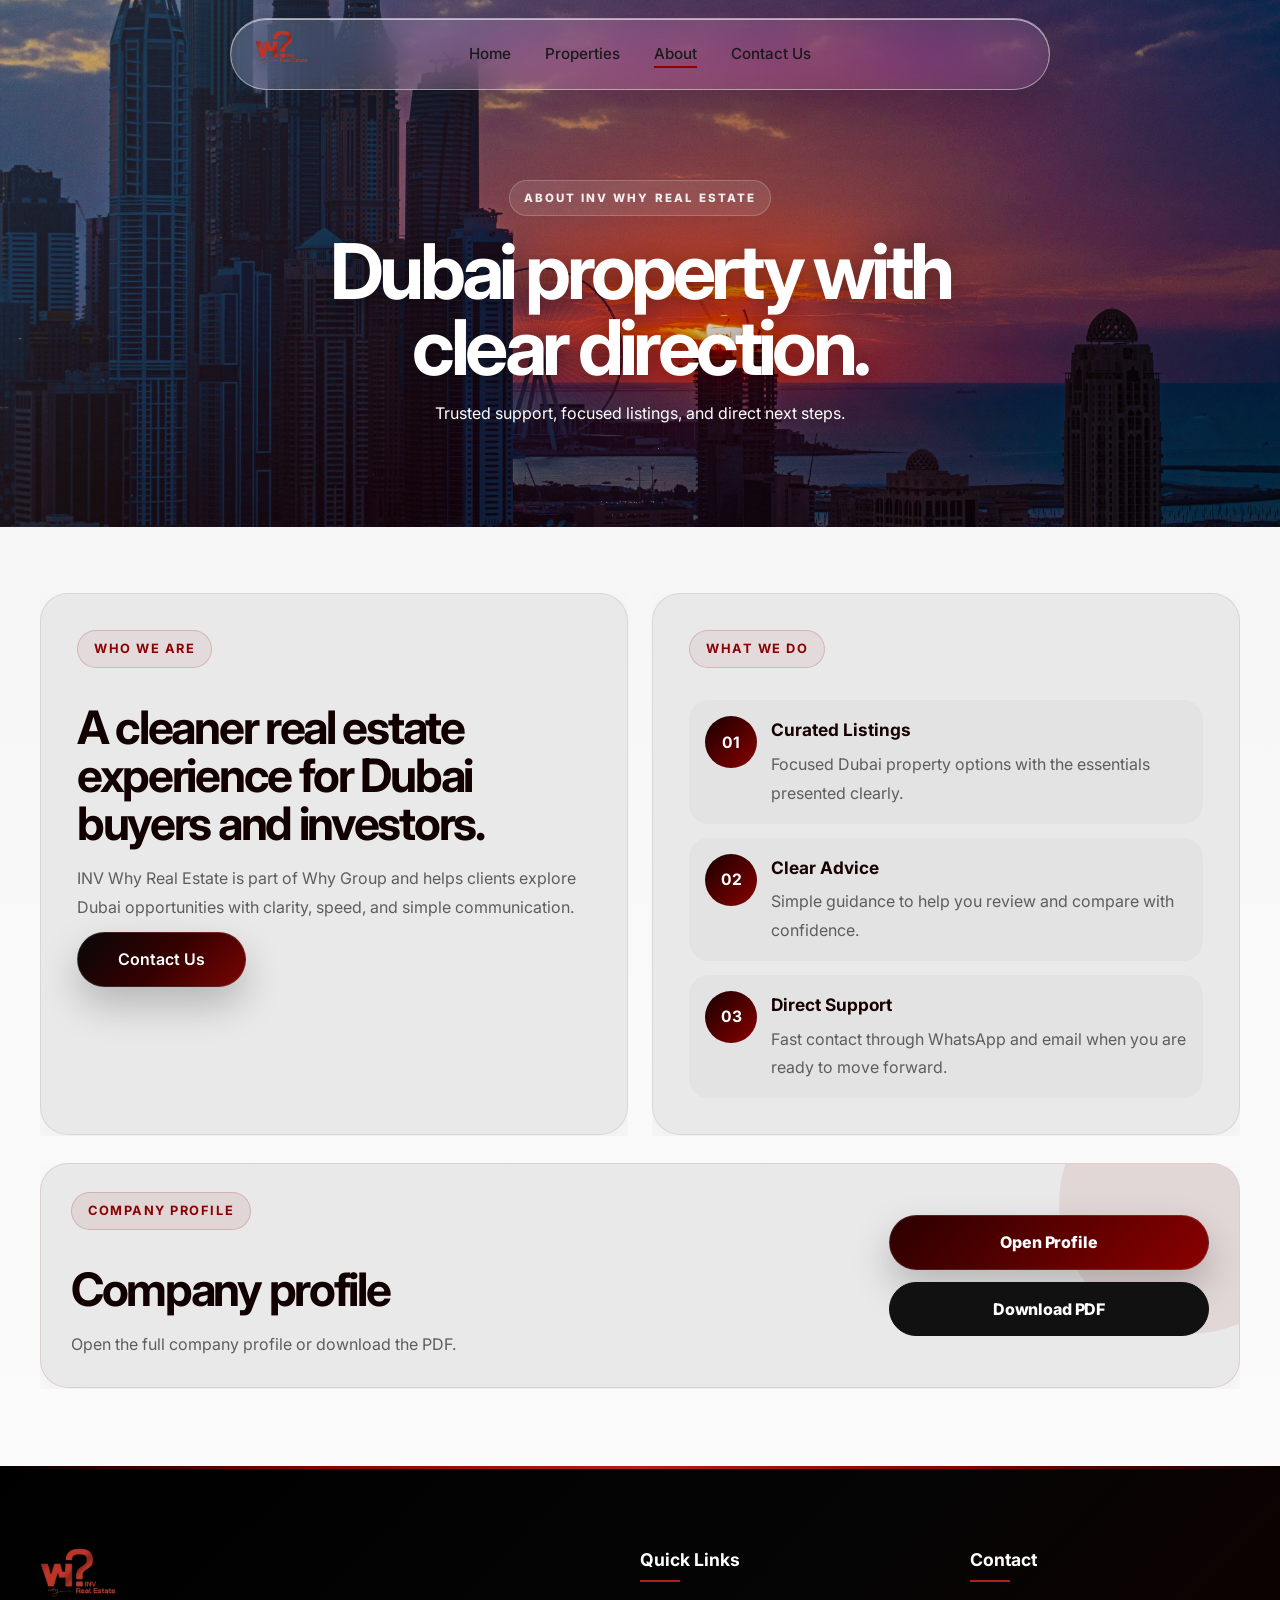
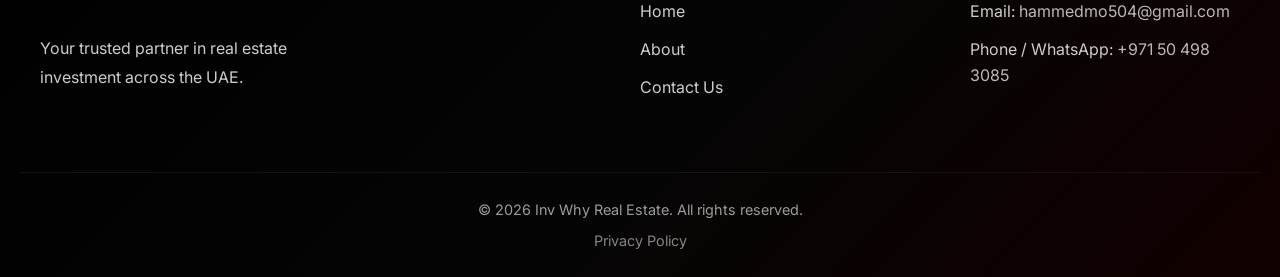
==== commit bd4f38c6: "Add files via upload" ====
--- a/about.html
+++ b/about.html
@@ -9,20 +9,123 @@
     <link rel="manifest" href="./manifest.json">
     <meta name="theme-color" content="#000000">
     <link rel="apple-touch-icon" href="./icon-192.png">
+
+<style id="critical-splash-style">
+#appSplash.glass-splash {
+    position: fixed !important;
+    inset: 0 !important;
+    z-index: 99999 !important;
+    display: flex !important;
+    align-items: center !important;
+    justify-content: center !important;
+    overflow: hidden !important;
+    background: #0b0d10 !important;
+    opacity: 1;
+    visibility: visible;
+    transition: opacity .75s ease, visibility .75s ease;
+}
+#appSplash.glass-splash.hide {
+    opacity: 0 !important;
+    visibility: hidden !important;
+    pointer-events: none !important;
+}
+#appSplash .glass-splash-bg {
+    position: absolute !important;
+    inset: -24px !important;
+    background:
+        linear-gradient(180deg, rgba(0,0,0,.30), rgba(0,0,0,.64)),
+        url('https://images.unsplash.com/photo-1518684079-3c830dcef090?w=1920&q=85') center/cover no-repeat !important;
+    filter: blur(12px) saturate(.88) brightness(.76) !important;
+    transform: scale(1.05) !important;
+}
+#appSplash .glass-splash-card {
+    position: relative !important;
+    z-index: 2 !important;
+    width: min(78vw, 440px) !important;
+    min-height: 330px !important;
+    padding: 48px 42px 42px !important;
+    border-radius: 32px !important;
+    display: flex !important;
+    flex-direction: column !important;
+    align-items: center !important;
+    justify-content: center !important;
+    text-align: center !important;
+    background: linear-gradient(135deg, rgba(255,255,255,.18), rgba(255,255,255,.065)) !important;
+    border: 1px solid rgba(255,255,255,.55) !important;
+    box-shadow: 0 38px 100px rgba(0,0,0,.44), inset 0 1px 0 rgba(255,255,255,.38) !important;
+    backdrop-filter: blur(24px) saturate(145%) !important;
+    -webkit-backdrop-filter: blur(24px) saturate(145%) !important;
+}
+#appSplash .glass-splash-logo {
+    width: min(42vw, 185px) !important;
+    max-height: 150px !important;
+    object-fit: contain !important;
+    filter: drop-shadow(0 18px 34px rgba(255, 35, 35, .24)) !important;
+    margin-bottom: 28px !important;
+}
+#appSplash .glass-splash-line {
+    width: 74px !important;
+    height: 3px !important;
+    border-radius: 999px !important;
+    margin-bottom: 22px !important;
+    background: linear-gradient(90deg, transparent, #ff3131, transparent) !important;
+    box-shadow: 0 0 18px rgba(255,49,49,.55) !important;
+}
+#appSplash .glass-splash-loading {
+    margin: 0 0 22px !important;
+    color: #ffffff !important;
+    font-size: 1.25rem !important;
+    letter-spacing: .01em !important;
+}
+#appSplash .glass-splash-dots {
+    display: flex !important;
+    align-items: center !important;
+    gap: 14px !important;
+}
+#appSplash .glass-splash-dots span {
+    width: 10px !important;
+    height: 10px !important;
+    border-radius: 50% !important;
+    background: rgba(255,255,255,.62) !important;
+    animation: glassSplashDots 1.25s ease-in-out infinite !important;
+}
+#appSplash .glass-splash-dots span:nth-child(1) {
+    background: #ff3131 !important;
+    box-shadow: 0 0 16px rgba(255,49,49,.62) !important;
+}
+#appSplash .glass-splash-dots span:nth-child(2) { animation-delay: .16s !important; }
+#appSplash .glass-splash-dots span:nth-child(3) { animation-delay: .32s !important; }
+@keyframes glassSplashDots {
+    0%, 100% { transform: translateY(0); opacity: .58; }
+    50% { transform: translateY(-6px); opacity: 1; }
+}
+@media (max-width: 480px) {
+    #appSplash .glass-splash-card {
+        width: min(86vw, 360px) !important;
+        min-height: 300px !important;
+        padding: 40px 28px 34px !important;
+        border-radius: 28px !important;
+    }
+    #appSplash .glass-splash-logo {
+        width: min(55vw, 165px) !important;
+    }
+}
+</style>
+
 </head>
 <body>
-    <div id="appSplash" class="app-splash" aria-label="Loading INV WHY Real Estate">
-        <div class="app-splash-glow"></div>
-        <div class="app-splash-inner">
-            <img src="./logo.png" alt="INV WHY Real Estate" class="app-splash-logo">
-            <div class="app-splash-title">I N V&nbsp;&nbsp; W H Y</div>
-            <div class="app-splash-subtitle">R E A L&nbsp;&nbsp; E S T A T E</div>
-            <div class="app-splash-progress" aria-hidden="true">
+    <div id="appSplash" class="app-splash glass-splash" aria-label="Loading INV WHY Real Estate">
+        <div class="glass-splash-bg" aria-hidden="true"></div>
+        <div class="glass-splash-card">
+            <img src="./logo.png" alt="INV WHY Real Estate" class="glass-splash-logo">
+            <div class="glass-splash-line" aria-hidden="true"></div>
+            <p class="glass-splash-loading">Loading...</p>
+            <div class="glass-splash-dots" aria-hidden="true">
+                <span></span>
+                <span></span>
                 <span></span>
             </div>
-            <p class="app-splash-loading">Loading...</p>
         </div>
-        <div class="app-splash-skyline" aria-hidden="true"></div>
     </div>
 
 <nav class="navbar">
--- a/style.css
+++ b/style.css
@@ -5872,189 +5872,176 @@
 
 
 
-/* ==================== DARK PREMIUM APP SPLASH ==================== */
-.app-splash {
+
+
+
+/* ==================== GLASS LOADING CARD SPLASH ==================== */
+.app-splash.glass-splash {
     position: fixed;
     inset: 0;
     z-index: 99999;
     display: flex;
     align-items: center;
     justify-content: center;
-    background:
-        radial-gradient(circle at 50% 38%, rgba(160, 0, 0, 0.16), transparent 34%),
-        radial-gradient(circle at 50% 100%, rgba(120, 0, 0, 0.28), transparent 42%),
-        linear-gradient(180deg, #050505 0%, #090909 48%, #000000 100%);
     overflow: hidden;
+    background: #0b0d10;
     opacity: 1;
     visibility: visible;
     transition: opacity 0.75s ease, visibility 0.75s ease;
 }
 
-.app-splash::before {
+.app-splash.glass-splash.hide {
+    opacity: 0;
+    visibility: hidden;
+    pointer-events: none;
+}
+
+.glass-splash-bg {
+    position: absolute;
+    inset: -24px;
+    background:
+        linear-gradient(180deg, rgba(0,0,0,0.26), rgba(0,0,0,0.66)),
+        url('https://images.unsplash.com/photo-1518684079-3c830dcef090?w=1920&q=85') center/cover no-repeat;
+    filter: blur(12px) saturate(0.88) brightness(0.76);
+    transform: scale(1.05);
+    animation: glassBgFloat 4s ease-in-out infinite alternate;
+}
+
+.glass-splash-card {
+    position: relative;
+    z-index: 2;
+    width: min(78vw, 440px);
+    min-height: 330px;
+    padding: 48px 42px 42px;
+    border-radius: 32px;
+    display: flex;
+    flex-direction: column;
+    align-items: center;
+    justify-content: center;
+    text-align: center;
+    background: linear-gradient(135deg, rgba(255,255,255,0.18), rgba(255,255,255,0.065));
+    border: 1px solid rgba(255,255,255,0.55);
+    box-shadow:
+        0 38px 100px rgba(0,0,0,0.44),
+        inset 0 1px 0 rgba(255,255,255,0.38),
+        inset 0 -28px 70px rgba(255,255,255,0.035);
+    backdrop-filter: blur(24px) saturate(145%);
+    -webkit-backdrop-filter: blur(24px) saturate(145%);
+    overflow: hidden;
+    animation: glassCardIn 0.75s cubic-bezier(.16,1,.3,1) both;
+}
+
+.glass-splash-card::before {
+    content: '';
+    position: absolute;
+    inset: 1px;
+    border-radius: inherit;
+    background:
+        radial-gradient(circle at 28% 8%, rgba(255,255,255,0.28), transparent 28%),
+        linear-gradient(120deg, rgba(255,255,255,0.16), transparent 40%, rgba(255,255,255,0.06));
+    pointer-events: none;
+}
+
+.glass-splash-card::after {
     content: '';
     position: absolute;
     inset: 0;
-    background:
-        linear-gradient(115deg, transparent 0%, rgba(255,255,255,0.045) 44%, transparent 58%),
-        radial-gradient(circle at 50% 22%, rgba(255,255,255,0.07), transparent 28%);
-    animation: splashSheen 2.2s ease-in-out infinite;
-}
-
-.app-splash::after {
-    content: '';
-    position: absolute;
-    inset: auto 0 0;
-    height: 34%;
-    background: linear-gradient(180deg, transparent 0%, rgba(0,0,0,0.92) 86%);
+    transform: translateX(-120%);
+    background: linear-gradient(90deg, transparent, rgba(255,255,255,0.12), transparent);
+    animation: glassShine 2.2s ease-in-out infinite;
     pointer-events: none;
 }
 
-.app-splash.hide {
-    opacity: 0;
-    visibility: hidden;
-    pointer-events: none;
-}
-
-.app-splash-glow {
-    position: absolute;
-    width: 420px;
-    height: 420px;
+.glass-splash-logo {
+    position: relative;
+    z-index: 1;
+    width: min(42vw, 185px);
+    max-height: 150px;
+    object-fit: contain;
+    filter: drop-shadow(0 18px 34px rgba(255, 35, 35, 0.24));
+    margin-bottom: 28px;
+    animation: glassLogoPulse 1.8s ease-in-out infinite alternate;
+}
+
+.glass-splash-line {
+    position: relative;
+    z-index: 1;
+    width: 74px;
+    height: 3px;
+    border-radius: 999px;
+    margin-bottom: 22px;
+    background: linear-gradient(90deg, transparent, #ff3131, transparent);
+    box-shadow: 0 0 18px rgba(255,49,49,0.55);
+}
+
+.glass-splash-loading {
+    position: relative;
+    z-index: 1;
+    margin: 0 0 22px;
+    color: #ffffff;
+    font-size: 1.25rem;
+    letter-spacing: 0.01em;
+}
+
+.glass-splash-dots {
+    position: relative;
+    z-index: 1;
+    display: flex;
+    align-items: center;
+    gap: 14px;
+}
+
+.glass-splash-dots span {
+    width: 10px;
+    height: 10px;
     border-radius: 50%;
-    background: radial-gradient(circle, rgba(198, 24, 24, 0.20), transparent 68%);
-    filter: blur(12px);
-    animation: splashGlow 1.8s ease-in-out infinite alternate;
-}
-
-.app-splash-inner {
-    position: relative;
-    z-index: 2;
-    width: min(82vw, 420px);
-    display: flex;
-    flex-direction: column;
-    align-items: center;
-    text-align: center;
-    transform: translateY(-12px);
-}
-
-.app-splash-logo {
-    width: min(44vw, 185px);
-    max-height: 185px;
-    object-fit: contain;
-    margin-bottom: 34px;
-    filter: drop-shadow(0 16px 38px rgba(180, 0, 0, 0.26));
-    animation: splashLogoFloat 1.75s ease-in-out infinite alternate;
-}
-
-.app-splash-title {
-    color: #ffffff;
-    font-size: clamp(1.5rem, 5vw, 2.45rem);
-    font-weight: 800;
-    letter-spacing: 0.42em;
-    margin-left: 0.42em;
-    text-shadow: 0 0 22px rgba(255,255,255,0.16);
-}
-
-.app-splash-subtitle {
-    margin-top: 12px;
-    color: #ff3131;
-    font-size: clamp(0.8rem, 2.6vw, 1.05rem);
-    font-weight: 800;
-    letter-spacing: 0.52em;
-    margin-left: 0.52em;
-    text-shadow: 0 0 18px rgba(255, 49, 49, 0.32);
-}
-
-.app-splash-progress {
-    position: relative;
-    width: min(72vw, 330px);
-    height: 8px;
-    margin-top: 44px;
-    border-radius: 999px;
-    overflow: hidden;
-    background: rgba(255,255,255,0.16);
-    box-shadow: inset 0 1px 0 rgba(255,255,255,0.12), 0 0 24px rgba(179, 0, 0, 0.18);
-}
-
-.app-splash-progress span {
-    position: absolute;
-    inset: 0 auto 0 0;
-    width: 45%;
-    border-radius: inherit;
-    background: linear-gradient(90deg, #7a0000 0%, #ff3838 68%, #ffffff 100%);
-    box-shadow: 0 0 22px rgba(255, 49, 49, 0.62);
-    animation: splashProgress 1.35s cubic-bezier(.4,0,.2,1) infinite;
-}
-
-.app-splash-loading {
-    margin-top: 22px;
-    color: rgba(255,255,255,0.66);
-    font-size: 1rem;
-    letter-spacing: 0.02em;
-}
-
-.app-splash-skyline {
-    position: absolute;
-    left: 50%;
-    bottom: 0;
-    z-index: 1;
-    width: min(900px, 100vw);
-    height: 155px;
-    transform: translateX(-50%);
-    opacity: 0.24;
-    background:
-        linear-gradient(to top, rgba(255,49,49,0.52), rgba(255,49,49,0.08) 4px, transparent 4px),
-        linear-gradient(to top, rgba(255,255,255,0.40), rgba(255,255,255,0.08) 2px, transparent 2px);
-    clip-path: polygon(
-        0 100%, 0 86%, 4% 86%, 4% 74%, 7% 74%, 7% 91%, 10% 91%,
-        10% 64%, 13% 64%, 13% 84%, 17% 84%, 17% 70%, 20% 70%,
-        20% 94%, 24% 94%, 24% 55%, 28% 55%, 28% 88%, 31% 88%,
-        31% 66%, 35% 66%, 35% 92%, 39% 92%, 39% 60%, 42% 60%,
-        42% 86%, 46% 86%, 46% 36%, 48% 22%, 50% 36%, 50% 92%,
-        54% 92%, 54% 58%, 58% 58%, 58% 84%, 62% 84%, 62% 69%,
-        66% 69%, 66% 94%, 70% 94%, 70% 50%, 73% 50%, 73% 89%,
-        77% 89%, 77% 70%, 81% 70%, 81% 92%, 85% 92%, 85% 62%,
-        89% 62%, 89% 86%, 93% 86%, 93% 76%, 96% 76%, 96% 94%,
-        100% 94%, 100% 100%
-    );
-}
-
-@keyframes splashProgress {
-    0% { transform: translateX(-115%); }
-    52% { transform: translateX(90%); }
-    100% { transform: translateX(240%); }
-}
-
-@keyframes splashLogoFloat {
-    from { transform: translateY(0) scale(1); }
-    to { transform: translateY(-7px) scale(1.025); }
-}
-
-@keyframes splashGlow {
-    from { opacity: 0.55; transform: scale(0.92); }
-    to { opacity: 1; transform: scale(1.08); }
-}
-
-@keyframes splashSheen {
-    0%, 100% { transform: translateX(-12%); opacity: 0.45; }
-    50% { transform: translateX(12%); opacity: 0.85; }
+    background: rgba(255,255,255,0.62);
+    animation: glassSplashDots 1.25s ease-in-out infinite;
+}
+
+.glass-splash-dots span:nth-child(1) {
+    background: #ff3131;
+    box-shadow: 0 0 16px rgba(255,49,49,0.62);
+}
+
+.glass-splash-dots span:nth-child(2) { animation-delay: 0.16s; }
+.glass-splash-dots span:nth-child(3) { animation-delay: 0.32s; }
+
+@keyframes glassSplashDots {
+    0%, 100% { transform: translateY(0); opacity: 0.58; }
+    50% { transform: translateY(-6px); opacity: 1; }
+}
+
+@keyframes glassCardIn {
+    from { opacity: 0; transform: translateY(24px) scale(0.96); filter: blur(12px); }
+    to { opacity: 1; transform: translateY(0) scale(1); filter: blur(0); }
+}
+
+@keyframes glassLogoPulse {
+    from { transform: scale(1); }
+    to { transform: scale(1.035); }
+}
+
+@keyframes glassShine {
+    0%, 55%, 100% { transform: translateX(-120%); }
+    72% { transform: translateX(120%); }
+}
+
+@keyframes glassBgFloat {
+    from { transform: scale(1.05) translateY(0); }
+    to { transform: scale(1.08) translateY(-10px); }
 }
 
 @media (max-width: 480px) {
-    .app-splash-inner {
-        transform: translateY(-4px);
-    }
-
-    .app-splash-logo {
-        width: min(54vw, 165px);
-        margin-bottom: 28px;
-    }
-
-    .app-splash-progress {
-        margin-top: 36px;
-    }
-
-    .app-splash-skyline {
-        height: 120px;
-    }
-}
-/* ==================== END DARK PREMIUM APP SPLASH ==================== */
+    .glass-splash-card {
+        width: min(86vw, 360px);
+        min-height: 300px;
+        padding: 40px 28px 34px;
+        border-radius: 28px;
+    }
+
+    .glass-splash-logo {
+        width: min(55vw, 165px);
+    }
+}
+/* ==================== END GLASS LOADING CARD SPLASH ==================== */
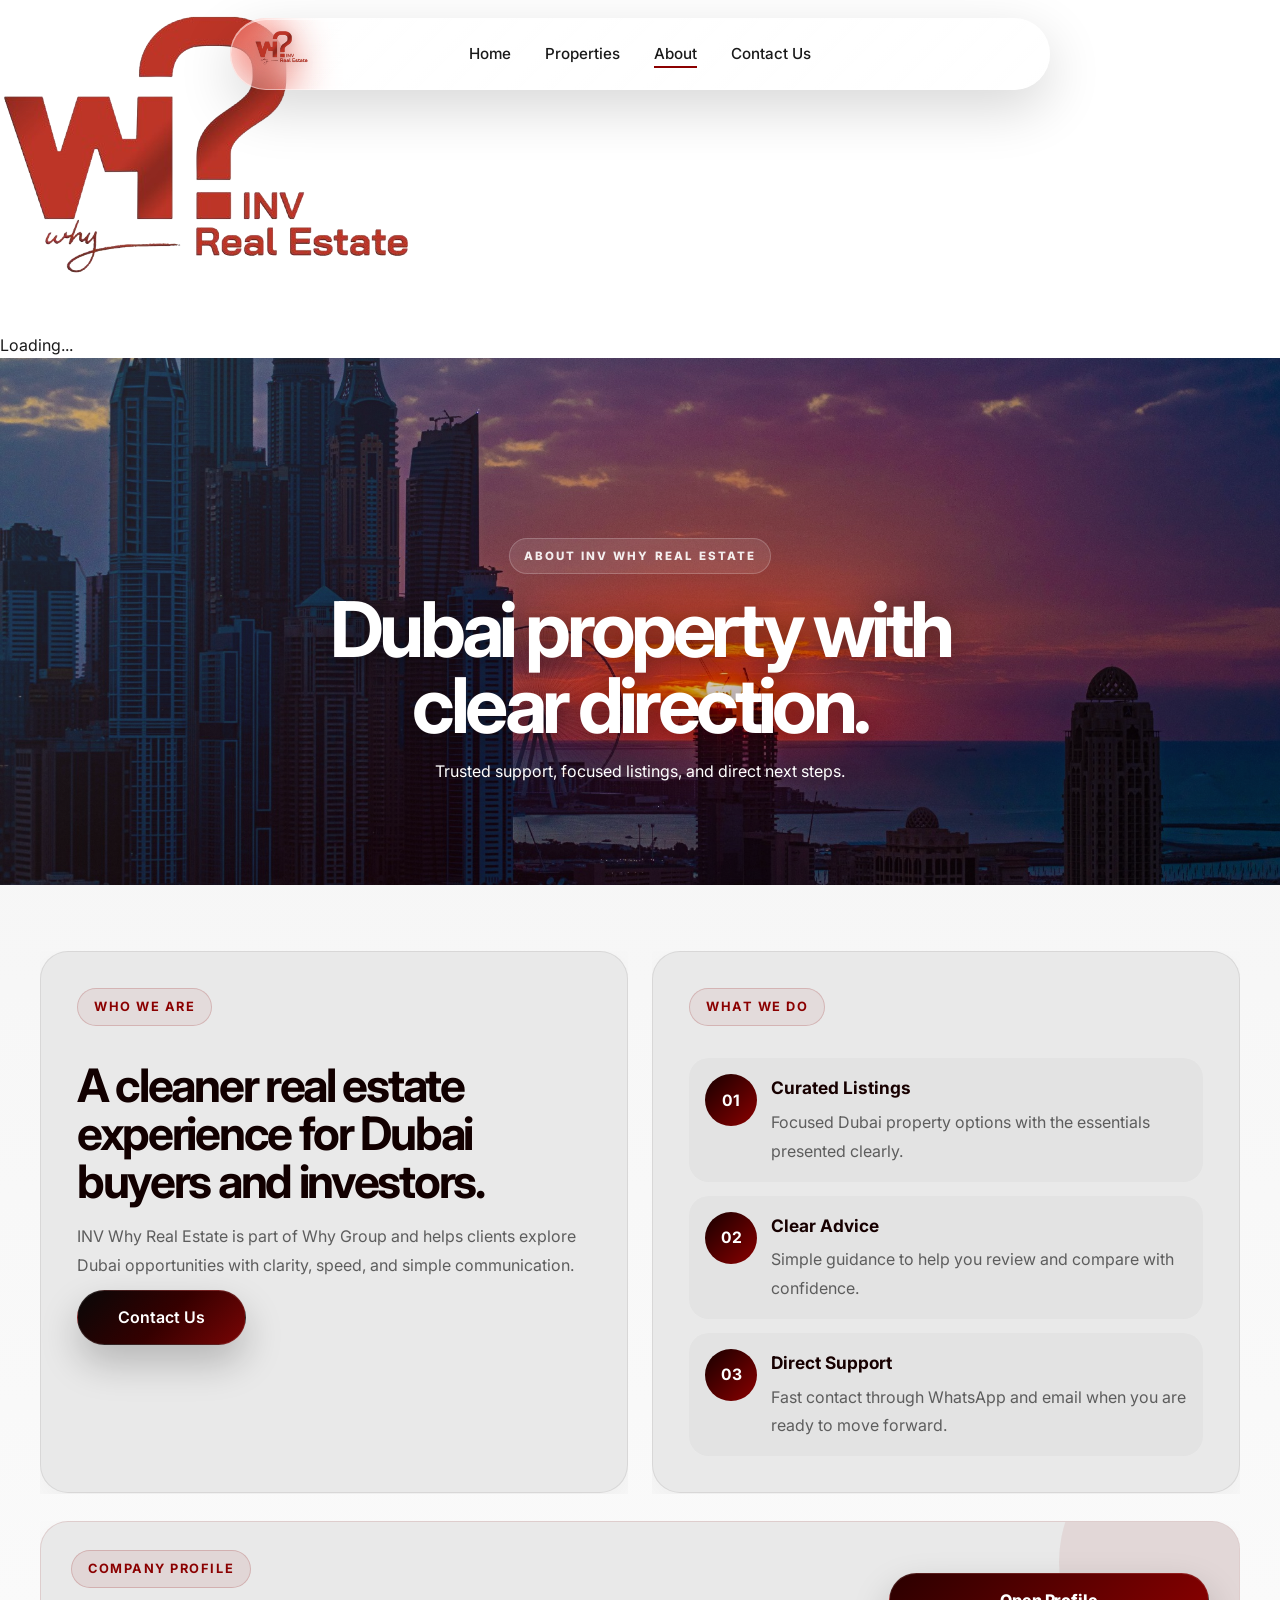
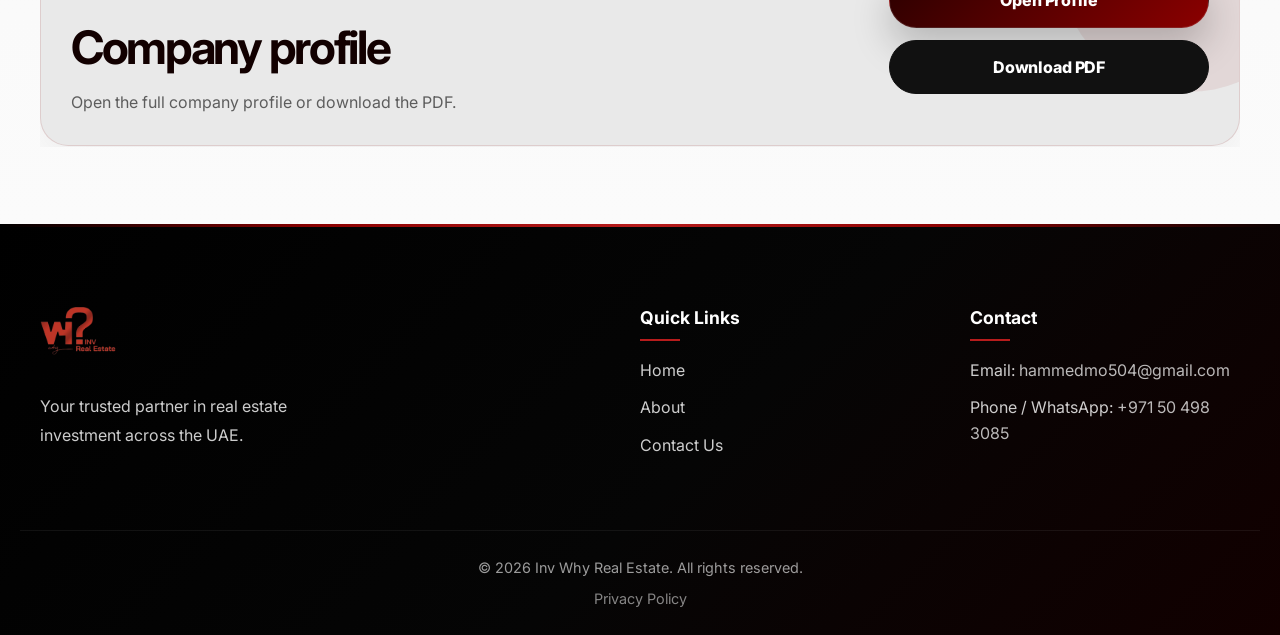
==== commit b8746fc5: "Add files via upload" ====
--- a/about.html
+++ b/about.html
@@ -11,7 +11,8 @@
     <link rel="apple-touch-icon" href="./icon-192.png">
 
 <style id="critical-splash-style">
-#appSplash.glass-splash {
+html.skip-splash #appSplash { display: none !important; opacity: 0 !important; visibility: hidden !important; pointer-events: none !important; }
+#appSplash.door-splash {
     position: fixed !important;
     inset: 0 !important;
     z-index: 99999 !important;
@@ -19,104 +20,168 @@
     align-items: center !important;
     justify-content: center !important;
     overflow: hidden !important;
-    background: #0b0d10 !important;
+    background:
+        radial-gradient(circle at 50% 38%, rgba(140,0,0,.20), transparent 34%),
+        linear-gradient(180deg, #030303 0%, #070707 52%, #000000 100%) !important;
     opacity: 1;
     visibility: visible;
     transition: opacity .75s ease, visibility .75s ease;
 }
-#appSplash.glass-splash.hide {
+#appSplash.door-splash.hide {
     opacity: 0 !important;
     visibility: hidden !important;
     pointer-events: none !important;
 }
-#appSplash .glass-splash-bg {
-    position: absolute !important;
-    inset: -24px !important;
+#appSplash .door-splash-depth {
+    position: absolute !important;
+    inset: 0 !important;
     background:
-        linear-gradient(180deg, rgba(0,0,0,.30), rgba(0,0,0,.64)),
-        url('https://images.unsplash.com/photo-1518684079-3c830dcef090?w=1920&q=85') center/cover no-repeat !important;
-    filter: blur(12px) saturate(.88) brightness(.76) !important;
-    transform: scale(1.05) !important;
-}
-#appSplash .glass-splash-card {
+        linear-gradient(90deg, rgba(255,40,40,.10) 0 1px, transparent 1px) center/74px 100%,
+        radial-gradient(circle at 50% 58%, rgba(255,49,49,.12), transparent 40%) !important;
+    opacity: .32 !important;
+}
+#appSplash .door-splash-logo-wrap {
+    position: absolute !important;
+    top: clamp(42px, 8vh, 72px) !important;
+    left: 50% !important;
+    transform: translateX(-50%) !important;
+    z-index: 4 !important;
+}
+#appSplash .door-splash-logo {
+    width: min(30vw, 116px) !important;
+    max-height: 92px !important;
+    object-fit: contain !important;
+    filter: drop-shadow(0 12px 26px rgba(255,40,40,.28)) !important;
+}
+#appSplash .door-scene {
+    position: absolute !important;
+    top: 18% !important;
+    left: 50% !important;
+    width: min(58vw, 360px) !important;
+    height: min(47vh, 430px) !important;
+    transform: translateX(-50%) !important;
+    perspective: 900px !important;
+    z-index: 2 !important;
+}
+#appSplash .door-frame {
+    position: absolute !important;
+    inset: 11% 18% 0 !important;
+    border: 2px solid rgba(255,49,49,.94) !important;
+    box-shadow: 0 0 20px rgba(255,49,49,.70), inset 0 0 28px rgba(255,49,49,.16) !important;
+}
+#appSplash .door-panel {
+    position: absolute !important;
+    top: 11% !important;
+    bottom: 0 !important;
+    width: 32% !important;
+    background: linear-gradient(135deg, rgba(45,0,0,.96), rgba(6,6,6,.98)) !important;
+    border: 1px solid rgba(255,49,49,.34) !important;
+    box-shadow: 0 0 28px rgba(255,49,49,.14) !important;
+    animation: doorOpen 1.6s cubic-bezier(.16,1,.3,1) infinite alternate !important;
+}
+#appSplash .door-left { left: 18% !important; transform-origin: left center !important; }
+#appSplash .door-right { right: 18% !important; transform-origin: right center !important; animation-name: doorOpenRight !important; }
+#appSplash .door-city {
+    position: absolute !important;
+    inset: 18% 24% 8% !important;
+    background:
+        linear-gradient(180deg, rgba(0,0,0,.22), rgba(0,0,0,.84)),
+        url('https://images.unsplash.com/photo-1518684079-3c830dcef090?w=900&q=80') center/cover no-repeat !important;
+    filter: grayscale(.25) contrast(1.08) brightness(.66) !important;
+}
+#appSplash .door-floor {
+    position: absolute !important;
+    left: 10% !important;
+    right: 10% !important;
+    bottom: 0 !important;
+    height: 24% !important;
+    background:
+        linear-gradient(90deg, transparent, rgba(255,49,49,.55), transparent),
+        repeating-linear-gradient(90deg, rgba(255,49,49,.16) 0 1px, transparent 1px 34px) !important;
+    clip-path: polygon(30% 0, 70% 0, 100% 100%, 0 100%) !important;
+    opacity: .78 !important;
+}
+#appSplash .door-splash-content {
+    position: absolute !important;
+    z-index: 4 !important;
+    bottom: clamp(38px, 8vh, 74px) !important;
+    left: 50% !important;
+    width: min(82vw, 420px) !important;
+    transform: translateX(-50%) !important;
+    text-align: center !important;
+}
+#appSplash .door-splash-title {
+    color: #fff !important;
+    font-size: clamp(1.25rem, 4.5vw, 2rem) !important;
+    font-weight: 800 !important;
+    letter-spacing: .42em !important;
+    margin-left: .42em !important;
+}
+#appSplash .door-splash-subtitle {
+    margin-top: 10px !important;
+    color: #ff3131 !important;
+    font-size: clamp(.72rem, 2.4vw, .95rem) !important;
+    font-weight: 800 !important;
+    letter-spacing: .46em !important;
+    margin-left: .46em !important;
+}
+#appSplash .door-splash-loading {
+    color: rgba(255,255,255,.82) !important;
+    margin: 20px 0 16px !important;
+    font-size: 1rem !important;
+}
+#appSplash .door-splash-progress {
     position: relative !important;
-    z-index: 2 !important;
-    width: min(78vw, 440px) !important;
-    min-height: 330px !important;
-    padding: 48px 42px 42px !important;
-    border-radius: 32px !important;
-    display: flex !important;
-    flex-direction: column !important;
-    align-items: center !important;
-    justify-content: center !important;
-    text-align: center !important;
-    background: linear-gradient(135deg, rgba(255,255,255,.18), rgba(255,255,255,.065)) !important;
-    border: 1px solid rgba(255,255,255,.55) !important;
-    box-shadow: 0 38px 100px rgba(0,0,0,.44), inset 0 1px 0 rgba(255,255,255,.38) !important;
-    backdrop-filter: blur(24px) saturate(145%) !important;
-    -webkit-backdrop-filter: blur(24px) saturate(145%) !important;
-}
-#appSplash .glass-splash-logo {
-    width: min(42vw, 185px) !important;
-    max-height: 150px !important;
-    object-fit: contain !important;
-    filter: drop-shadow(0 18px 34px rgba(255, 35, 35, .24)) !important;
-    margin-bottom: 28px !important;
-}
-#appSplash .glass-splash-line {
-    width: 74px !important;
-    height: 3px !important;
+    width: min(70vw, 320px) !important;
+    height: 6px !important;
+    margin: 0 auto !important;
     border-radius: 999px !important;
-    margin-bottom: 22px !important;
-    background: linear-gradient(90deg, transparent, #ff3131, transparent) !important;
-    box-shadow: 0 0 18px rgba(255,49,49,.55) !important;
-}
-#appSplash .glass-splash-loading {
-    margin: 0 0 22px !important;
-    color: #ffffff !important;
-    font-size: 1.25rem !important;
-    letter-spacing: .01em !important;
-}
-#appSplash .glass-splash-dots {
-    display: flex !important;
-    align-items: center !important;
-    gap: 14px !important;
-}
-#appSplash .glass-splash-dots span {
-    width: 10px !important;
-    height: 10px !important;
-    border-radius: 50% !important;
-    background: rgba(255,255,255,.62) !important;
-    animation: glassSplashDots 1.25s ease-in-out infinite !important;
-}
-#appSplash .glass-splash-dots span:nth-child(1) {
-    background: #ff3131 !important;
-    box-shadow: 0 0 16px rgba(255,49,49,.62) !important;
-}
-#appSplash .glass-splash-dots span:nth-child(2) { animation-delay: .16s !important; }
-#appSplash .glass-splash-dots span:nth-child(3) { animation-delay: .32s !important; }
-@keyframes glassSplashDots {
-    0%, 100% { transform: translateY(0); opacity: .58; }
-    50% { transform: translateY(-6px); opacity: 1; }
-}
+    overflow: hidden !important;
+    background: rgba(255,255,255,.20) !important;
+}
+#appSplash .door-splash-progress span {
+    position: absolute !important;
+    inset: 0 auto 0 0 !important;
+    width: 42% !important;
+    border-radius: inherit !important;
+    background: linear-gradient(90deg, #8b0000, #ff3131, #fff) !important;
+    box-shadow: 0 0 18px rgba(255,49,49,.72) !important;
+    animation: doorProgress 1.25s cubic-bezier(.4,0,.2,1) infinite !important;
+}
+@keyframes doorOpen { from { transform: rotateY(0); } to { transform: rotateY(-58deg); } }
+@keyframes doorOpenRight { from { transform: rotateY(0); } to { transform: rotateY(58deg); } }
+@keyframes doorProgress { 0% { transform: translateX(-115%); } 55% { transform: translateX(105%); } 100% { transform: translateX(240%); } }
 @media (max-width: 480px) {
-    #appSplash .glass-splash-card {
-        width: min(86vw, 360px) !important;
-        min-height: 300px !important;
-        padding: 40px 28px 34px !important;
-        border-radius: 28px !important;
-    }
-    #appSplash .glass-splash-logo {
-        width: min(55vw, 165px) !important;
-    }
+    #appSplash .door-scene { width: min(76vw, 330px) !important; height: min(45vh, 390px) !important; top: 19% !important; }
+    #appSplash .door-splash-logo { width: min(38vw, 104px) !important; }
 }
 </style>
 
 </head>
 <body>
-    <div id="appSplash" class="app-splash glass-splash" aria-label="Loading INV WHY Real Estate">
-        <div class="glass-splash-bg" aria-hidden="true"></div>
-        <div class="glass-splash-card">
+    <div id="appSplash" class="app-splash door-splash" aria-label="Loading INV WHY Real Estate">
+        <div class="door-splash-depth" aria-hidden="true"></div>
+        <div class="door-splash-logo-wrap">
+            <img src="./logo.png" alt="INV WHY Real Estate" class="door-splash-logo">
+        </div>
+        <div class="door-scene" aria-hidden="true">
+            <div class="door-panel door-left"></div>
+            <div class="door-panel door-right"></div>
+            <div class="door-frame"></div>
+            <div class="door-city"></div>
+            <div class="door-floor"></div>
+        </div>
+        <div class="door-splash-content">
+            <div class="door-splash-title">I N V&nbsp;&nbsp; W H Y</div>
+            <div class="door-splash-subtitle">R E A L&nbsp;&nbsp; E S T A T E</div>
+            <p class="door-splash-loading">Loading...</p>
+            <div class="door-splash-progress" aria-hidden="true">
+                <span></span>
+            </div>
+        </div>
+    </div>
+
+<div class="glass-splash-card">
             <img src="./logo.png" alt="INV WHY Real Estate" class="glass-splash-logo">
             <div class="glass-splash-line" aria-hidden="true"></div>
             <p class="glass-splash-loading">Loading...</p>
--- a/style.css
+++ b/style.css
@@ -5875,8 +5875,11 @@
 
 
 
-/* ==================== GLASS LOADING CARD SPLASH ==================== */
-.app-splash.glass-splash {
+
+
+
+/* ==================== OPEN DOOR SPLASH ==================== */
+.app-splash.door-splash {
     position: fixed;
     inset: 0;
     z-index: 99999;
@@ -5884,164 +5887,208 @@
     align-items: center;
     justify-content: center;
     overflow: hidden;
-    background: #0b0d10;
+    background:
+        radial-gradient(circle at 50% 38%, rgba(140,0,0,0.20), transparent 34%),
+        linear-gradient(180deg, #030303 0%, #070707 52%, #000000 100%);
     opacity: 1;
     visibility: visible;
     transition: opacity 0.75s ease, visibility 0.75s ease;
 }
 
-.app-splash.glass-splash.hide {
+.app-splash.door-splash.hide {
     opacity: 0;
     visibility: hidden;
     pointer-events: none;
 }
 
-.glass-splash-bg {
-    position: absolute;
-    inset: -24px;
-    background:
-        linear-gradient(180deg, rgba(0,0,0,0.26), rgba(0,0,0,0.66)),
-        url('https://images.unsplash.com/photo-1518684079-3c830dcef090?w=1920&q=85') center/cover no-repeat;
-    filter: blur(12px) saturate(0.88) brightness(0.76);
-    transform: scale(1.05);
-    animation: glassBgFloat 4s ease-in-out infinite alternate;
-}
-
-.glass-splash-card {
-    position: relative;
-    z-index: 2;
-    width: min(78vw, 440px);
-    min-height: 330px;
-    padding: 48px 42px 42px;
-    border-radius: 32px;
-    display: flex;
-    flex-direction: column;
-    align-items: center;
-    justify-content: center;
-    text-align: center;
-    background: linear-gradient(135deg, rgba(255,255,255,0.18), rgba(255,255,255,0.065));
-    border: 1px solid rgba(255,255,255,0.55);
-    box-shadow:
-        0 38px 100px rgba(0,0,0,0.44),
-        inset 0 1px 0 rgba(255,255,255,0.38),
-        inset 0 -28px 70px rgba(255,255,255,0.035);
-    backdrop-filter: blur(24px) saturate(145%);
-    -webkit-backdrop-filter: blur(24px) saturate(145%);
-    overflow: hidden;
-    animation: glassCardIn 0.75s cubic-bezier(.16,1,.3,1) both;
-}
-
-.glass-splash-card::before {
-    content: '';
-    position: absolute;
-    inset: 1px;
-    border-radius: inherit;
-    background:
-        radial-gradient(circle at 28% 8%, rgba(255,255,255,0.28), transparent 28%),
-        linear-gradient(120deg, rgba(255,255,255,0.16), transparent 40%, rgba(255,255,255,0.06));
-    pointer-events: none;
-}
-
-.glass-splash-card::after {
-    content: '';
+.door-splash-depth {
     position: absolute;
     inset: 0;
-    transform: translateX(-120%);
-    background: linear-gradient(90deg, transparent, rgba(255,255,255,0.12), transparent);
-    animation: glassShine 2.2s ease-in-out infinite;
-    pointer-events: none;
-}
-
-.glass-splash-logo {
+    background:
+        radial-gradient(circle at 50% 52%, rgba(255,49,49,0.13), transparent 38%),
+        repeating-linear-gradient(90deg, rgba(255,49,49,0.07) 0 1px, transparent 1px 74px);
+    opacity: 0.38;
+    animation: doorDepthPulse 2s ease-in-out infinite alternate;
+}
+
+.door-splash-logo-wrap {
+    position: absolute;
+    top: clamp(42px, 8vh, 72px);
+    left: 50%;
+    transform: translateX(-50%);
+    z-index: 4;
+}
+
+.door-splash-logo {
+    width: min(30vw, 116px);
+    max-height: 92px;
+    object-fit: contain;
+    filter: drop-shadow(0 12px 26px rgba(255,40,40,0.28));
+    animation: doorLogoFloat 1.8s ease-in-out infinite alternate;
+}
+
+.door-scene {
+    position: absolute;
+    top: 18%;
+    left: 50%;
+    width: min(58vw, 360px);
+    height: min(47vh, 430px);
+    transform: translateX(-50%);
+    perspective: 900px;
+    z-index: 2;
+}
+
+.door-frame {
+    position: absolute;
+    inset: 11% 18% 0;
+    border: 2px solid rgba(255,49,49,0.94);
+    box-shadow:
+        0 0 20px rgba(255,49,49,0.70),
+        inset 0 0 28px rgba(255,49,49,0.16);
+}
+
+.door-panel {
+    position: absolute;
+    top: 11%;
+    bottom: 0;
+    width: 32%;
+    background:
+        linear-gradient(135deg, rgba(54,0,0,0.94), rgba(6,6,6,0.98)),
+        repeating-linear-gradient(90deg, rgba(255,255,255,0.03) 0 1px, transparent 1px 24px);
+    border: 1px solid rgba(255,49,49,0.34);
+    box-shadow: 0 0 28px rgba(255,49,49,0.14);
+    animation: doorOpen 1.6s cubic-bezier(.16,1,.3,1) infinite alternate;
+}
+
+.door-left {
+    left: 18%;
+    transform-origin: left center;
+}
+
+.door-right {
+    right: 18%;
+    transform-origin: right center;
+    animation-name: doorOpenRight;
+}
+
+.door-city {
+    position: absolute;
+    inset: 18% 24% 8%;
+    background:
+        linear-gradient(180deg, rgba(0,0,0,0.22), rgba(0,0,0,0.84)),
+        url('https://images.unsplash.com/photo-1518684079-3c830dcef090?w=900&q=80') center/cover no-repeat;
+    filter: grayscale(0.25) contrast(1.08) brightness(0.66);
+    box-shadow: inset 0 0 40px rgba(255,49,49,0.15);
+}
+
+.door-floor {
+    position: absolute;
+    left: 10%;
+    right: 10%;
+    bottom: 0;
+    height: 24%;
+    background:
+        linear-gradient(90deg, transparent, rgba(255,49,49,0.55), transparent),
+        repeating-linear-gradient(90deg, rgba(255,49,49,0.16) 0 1px, transparent 1px 34px);
+    clip-path: polygon(30% 0, 70% 0, 100% 100%, 0 100%);
+    opacity: 0.78;
+}
+
+.door-splash-content {
+    position: absolute;
+    z-index: 4;
+    bottom: clamp(38px, 8vh, 74px);
+    left: 50%;
+    width: min(82vw, 420px);
+    transform: translateX(-50%);
+    text-align: center;
+}
+
+.door-splash-title {
+    color: #fff;
+    font-size: clamp(1.25rem, 4.5vw, 2rem);
+    font-weight: 800;
+    letter-spacing: 0.42em;
+    margin-left: 0.42em;
+    text-shadow: 0 0 22px rgba(255,255,255,0.16);
+}
+
+.door-splash-subtitle {
+    margin-top: 10px;
+    color: #ff3131;
+    font-size: clamp(0.72rem, 2.4vw, 0.95rem);
+    font-weight: 800;
+    letter-spacing: 0.46em;
+    margin-left: 0.46em;
+    text-shadow: 0 0 18px rgba(255,49,49,0.35);
+}
+
+.door-splash-loading {
+    color: rgba(255,255,255,0.82);
+    margin: 20px 0 16px;
+    font-size: 1rem;
+}
+
+.door-splash-progress {
     position: relative;
-    z-index: 1;
-    width: min(42vw, 185px);
-    max-height: 150px;
-    object-fit: contain;
-    filter: drop-shadow(0 18px 34px rgba(255, 35, 35, 0.24));
-    margin-bottom: 28px;
-    animation: glassLogoPulse 1.8s ease-in-out infinite alternate;
-}
-
-.glass-splash-line {
-    position: relative;
-    z-index: 1;
-    width: 74px;
-    height: 3px;
+    width: min(70vw, 320px);
+    height: 6px;
+    margin: 0 auto;
     border-radius: 999px;
-    margin-bottom: 22px;
-    background: linear-gradient(90deg, transparent, #ff3131, transparent);
-    box-shadow: 0 0 18px rgba(255,49,49,0.55);
-}
-
-.glass-splash-loading {
-    position: relative;
-    z-index: 1;
-    margin: 0 0 22px;
-    color: #ffffff;
-    font-size: 1.25rem;
-    letter-spacing: 0.01em;
-}
-
-.glass-splash-dots {
-    position: relative;
-    z-index: 1;
-    display: flex;
-    align-items: center;
-    gap: 14px;
-}
-
-.glass-splash-dots span {
-    width: 10px;
-    height: 10px;
-    border-radius: 50%;
-    background: rgba(255,255,255,0.62);
-    animation: glassSplashDots 1.25s ease-in-out infinite;
-}
-
-.glass-splash-dots span:nth-child(1) {
-    background: #ff3131;
-    box-shadow: 0 0 16px rgba(255,49,49,0.62);
-}
-
-.glass-splash-dots span:nth-child(2) { animation-delay: 0.16s; }
-.glass-splash-dots span:nth-child(3) { animation-delay: 0.32s; }
-
-@keyframes glassSplashDots {
-    0%, 100% { transform: translateY(0); opacity: 0.58; }
-    50% { transform: translateY(-6px); opacity: 1; }
-}
-
-@keyframes glassCardIn {
-    from { opacity: 0; transform: translateY(24px) scale(0.96); filter: blur(12px); }
-    to { opacity: 1; transform: translateY(0) scale(1); filter: blur(0); }
-}
-
-@keyframes glassLogoPulse {
-    from { transform: scale(1); }
-    to { transform: scale(1.035); }
-}
-
-@keyframes glassShine {
-    0%, 55%, 100% { transform: translateX(-120%); }
-    72% { transform: translateX(120%); }
-}
-
-@keyframes glassBgFloat {
-    from { transform: scale(1.05) translateY(0); }
-    to { transform: scale(1.08) translateY(-10px); }
+    overflow: hidden;
+    background: rgba(255,255,255,0.20);
+    box-shadow: inset 0 1px 0 rgba(255,255,255,0.12);
+}
+
+.door-splash-progress span {
+    position: absolute;
+    inset: 0 auto 0 0;
+    width: 42%;
+    border-radius: inherit;
+    background: linear-gradient(90deg, #8b0000, #ff3131, #fff);
+    box-shadow: 0 0 18px rgba(255,49,49,0.72);
+    animation: doorProgress 1.25s cubic-bezier(.4,0,.2,1) infinite;
+}
+
+@keyframes doorOpen {
+    from { transform: rotateY(0); }
+    to { transform: rotateY(-58deg); }
+}
+
+@keyframes doorOpenRight {
+    from { transform: rotateY(0); }
+    to { transform: rotateY(58deg); }
+}
+
+@keyframes doorProgress {
+    0% { transform: translateX(-115%); }
+    55% { transform: translateX(105%); }
+    100% { transform: translateX(240%); }
+}
+
+@keyframes doorLogoFloat {
+    from { transform: translateY(0) scale(1); }
+    to { transform: translateY(-5px) scale(1.025); }
+}
+
+@keyframes doorDepthPulse {
+    from { opacity: 0.26; }
+    to { opacity: 0.44; }
 }
 
 @media (max-width: 480px) {
-    .glass-splash-card {
-        width: min(86vw, 360px);
-        min-height: 300px;
-        padding: 40px 28px 34px;
-        border-radius: 28px;
-    }
-
-    .glass-splash-logo {
-        width: min(55vw, 165px);
-    }
-}
-/* ==================== END GLASS LOADING CARD SPLASH ==================== */
+    .door-scene {
+        width: min(76vw, 330px);
+        height: min(45vh, 390px);
+        top: 19%;
+    }
+
+    .door-splash-logo {
+        width: min(38vw, 104px);
+    }
+
+    .door-splash-content {
+        bottom: 44px;
+    }
+}
+/* ==================== END OPEN DOOR SPLASH ==================== */
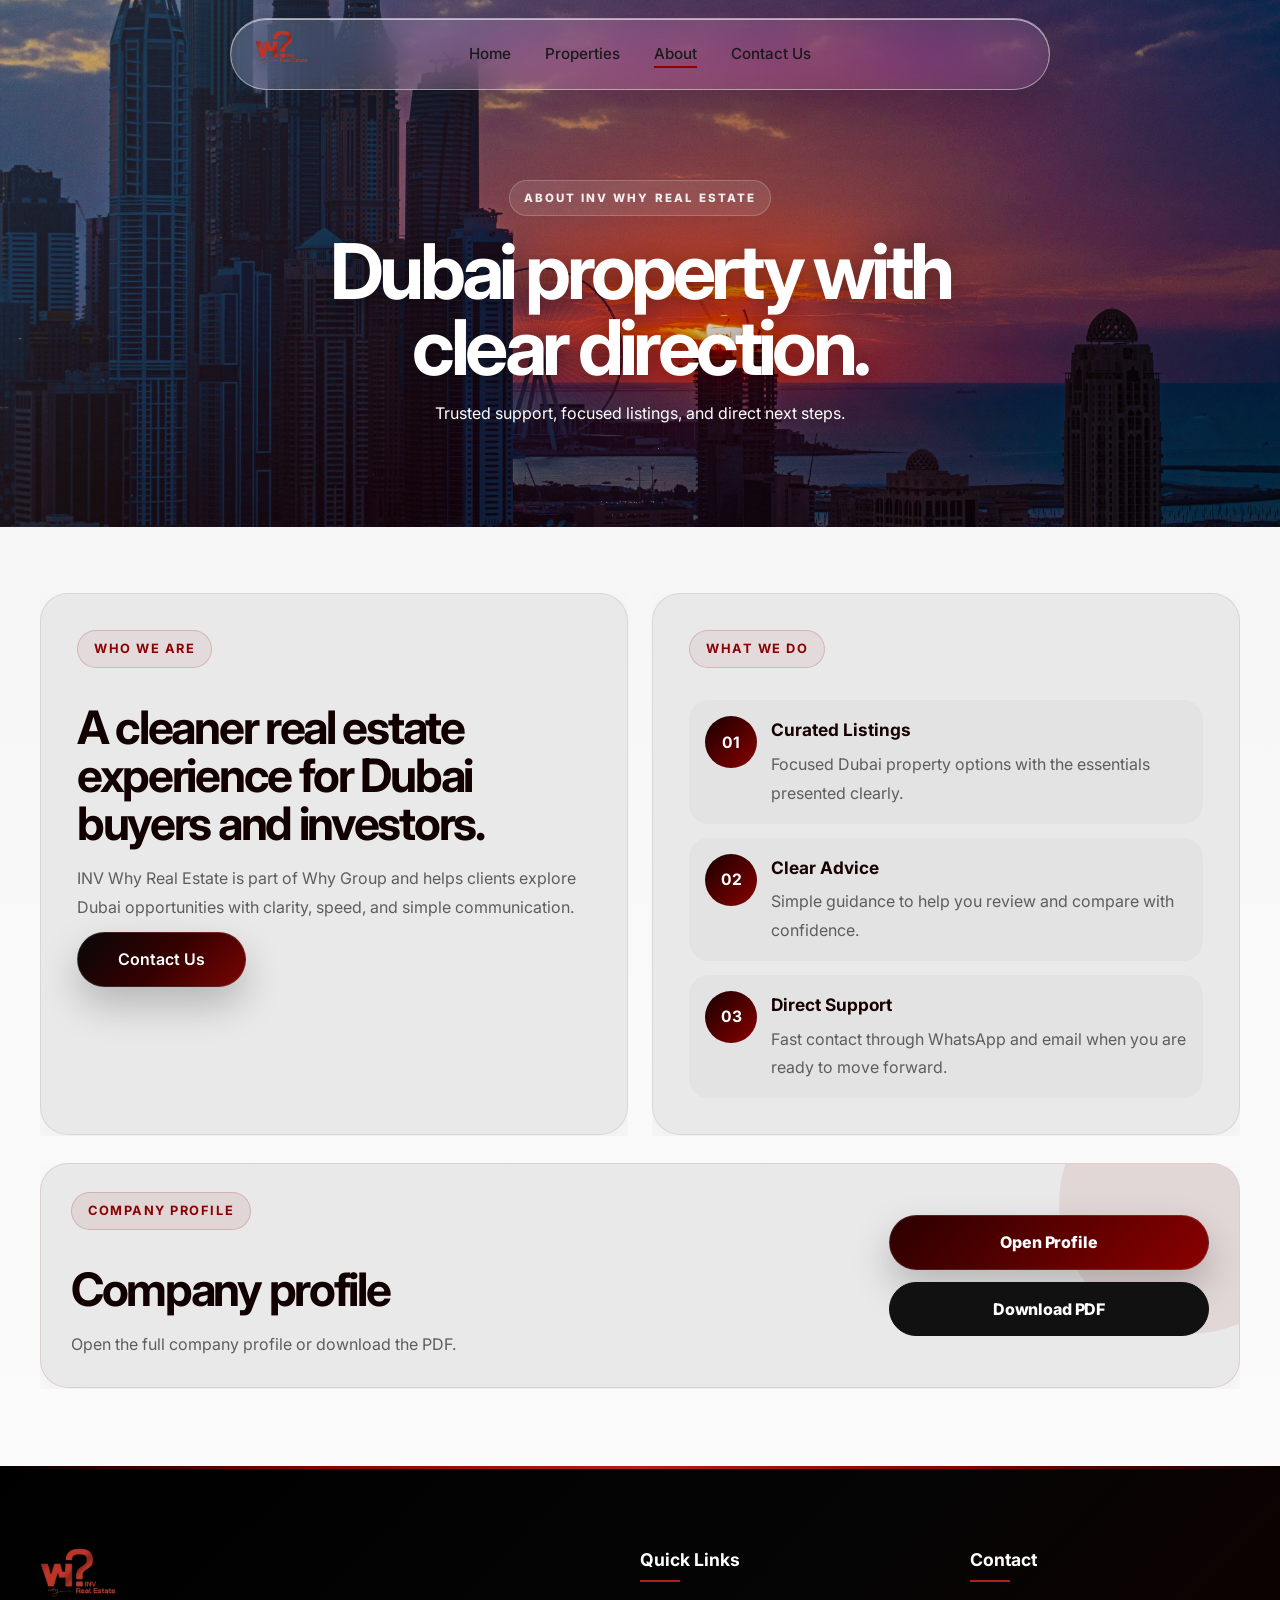
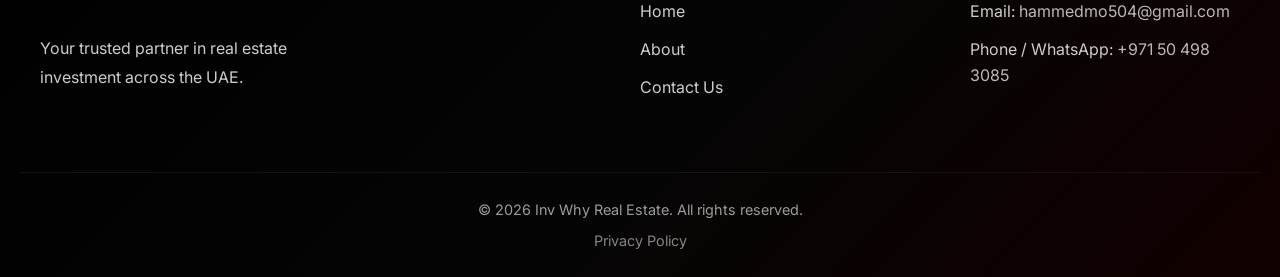
==== commit eb1e4ce6: "Add files via upload" ====
--- a/about.html
+++ b/about.html
@@ -1,6 +1,12 @@
 <!DOCTYPE html>
 <html lang="en">
 <head>
+<script id="skip-properties-splash">
+  if (window.location.hash === "#offplan") {
+    document.documentElement.classList.add("skip-splash");
+  }
+</script>
+
 <meta charset="utf-8"/>
 <meta content="width=device-width, initial-scale=1.0" name="viewport"/>
 <title>About Us | Inv Why Real Estate</title>
@@ -12,34 +18,38 @@
 
 <style id="critical-splash-style">
 html.skip-splash #appSplash { display: none !important; opacity: 0 !important; visibility: hidden !important; pointer-events: none !important; }
+
 #appSplash.door-splash {
     position: fixed !important;
     inset: 0 !important;
-    z-index: 99999 !important;
+    z-index: 999999 !important;
     display: flex !important;
     align-items: center !important;
     justify-content: center !important;
     overflow: hidden !important;
     background:
-        radial-gradient(circle at 50% 38%, rgba(140,0,0,.20), transparent 34%),
+        radial-gradient(circle at 50% 42%, rgba(140,0,0,.20), transparent 34%),
         linear-gradient(180deg, #030303 0%, #070707 52%, #000000 100%) !important;
-    opacity: 1;
-    visibility: visible;
-    transition: opacity .75s ease, visibility .75s ease;
-}
+    opacity: 1 !important;
+    visibility: visible !important;
+    transition: opacity .75s ease, visibility .75s ease !important;
+}
+
 #appSplash.door-splash.hide {
     opacity: 0 !important;
     visibility: hidden !important;
     pointer-events: none !important;
 }
+
 #appSplash .door-splash-depth {
     position: absolute !important;
     inset: 0 !important;
     background:
-        linear-gradient(90deg, rgba(255,40,40,.10) 0 1px, transparent 1px) center/74px 100%,
-        radial-gradient(circle at 50% 58%, rgba(255,49,49,.12), transparent 40%) !important;
-    opacity: .32 !important;
-}
+        radial-gradient(circle at 50% 52%, rgba(255,49,49,.13), transparent 38%),
+        repeating-linear-gradient(90deg, rgba(255,49,49,.07) 0 1px, transparent 1px 74px) !important;
+    opacity: .38 !important;
+}
+
 #appSplash .door-splash-logo-wrap {
     position: absolute !important;
     top: clamp(42px, 8vh, 72px) !important;
@@ -47,12 +57,15 @@
     transform: translateX(-50%) !important;
     z-index: 4 !important;
 }
+
 #appSplash .door-splash-logo {
     width: min(30vw, 116px) !important;
+    max-width: 116px !important;
     max-height: 92px !important;
     object-fit: contain !important;
     filter: drop-shadow(0 12px 26px rgba(255,40,40,.28)) !important;
 }
+
 #appSplash .door-scene {
     position: absolute !important;
     top: 18% !important;
@@ -63,24 +76,7 @@
     perspective: 900px !important;
     z-index: 2 !important;
 }
-#appSplash .door-frame {
-    position: absolute !important;
-    inset: 11% 18% 0 !important;
-    border: 2px solid rgba(255,49,49,.94) !important;
-    box-shadow: 0 0 20px rgba(255,49,49,.70), inset 0 0 28px rgba(255,49,49,.16) !important;
-}
-#appSplash .door-panel {
-    position: absolute !important;
-    top: 11% !important;
-    bottom: 0 !important;
-    width: 32% !important;
-    background: linear-gradient(135deg, rgba(45,0,0,.96), rgba(6,6,6,.98)) !important;
-    border: 1px solid rgba(255,49,49,.34) !important;
-    box-shadow: 0 0 28px rgba(255,49,49,.14) !important;
-    animation: doorOpen 1.6s cubic-bezier(.16,1,.3,1) infinite alternate !important;
-}
-#appSplash .door-left { left: 18% !important; transform-origin: left center !important; }
-#appSplash .door-right { right: 18% !important; transform-origin: right center !important; animation-name: doorOpenRight !important; }
+
 #appSplash .door-city {
     position: absolute !important;
     inset: 18% 24% 8% !important;
@@ -88,7 +84,30 @@
         linear-gradient(180deg, rgba(0,0,0,.22), rgba(0,0,0,.84)),
         url('https://images.unsplash.com/photo-1518684079-3c830dcef090?w=900&q=80') center/cover no-repeat !important;
     filter: grayscale(.25) contrast(1.08) brightness(.66) !important;
-}
+    box-shadow: inset 0 0 40px rgba(255,49,49,.15) !important;
+}
+
+#appSplash .door-frame {
+    position: absolute !important;
+    inset: 11% 18% 0 !important;
+    border: 2px solid rgba(255,49,49,.94) !important;
+    box-shadow: 0 0 20px rgba(255,49,49,.70), inset 0 0 28px rgba(255,49,49,.16) !important;
+}
+
+#appSplash .door-panel {
+    position: absolute !important;
+    top: 11% !important;
+    bottom: 0 !important;
+    width: 32% !important;
+    background: linear-gradient(135deg, rgba(54,0,0,.94), rgba(6,6,6,.98)) !important;
+    border: 1px solid rgba(255,49,49,.34) !important;
+    box-shadow: 0 0 28px rgba(255,49,49,.14) !important;
+    animation: doorOpen 1.6s cubic-bezier(.16,1,.3,1) infinite alternate !important;
+}
+
+#appSplash .door-left { left: 18% !important; transform-origin: left center !important; }
+#appSplash .door-right { right: 18% !important; transform-origin: right center !important; animation-name: doorOpenRight !important; }
+
 #appSplash .door-floor {
     position: absolute !important;
     left: 10% !important;
@@ -101,6 +120,7 @@
     clip-path: polygon(30% 0, 70% 0, 100% 100%, 0 100%) !important;
     opacity: .78 !important;
 }
+
 #appSplash .door-splash-content {
     position: absolute !important;
     z-index: 4 !important;
@@ -110,6 +130,7 @@
     transform: translateX(-50%) !important;
     text-align: center !important;
 }
+
 #appSplash .door-splash-title {
     color: #fff !important;
     font-size: clamp(1.25rem, 4.5vw, 2rem) !important;
@@ -117,6 +138,7 @@
     letter-spacing: .42em !important;
     margin-left: .42em !important;
 }
+
 #appSplash .door-splash-subtitle {
     margin-top: 10px !important;
     color: #ff3131 !important;
@@ -125,11 +147,13 @@
     letter-spacing: .46em !important;
     margin-left: .46em !important;
 }
+
 #appSplash .door-splash-loading {
     color: rgba(255,255,255,.82) !important;
     margin: 20px 0 16px !important;
     font-size: 1rem !important;
 }
+
 #appSplash .door-splash-progress {
     position: relative !important;
     width: min(70vw, 320px) !important;
@@ -139,6 +163,7 @@
     overflow: hidden !important;
     background: rgba(255,255,255,.20) !important;
 }
+
 #appSplash .door-splash-progress span {
     position: absolute !important;
     inset: 0 auto 0 0 !important;
@@ -148,12 +173,14 @@
     box-shadow: 0 0 18px rgba(255,49,49,.72) !important;
     animation: doorProgress 1.25s cubic-bezier(.4,0,.2,1) infinite !important;
 }
+
 @keyframes doorOpen { from { transform: rotateY(0); } to { transform: rotateY(-58deg); } }
 @keyframes doorOpenRight { from { transform: rotateY(0); } to { transform: rotateY(58deg); } }
 @keyframes doorProgress { 0% { transform: translateX(-115%); } 55% { transform: translateX(105%); } 100% { transform: translateX(240%); } }
+
 @media (max-width: 480px) {
     #appSplash .door-scene { width: min(76vw, 330px) !important; height: min(45vh, 390px) !important; top: 19% !important; }
-    #appSplash .door-splash-logo { width: min(38vw, 104px) !important; }
+    #appSplash .door-splash-logo { width: min(38vw, 104px) !important; max-width: 104px !important; }
 }
 </style>
 
@@ -165,31 +192,17 @@
             <img src="./logo.png" alt="INV WHY Real Estate" class="door-splash-logo">
         </div>
         <div class="door-scene" aria-hidden="true">
+            <div class="door-city"></div>
+            <div class="door-frame"></div>
             <div class="door-panel door-left"></div>
             <div class="door-panel door-right"></div>
-            <div class="door-frame"></div>
-            <div class="door-city"></div>
             <div class="door-floor"></div>
         </div>
         <div class="door-splash-content">
             <div class="door-splash-title">I N V&nbsp;&nbsp; W H Y</div>
             <div class="door-splash-subtitle">R E A L&nbsp;&nbsp; E S T A T E</div>
             <p class="door-splash-loading">Loading...</p>
-            <div class="door-splash-progress" aria-hidden="true">
-                <span></span>
-            </div>
-        </div>
-    </div>
-
-<div class="glass-splash-card">
-            <img src="./logo.png" alt="INV WHY Real Estate" class="glass-splash-logo">
-            <div class="glass-splash-line" aria-hidden="true"></div>
-            <p class="glass-splash-loading">Loading...</p>
-            <div class="glass-splash-dots" aria-hidden="true">
-                <span></span>
-                <span></span>
-                <span></span>
-            </div>
+            <div class="door-splash-progress" aria-hidden="true"><span></span></div>
         </div>
     </div>
 
--- a/style.css
+++ b/style.css
@@ -5878,217 +5878,8 @@
 
 
 
+
+
 /* ==================== OPEN DOOR SPLASH ==================== */
-.app-splash.door-splash {
-    position: fixed;
-    inset: 0;
-    z-index: 99999;
-    display: flex;
-    align-items: center;
-    justify-content: center;
-    overflow: hidden;
-    background:
-        radial-gradient(circle at 50% 38%, rgba(140,0,0,0.20), transparent 34%),
-        linear-gradient(180deg, #030303 0%, #070707 52%, #000000 100%);
-    opacity: 1;
-    visibility: visible;
-    transition: opacity 0.75s ease, visibility 0.75s ease;
-}
-
-.app-splash.door-splash.hide {
-    opacity: 0;
-    visibility: hidden;
-    pointer-events: none;
-}
-
-.door-splash-depth {
-    position: absolute;
-    inset: 0;
-    background:
-        radial-gradient(circle at 50% 52%, rgba(255,49,49,0.13), transparent 38%),
-        repeating-linear-gradient(90deg, rgba(255,49,49,0.07) 0 1px, transparent 1px 74px);
-    opacity: 0.38;
-    animation: doorDepthPulse 2s ease-in-out infinite alternate;
-}
-
-.door-splash-logo-wrap {
-    position: absolute;
-    top: clamp(42px, 8vh, 72px);
-    left: 50%;
-    transform: translateX(-50%);
-    z-index: 4;
-}
-
-.door-splash-logo {
-    width: min(30vw, 116px);
-    max-height: 92px;
-    object-fit: contain;
-    filter: drop-shadow(0 12px 26px rgba(255,40,40,0.28));
-    animation: doorLogoFloat 1.8s ease-in-out infinite alternate;
-}
-
-.door-scene {
-    position: absolute;
-    top: 18%;
-    left: 50%;
-    width: min(58vw, 360px);
-    height: min(47vh, 430px);
-    transform: translateX(-50%);
-    perspective: 900px;
-    z-index: 2;
-}
-
-.door-frame {
-    position: absolute;
-    inset: 11% 18% 0;
-    border: 2px solid rgba(255,49,49,0.94);
-    box-shadow:
-        0 0 20px rgba(255,49,49,0.70),
-        inset 0 0 28px rgba(255,49,49,0.16);
-}
-
-.door-panel {
-    position: absolute;
-    top: 11%;
-    bottom: 0;
-    width: 32%;
-    background:
-        linear-gradient(135deg, rgba(54,0,0,0.94), rgba(6,6,6,0.98)),
-        repeating-linear-gradient(90deg, rgba(255,255,255,0.03) 0 1px, transparent 1px 24px);
-    border: 1px solid rgba(255,49,49,0.34);
-    box-shadow: 0 0 28px rgba(255,49,49,0.14);
-    animation: doorOpen 1.6s cubic-bezier(.16,1,.3,1) infinite alternate;
-}
-
-.door-left {
-    left: 18%;
-    transform-origin: left center;
-}
-
-.door-right {
-    right: 18%;
-    transform-origin: right center;
-    animation-name: doorOpenRight;
-}
-
-.door-city {
-    position: absolute;
-    inset: 18% 24% 8%;
-    background:
-        linear-gradient(180deg, rgba(0,0,0,0.22), rgba(0,0,0,0.84)),
-        url('https://images.unsplash.com/photo-1518684079-3c830dcef090?w=900&q=80') center/cover no-repeat;
-    filter: grayscale(0.25) contrast(1.08) brightness(0.66);
-    box-shadow: inset 0 0 40px rgba(255,49,49,0.15);
-}
-
-.door-floor {
-    position: absolute;
-    left: 10%;
-    right: 10%;
-    bottom: 0;
-    height: 24%;
-    background:
-        linear-gradient(90deg, transparent, rgba(255,49,49,0.55), transparent),
-        repeating-linear-gradient(90deg, rgba(255,49,49,0.16) 0 1px, transparent 1px 34px);
-    clip-path: polygon(30% 0, 70% 0, 100% 100%, 0 100%);
-    opacity: 0.78;
-}
-
-.door-splash-content {
-    position: absolute;
-    z-index: 4;
-    bottom: clamp(38px, 8vh, 74px);
-    left: 50%;
-    width: min(82vw, 420px);
-    transform: translateX(-50%);
-    text-align: center;
-}
-
-.door-splash-title {
-    color: #fff;
-    font-size: clamp(1.25rem, 4.5vw, 2rem);
-    font-weight: 800;
-    letter-spacing: 0.42em;
-    margin-left: 0.42em;
-    text-shadow: 0 0 22px rgba(255,255,255,0.16);
-}
-
-.door-splash-subtitle {
-    margin-top: 10px;
-    color: #ff3131;
-    font-size: clamp(0.72rem, 2.4vw, 0.95rem);
-    font-weight: 800;
-    letter-spacing: 0.46em;
-    margin-left: 0.46em;
-    text-shadow: 0 0 18px rgba(255,49,49,0.35);
-}
-
-.door-splash-loading {
-    color: rgba(255,255,255,0.82);
-    margin: 20px 0 16px;
-    font-size: 1rem;
-}
-
-.door-splash-progress {
-    position: relative;
-    width: min(70vw, 320px);
-    height: 6px;
-    margin: 0 auto;
-    border-radius: 999px;
-    overflow: hidden;
-    background: rgba(255,255,255,0.20);
-    box-shadow: inset 0 1px 0 rgba(255,255,255,0.12);
-}
-
-.door-splash-progress span {
-    position: absolute;
-    inset: 0 auto 0 0;
-    width: 42%;
-    border-radius: inherit;
-    background: linear-gradient(90deg, #8b0000, #ff3131, #fff);
-    box-shadow: 0 0 18px rgba(255,49,49,0.72);
-    animation: doorProgress 1.25s cubic-bezier(.4,0,.2,1) infinite;
-}
-
-@keyframes doorOpen {
-    from { transform: rotateY(0); }
-    to { transform: rotateY(-58deg); }
-}
-
-@keyframes doorOpenRight {
-    from { transform: rotateY(0); }
-    to { transform: rotateY(58deg); }
-}
-
-@keyframes doorProgress {
-    0% { transform: translateX(-115%); }
-    55% { transform: translateX(105%); }
-    100% { transform: translateX(240%); }
-}
-
-@keyframes doorLogoFloat {
-    from { transform: translateY(0) scale(1); }
-    to { transform: translateY(-5px) scale(1.025); }
-}
-
-@keyframes doorDepthPulse {
-    from { opacity: 0.26; }
-    to { opacity: 0.44; }
-}
-
-@media (max-width: 480px) {
-    .door-scene {
-        width: min(76vw, 330px);
-        height: min(45vh, 390px);
-        top: 19%;
-    }
-
-    .door-splash-logo {
-        width: min(38vw, 104px);
-    }
-
-    .door-splash-content {
-        bottom: 44px;
-    }
-}
+/* Main splash styling is injected as critical CSS in HTML to prevent white flash. */
 /* ==================== END OPEN DOOR SPLASH ==================== */
